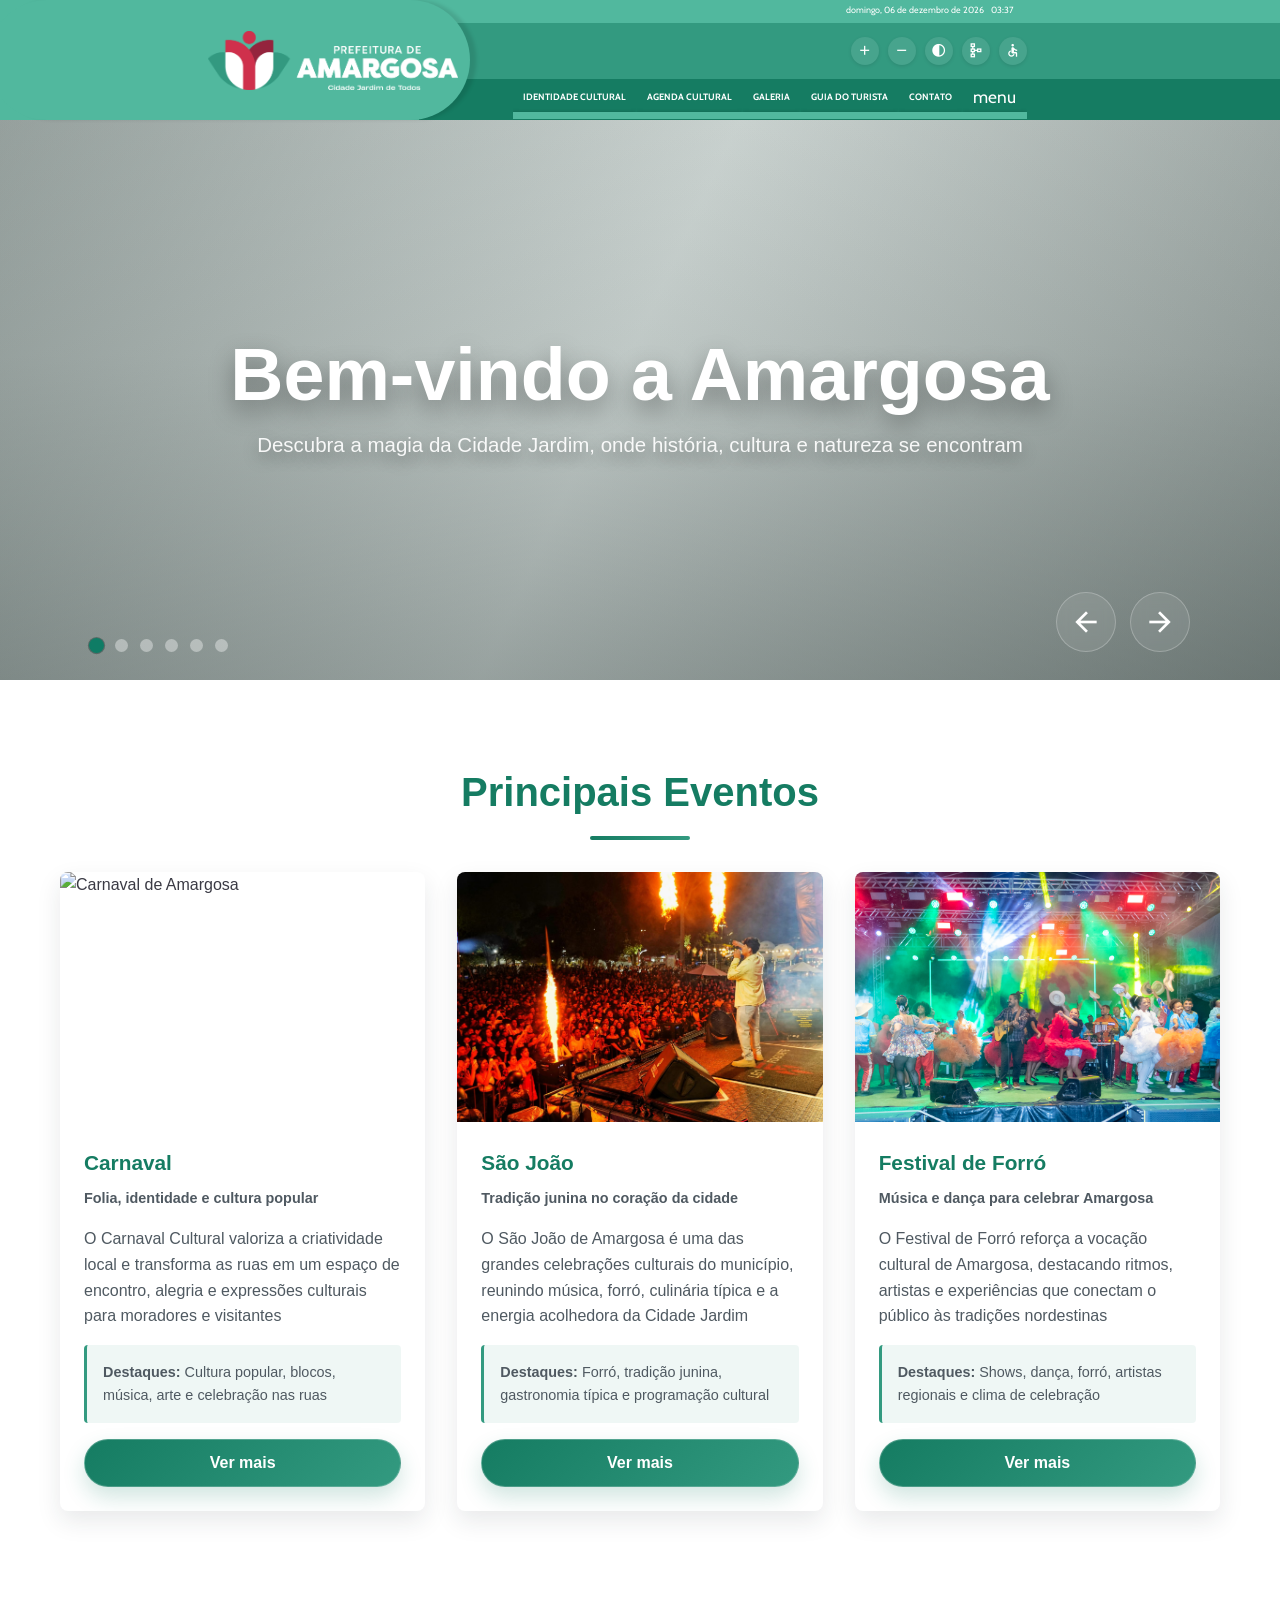
==== index.html @ 5ae457d5 "Sync from Amargosaturismo@b9f7515" ====
﻿<!DOCTYPE html>
<html lang="pt-BR">
<head>
    <meta charset="UTF-8">
    <meta name="viewport" content="width=device-width, initial-scale=1.0">
    <title>Turismo em Amargosa - Portal da Prefeitura</title>
    <link rel="preconnect" href="https://fonts.googleapis.com">
    <link rel="preconnect" href="https://fonts.gstatic.com" crossorigin>
    <link href="https://fonts.googleapis.com/css2?family=Cabin:wght@400;500;600;700&family=Material+Symbols+Outlined:opsz,wght,FILL,GRAD@20..48,100..700,0..1,-50..200" rel="stylesheet">
    <link rel="stylesheet" href="styles.css?v=20260414-1030">
</head>
<body>
    <nav class="cabecalho" aria-label="Cabeçalho principal">
        <div class="cabecalho-logo-box">
            <a href="https://www.amargosa.ba.gov.br/" target="_blank" rel="noreferrer" aria-label="Prefeitura de Amargosa">
                <div class="cabecalho-logo"></div>
            </a>
        </div>

        <div class="cabecalho-dir">
            <div class="topo">
                <div class="topo-txt">
                    <span class="data">--</span>
                    <span class="hora">--:--</span>
                </div>
            </div>

            <div class="acessibilidade">
                <div class="acessibilidade-itens">
                    <button class="acessibilidade-btn accessibilidade_reset" type="button" data-action="reset-font" title="Reiniciar tamanho do texto">
                        <span class="material-symbols-outlined">restart_alt</span>
                    </button>
                    <button class="acessibilidade-btn" type="button" data-action="increase-font" title="Aumentar tamanho do texto">
                        <span class="material-symbols-outlined">add</span>
                    </button>
                    <button class="acessibilidade-btn" type="button" data-action="decrease-font" title="Diminuir tamanho do texto">
                        <span class="material-symbols-outlined">remove</span>
                    </button>
                    <button class="acessibilidade-btn" type="button" data-action="dark-mode" title="Modo escuro">
                        <span class="material-symbols-outlined">contrast</span>
                    </button>
                    <a class="acessibilidade-btn" href="https://www.amargosa.ba.gov.br/mapa" target="_blank" rel="noreferrer" title="Mapa do portal">
                        <span class="material-symbols-outlined">schema</span>
                    </a>
                    <a class="acessibilidade-btn" href="https://www.amargosa.ba.gov.br/acessibilidade" target="_blank" rel="noreferrer" title="Página de acessibilidade">
                        <span class="material-symbols-outlined">accessible</span>
                    </a>

                </div>
            </div>

            <div class="menu">
                <div class="menu-btns-campo">
                    <div class="menu-sub-campo hamburger">
                        <button class="menu-btn" type="button" aria-label="Abrir menu de turismo" aria-expanded="false" aria-controls="submenu-turismo">
                            <span class="menu-btn-nome material-symbols-outlined menu_item_principal">menu</span>
                            <span class="menu-btn-base"></span>
                        </button>

                        <div class="submenu_horizontal submenu_horizontal--simple" id="submenu-turismo">
                            <div class="submenu_horizontal_col_dir">
                                <div class="submenu_horizontal_links_card">
                                    <div class="submenu_horizontal-btn"><a href="./carnaval-cultural/" target="_blank" rel="noopener noreferrer"><span>Carnaval Cultural</span></a></div>
                                    <div class="submenu_horizontal-btn"><a href="https://saojoaoemamargosa.com.br/" target="_blank" rel="noopener noreferrer"><span>S&atilde;o Jo&atilde;o</span></a></div>
                                    <div class="submenu_horizontal-btn"><a href="./festival-de-forro/" target="_blank" rel="noopener noreferrer"><span>Festival de Forr&oacute;</span></a></div>
                                    <div class="submenu_horizontal-btn"><a href="./guia-do-turista.html" data-guide-modal-trigger aria-haspopup="dialog" aria-controls="guia-modal"><span>Guia do Turista</span></a></div>
                                    <div class="submenu_horizontal-btn"><a href="#identidade-cultural-titulo"><span>Identidade Cultural</span></a></div>
                                    <div class="submenu_horizontal-btn"><a href="#agenda-cultural-titulo"><span>Agenda Cultural</span></a></div>
                                    <div class="submenu_horizontal-btn"><a href="#galeria-titulo"><span>Galeria</span></a></div>
                                    <div class="submenu_horizontal-btn"><a href="https://api.whatsapp.com/send/?phone=557535127811&text=Ol%C3%A1%2C+preciso+de+ajuda&type=phone_number&app_absent=0" target="_blank" rel="noopener noreferrer"><span>Contato</span></a></div>
                                </div>
                            </div>
                        </div>
                    </div>

                    <div class="menu-sub-campo menu-sub-campo--link">
                        <button class="menu-btn" type="button" data-target="#identidade-cultural-titulo">
                            <span class="menu-btn-nome">Identidade Cultural</span>
                            <span class="menu-btn-base"></span>
                        </button>
                        <div class="submenu">
                            <div class="submenu-box">
                                <div class="submenu-btn"><a href="https://pncp.gov.br/app/atas?q=986249&status=todos&pagina=1" target="_blank" rel="noreferrer"><span>Atas</span></a></div>
                                <div class="submenu-btn"><a href="https://www.amargosa.ba.gov.br/chamadas-publicas" target="_blank" rel="noreferrer"><span>Chamadas Públicas</span></a></div>
                                <div class="submenu-btn"><a href="https://pncp.gov.br/app/contratos?q=prefeitura%20municipal%20de%20amargosa&pagina=1" target="_blank" rel="noreferrer"><span>Contratos</span></a></div>
                                <div class="submenu-btn"><a href="https://pncp.gov.br/app/editais?q=prefeitura%20municipal%20de%20amargosa&status=todos&pagina=1" target="_blank" rel="noreferrer"><span>Licitações</span></a></div>
                            </div>
                        </div>
                    </div>

                    <div class="menu-sub-campo menu-sub-campo--link">
                        <button class="menu-btn" type="button" data-target="#agenda-cultural-titulo">
                            <span class="menu-btn-nome">Agenda Cultural</span>
                            <span class="menu-btn-base"></span>
                        </button>
                        <div class="submenu">
                            <div class="submenu-box submenu-box--wide">
                                <div class="submenu-btn"><a href="https://amargosa.ba.gov.br/administracao&secretaria=prefeito" target="_blank" rel="noreferrer"><span>01 - Prefeito</span></a></div>
                                <div class="submenu-btn"><a href="https://amargosa.ba.gov.br/administracao&secretaria=gabinete-do-prefeito" target="_blank" rel="noreferrer"><span>02 - Gabinete do Prefeito</span></a></div>
                                <div class="submenu-btn"><a href="https://amargosa.ba.gov.br/administracao&secretaria=vice-prefeito" target="_blank" rel="noreferrer"><span>03 - Vice-Prefeito</span></a></div>
                                <div class="submenu-btn"><a href="https://amargosa.ba.gov.br/administracao&secretaria=viceprefeito" target="_blank" rel="noreferrer"><span>04 - Gabinete Vice-Prefeito</span></a></div>
                                <div class="submenu-btn"><a href="https://amargosa.ba.gov.br/secretarias&secretaria=cgm" target="_blank" rel="noreferrer"><span>05 - Controladoria Geral do Município - CGM</span></a></div>
                                <div class="submenu-btn"><a href="https://amargosa.ba.gov.br/secretarias&secretaria=pjm" target="_blank" rel="noreferrer"><span>06 - Procuradoria Jurídica do Município - PJM</span></a></div>
                                <div class="submenu-btn"><a href="https://amargosa.ba.gov.br/secretarias&secretaria=assessoria-de-comunicacao" target="_blank" rel="noreferrer"><span>07 - Assessoria de Comunicação - ASCOM</span></a></div>
                                <div class="submenu-btn"><a href="https://www.amargosa.ba.gov.br/secretarias&secretaria=casa-civil" target="_blank" rel="noreferrer"><span>08 - Secretaria Municipal da Casa Civil - SECAC</span></a></div>
                                <div class="submenu-btn"><a href="https://www.amargosa.ba.gov.br/secretarias&secretaria=desenvolvimento-institucional" target="_blank" rel="noreferrer"><span>09 - Secretaria Municipal de Administração, Finanças e Desenvolvimento Institucional - SEAFI</span></a></div>
                                <div class="submenu-btn"><a href="https://www.amargosa.ba.gov.br/secretarias&secretaria=obras-planejamento" target="_blank" rel="noreferrer"><span>10 - Secretaria Municipal de Serviços Públicos, Obras e Planejamento da Cidade - SEMOP</span></a></div>
                                <div class="submenu-btn"><a href="https://www.amargosa.ba.gov.br/secretarias&secretaria=secretaria-de-educacao" target="_blank" rel="noreferrer"><span>11 - Secretaria Municipal de Educação - SEMED</span></a></div>
                                <div class="submenu-btn"><a href="https://www.amargosa.ba.gov.br/secretarias&secretaria=secretaria-de-saude" target="_blank" rel="noreferrer"><span>12 - Secretaria Municipal de Saúde - SESAU</span></a></div>
                                <div class="submenu-btn"><a href="https://www.amargosa.ba.gov.br/secretarias&secretaria=agricultura-meioambiente" target="_blank" rel="noreferrer"><span>13 - Secretaria Municipal de Agricultura e Meio Ambiente - SEAMA</span></a></div>
                                <div class="submenu-btn"><a href="https://www.amargosa.ba.gov.br/secretarias&secretaria=secretaria-de-assistencia-social" target="_blank" rel="noreferrer"><span>14 - Secretaria Municipal de Assistência e Desenvolvimento Social - SADS</span></a></div>
                            </div>
                        </div>
                    </div>

                    <div class="menu-sub-campo menu-sub-campo--dropdown">
                        <button class="menu-btn" type="button" data-target="#galeria-titulo">
                            <span class="menu-btn-nome">Galeria</span>
                            <span class="menu-btn-base"></span>
                        </button>
                        <div class="submenu" id="submenu-galeria">
                            <div class="submenu-box">
                                <div class="submenu-btn"><a href="#" data-gallery-key="carnaval-cultural"><span>Carnaval Cultural</span></a></div>
                                <div class="submenu-btn"><a href="#" data-gallery-key="sao-joao"><span>S&atilde;o Jo&atilde;o</span></a></div>
                                <div class="submenu-btn"><a href="#" data-gallery-key="festival-de-forro"><span>Festival de Forró</span></a></div>
                            </div>
                        </div>
                    </div>

                    <div class="menu-sub-campo menu-sub-campo--guide">
                        <button class="menu-btn" type="button" data-url="./guia-do-turista.html" data-guide-modal-trigger aria-haspopup="dialog" aria-controls="guia-modal">
                            <span class="menu-btn-nome">Guia do Turista</span>
                            <span class="menu-btn-base"></span>
                        </button>
                    </div>

                    <div class="menu-sub-campo menu-sub-campo--dropdown">
                        <button class="menu-btn" type="button" aria-haspopup="true">
                            <span class="menu-btn-nome">Contato</span>
                            <span class="menu-btn-base"></span>
                        </button>
                        <div class="submenu" id="submenu-contato">
                            <div class="submenu-box">
                                <div class="submenu-btn"><a href="https://api.whatsapp.com/send/?phone=557535127811&text=Ol%C3%A1%2C+preciso+de+ajuda&type=phone_number&app_absent=0"><span>Amanda</span></a></div>
                                <div class="submenu-btn"><a href="https://gustavodevgti.github.io/Amargosaturismo/formulario/" target="_blank" rel="noopener noreferrer"><span>Cadastre seu estabelecimento</span></a></div>
                            </div>
                        </div>
                    </div>
                </div>
            </div>
        </div>
    </nav>

    <div class="menu-mobile">
        <button class="menu-mobile-hamburger" type="button" aria-expanded="false" aria-controls="menu-mobile-links">
            <span class="menu-mobile-hamburger-01"></span>
            <span class="menu-mobile-hamburger-02"></span>
            <span class="menu-mobile-hamburger-03"></span>
        </button>
        <div class="menu-mobile-esquerda">
            <a href="https://www.amargosa.ba.gov.br/" target="_blank" rel="noreferrer" aria-label="Prefeitura de Amargosa">
                <div class="menu-mobile-logo"></div>
            </a>
        </div>
    </div>

    <div class="menu-mobile-links" id="menu-mobile-links">
        <div class="menu-mobile-links-box">
            <details class="menu-mobile-links-pai">
                <summary>A Nossa Cidade</summary>
                <a href="https://www.amargosa.ba.gov.br/dados-gerais" target="_blank" rel="noreferrer"><div class="menu-mobile-links-btn">Dados Gerais</div></a>
                <a href="https://www.amargosa.ba.gov.br/hino" target="_blank" rel="noreferrer"><div class="menu-mobile-links-btn">Hino</div></a>
                <a href="https://www.amargosa.ba.gov.br/historia" target="_blank" rel="noreferrer"><div class="menu-mobile-links-btn">História</div></a>
                <a href="https://www.amargosa.ba.gov.br/localizacao" target="_blank" rel="noreferrer"><div class="menu-mobile-links-btn">Localização</div></a>
                <a href="https://www.amargosa.ba.gov.br/simbolos" target="_blank" rel="noreferrer"><div class="menu-mobile-links-btn">Símbolos</div></a>
            </details>

            <details class="menu-mobile-links-pai">
                <summary>Diário Oficial</summary>
                <a href="https://pmamargosaba.imprensaoficial.org/ultimas-publicacoes/" target="_blank" rel="noreferrer"><div class="menu-mobile-links-btn">Calendário de publicações</div></a>
                <a href="https://pmamargosaba.imprensaoficial.org/ultimas-publicacoes/" target="_blank" rel="noreferrer"><div class="menu-mobile-links-btn">Últimas matérias publicadas</div></a>
                <a href="https://pmamargosaba.imprensaoficial.org/ultimos-diarios/" target="_blank" rel="noreferrer"><div class="menu-mobile-links-btn">Últimos diários</div></a>
            </details>

            <details class="menu-mobile-links-pai">
                <summary>Editais</summary>
                <a href="https://pncp.gov.br/app/atas?q=986249&status=todos&pagina=1" target="_blank" rel="noreferrer"><div class="menu-mobile-links-btn">Atas</div></a>
                <a href="https://www.amargosa.ba.gov.br/chamadas-publicas" target="_blank" rel="noreferrer"><div class="menu-mobile-links-btn">Chamadas Públicas</div></a>
                <a href="https://pncp.gov.br/app/contratos?q=prefeitura%20municipal%20de%20amargosa&pagina=1" target="_blank" rel="noreferrer"><div class="menu-mobile-links-btn">Contratos</div></a>
                <a href="https://pncp.gov.br/app/editais?q=prefeitura%20municipal%20de%20amargosa&status=todos&pagina=1" target="_blank" rel="noreferrer"><div class="menu-mobile-links-btn">Licitações</div></a>
            </details>

            <details class="menu-mobile-links-pai">
                <summary>Institucional</summary>
                <a href="https://amargosa.ba.gov.br/administracao&secretaria=prefeito" target="_blank" rel="noreferrer"><div class="menu-mobile-links-btn">01 - Prefeito</div></a>
                <a href="https://amargosa.ba.gov.br/administracao&secretaria=gabinete-do-prefeito" target="_blank" rel="noreferrer"><div class="menu-mobile-links-btn">02 - Gabinete do Prefeito</div></a>
                <a href="https://amargosa.ba.gov.br/administracao&secretaria=vice-prefeito" target="_blank" rel="noreferrer"><div class="menu-mobile-links-btn">03 - Vice-Prefeito</div></a>
                <a href="https://amargosa.ba.gov.br/administracao&secretaria=viceprefeito" target="_blank" rel="noreferrer"><div class="menu-mobile-links-btn">04 - Gabinete Vice-Prefeito</div></a>
                <a href="https://amargosa.ba.gov.br/secretarias&secretaria=cgm" target="_blank" rel="noreferrer"><div class="menu-mobile-links-btn">05 - Controladoria Geral do Município - CGM</div></a>
                <a href="https://amargosa.ba.gov.br/secretarias&secretaria=pjm" target="_blank" rel="noreferrer"><div class="menu-mobile-links-btn">06 - Procuradoria Jurídica do Município - PJM</div></a>
                <a href="https://amargosa.ba.gov.br/secretarias&secretaria=assessoria-de-comunicacao" target="_blank" rel="noreferrer"><div class="menu-mobile-links-btn">07 - Assessoria de Comunicação - ASCOM</div></a>
                <a href="https://www.amargosa.ba.gov.br/secretarias&secretaria=casa-civil" target="_blank" rel="noreferrer"><div class="menu-mobile-links-btn">08 - Secretaria Municipal da Casa Civil - SECAC</div></a>
                <a href="https://www.amargosa.ba.gov.br/secretarias&secretaria=desenvolvimento-institucional" target="_blank" rel="noreferrer"><div class="menu-mobile-links-btn">09 - Secretaria Municipal de Administração, Finanças e Desenvolvimento Institucional - SEAFI</div></a>
                <a href="https://www.amargosa.ba.gov.br/secretarias&secretaria=obras-planejamento" target="_blank" rel="noreferrer"><div class="menu-mobile-links-btn">10 - Secretaria Municipal de Serviços Públicos, Obras e Planejamento da Cidade - SEMOP</div></a>
                <a href="https://www.amargosa.ba.gov.br/secretarias&secretaria=secretaria-de-educacao" target="_blank" rel="noreferrer"><div class="menu-mobile-links-btn">11 - Secretaria Municipal de Educação - SEMED</div></a>
                <a href="https://www.amargosa.ba.gov.br/secretarias&secretaria=secretaria-de-saude" target="_blank" rel="noreferrer"><div class="menu-mobile-links-btn">12 - Secretaria Municipal de Saúde - SESAU</div></a>
                <a href="https://www.amargosa.ba.gov.br/secretarias&secretaria=agricultura-meioambiente" target="_blank" rel="noreferrer"><div class="menu-mobile-links-btn">13 - Secretaria Municipal de Agricultura e Meio Ambiente - SEAMA</div></a>
                <a href="https://www.amargosa.ba.gov.br/secretarias&secretaria=secretaria-de-assistencia-social" target="_blank" rel="noreferrer"><div class="menu-mobile-links-btn">14 - Secretaria Municipal de Assistência e Desenvolvimento Social - SADS</div></a>
            </details>

            <details class="menu-mobile-links-pai">
                <summary>Menu</summary>
                <a href="https://gustavodevgti.github.io/Amargosaturismo/formulario/"><div class="menu-mobile-links-btn">Contato</div></a>
                <a href="https://www.amargosa.ba.gov.br/downloads" target="_blank" rel="noreferrer"><div class="menu-mobile-links-btn">Galeria de Arquivos</div></a>
                <a href="https://www.amargosa.ba.gov.br/galerias" target="_blank" rel="noreferrer"><div class="menu-mobile-links-btn">Galeria de Fotos</div></a>
                <a href="https://www.amargosa.ba.gov.br/galeria-de-videos" target="_blank" rel="noreferrer"><div class="menu-mobile-links-btn">Galeria de Vídeos</div></a>
                <a href="https://leismunicipais.com.br/prefeitura/ba/amargosa" target="_blank" rel="noreferrer"><div class="menu-mobile-links-btn">Leis Municipais</div></a>
                <a href="https://www.amargosa.ba.gov.br/links-uteis" target="_blank" rel="noreferrer"><div class="menu-mobile-links-btn">Links úteis</div></a>
                <a href="https://www.amargosa.ba.gov.br/news" target="_blank" rel="noreferrer"><div class="menu-mobile-links-btn">Notícias</div></a>
                <a href="https://www.amargosa.ba.gov.br/telefones-uteis-amargosa" target="_blank" rel="noreferrer"><div class="menu-mobile-links-btn">Telefones Úteis</div></a>
                <a href="https://amargosa.saatri.com.br/Inicio" target="_blank" rel="noreferrer"><div class="menu-mobile-links-btn">Tributos</div></a>
            </details>

            <details class="menu-mobile-links-pai">
                <summary>Transparência</summary>
                <a href="https://www.amargosa.ba.gov.br/metas-e-indicadores" target="_blank" rel="noreferrer"><div class="menu-mobile-links-btn">Metas e Indicadores</div></a>
                <a href="https://www.amargosa.ba.gov.br/ouvidoria" target="_blank" rel="noreferrer"><div class="menu-mobile-links-btn">Ouvidoria</div></a>
                <a href="https://www.amargosa.ba.gov.br/portal-da-transparencia" target="_blank" rel="noreferrer"><div class="menu-mobile-links-btn">Portal da Transparência</div></a>
            </details>
        </div>
    </div>

    <!-- Hero Section -->
    <section class="hero hero-carousel" aria-label="Destaques principais do turismo em Amargosa">
        <div class="hero-slide hero-slide--welcome is-active" data-hero-slide aria-hidden="false">
            <div class="hero-slide__content">
                <span class="hero-slide__eyebrow">Portal de Turismo</span>
                <h1 class="hero-slide__title">Bem-vindo a Amargosa</h1>
                <p class="hero-slide__text">Descubra a magia da Cidade Jardim, onde hist&oacute;ria, cultura e natureza se encontram</p>
                <span class="hero-slide__action">Ver mais</span>
            <p>Descubra a magia da Cidade Jardim, onde história, cultura e natureza se encontram</p>
        </div>
        </div>

            <a class="hero-slide hero-slide--guide" href="./guia-do-turista.html" data-hero-slide data-guide-modal-trigger aria-haspopup="dialog" aria-controls="guia-modal" aria-hidden="true" tabindex="-1">
            <div class="hero-slide__content">
                <span class="hero-slide__eyebrow">Guia da cidade</span>
                <h2 class="hero-slide__title">Guia</h2>
                <p class="hero-slide__text">Abra o guia tur&iacute;stico e encontre roteiros, servi&ccedil;os e pontos de interesse em Amargosa</p>
                <span class="hero-slide__action">Ver mais</span>
            </div>
        </a>

        <a class="hero-slide hero-slide--events" href="#eventos" data-hero-slide aria-hidden="true" tabindex="-1">
            <div class="hero-slide__content">
                <span class="hero-slide__eyebrow">Eventos em destaque</span>
                <h2 class="hero-slide__title">Principais Eventos</h2>
                <p class="hero-slide__text">Conhe&ccedil;a o S&atilde;o Jo&atilde;o, o Carnaval e o Festival de Forr&oacute;, celebra&ccedil;&otilde;es que movimentam Amargosa</p>
                <span class="hero-slide__action">Ver mais</span>
            </div>
        </a>

        <a class="hero-slide hero-slide--calendar" href="#calendario" data-hero-slide aria-hidden="true" tabindex="-1">
            <div class="hero-slide__content">
                <span class="hero-slide__eyebrow">Agenda em destaque</span>
                <h2 class="hero-slide__title">Agenda Cultural</h2>
                <p class="hero-slide__text">Veja a programa&ccedil;&atilde;o cultural e acompanhe o que acontece em Amargosa durante o ano</p>
                <span class="hero-slide__action">Ver mais</span>
            </div>
        </a>

        <a class="hero-slide hero-slide--attractions" href="#pontos" data-hero-slide aria-hidden="true" tabindex="-1">
            <div class="hero-slide__content">
                <span class="hero-slide__eyebrow">Explore a cidade</span>
                <h2 class="hero-slide__title">Identidade Cultural</h2>
                <p class="hero-slide__text">Conhe&ccedil;a a hist&oacute;ria, a identidade cultural e os lugares marcantes da cidade</p>
                <span class="hero-slide__action">Ver mais</span>
            </div>
        </a>

        <a class="hero-slide hero-slide--gallery" href="#galeria" data-hero-slide data-gallery-hub aria-label="Abrir galeria de fotos" aria-hidden="true" tabindex="-1">
            <div class="hero-slide__content">
                <span class="hero-slide__eyebrow">Mem&oacute;rias visuais</span>
                <h2 class="hero-slide__title">Galeria</h2>
                <p class="hero-slide__text">Passe pelas cole&ccedil;&otilde;es de fotos e encontre registros das festas e paisagens de Amargosa</p>
                <span class="hero-slide__action">Ver mais</span>
            </div>
        </a>

        <div class="hero-carousel__pagination" aria-label="Selecionar destaque">
            <button class="hero-carousel__dot is-active" type="button" data-hero-dot="0" aria-label="Mostrar destaque Bem-vindo a Amargosa" aria-pressed="true"></button>
            <button class="hero-carousel__dot" type="button" data-hero-dot="1" aria-label="Mostrar destaque Guia" aria-pressed="false"></button>
            <button class="hero-carousel__dot" type="button" data-hero-dot="2" aria-label="Mostrar destaque Principais Eventos" aria-pressed="false"></button>
            <button class="hero-carousel__dot" type="button" data-hero-dot="3" aria-label="Mostrar destaque Agenda Cultural" aria-pressed="false"></button>
            <button class="hero-carousel__dot" type="button" data-hero-dot="4" aria-label="Mostrar destaque Identidade Cultural" aria-pressed="false"></button>
            <button class="hero-carousel__dot" type="button" data-hero-dot="5" aria-label="Mostrar destaque Galeria" aria-pressed="false"></button>
        </div>

        <div class="hero-carousel__controls" aria-label="Navegação do carrossel principal">
            <button class="hero-carousel__control hero-carousel__control--prev" type="button" data-hero-control="prev" aria-label="Mostrar destaque anterior">
                <span class="material-symbols-outlined" aria-hidden="true">arrow_back</span>
            </button>
            <button class="hero-carousel__control hero-carousel__control--next" type="button" data-hero-control="next" aria-label="Mostrar próximo destaque">
                <span class="material-symbols-outlined" aria-hidden="true">arrow_forward</span>
            </button>
        </div>
    </section>

    <!-- Seção Principais Eventos -->
    <section id="eventos" class="attractions featured-events">
        <div class="container">
            <h2>Principais Eventos</h2>

            <div class="attractions-grid">
                <div class="attraction-card attraction-card--link attraction-card--event-modal attraction-card--carnaval-cultural" data-carnaval-cultural-modal-trigger tabindex="0" role="button" aria-haspopup="dialog" aria-controls="carnaval-cultural-modal" aria-label="Abrir especial do Carnaval Cultural de Amargosa">
                    <img src="public/images/carnaval-cultural-2026-cover.png" alt="Carnaval de Amargosa" loading="lazy" decoding="async">
                    <div class="card-content">
                        <h3>Carnaval</h3>
                        <p class="subtitle-card">Folia, identidade e cultura popular</p>
                        <p>
                            O Carnaval Cultural valoriza a criatividade local e transforma as ruas em um espa&ccedil;o
                            de encontro, alegria e express&otilde;es culturais para moradores e visitantes
                        </p>
                        <p class="highlights">
                            <strong>Destaques:</strong> Cultura popular, blocos, m&uacute;sica, arte e celebra&ccedil;&atilde;o nas ruas
                        </p>
                        <button class="gallery-name-card gallery-name-card--button event-gallery-button" type="button" data-event-modal-open="carnaval-cultural" aria-label="Abrir especial do Carnaval Cultural">
                            <span class="event-gallery-button__text">Ver mais</span>
                        </button>
                    </div>
                </div>

                <div class="attraction-card attraction-card--link attraction-card--event-modal attraction-card--sao-joao" data-sao-joao-modal-trigger tabindex="0" role="button" aria-haspopup="dialog" aria-controls="sao-joao-modal" aria-label="Abrir especial do S&atilde;o Jo&atilde;o de Amargosa">
                    <img src="public/images/sao-joao-principais-eventos-2026.jpeg" alt="Show no S&atilde;o Jo&atilde;o de Amargosa" loading="lazy" decoding="async">
                    <div class="card-content">
                        <h3>S&atilde;o Jo&atilde;o</h3>
                        <p class="subtitle-card">Tradi&ccedil;&atilde;o junina no cora&ccedil;&atilde;o da cidade</p>
                        <p>
                            O S&atilde;o Jo&atilde;o de Amargosa &eacute; uma das grandes celebra&ccedil;&otilde;es culturais do munic&iacute;pio,
                            reunindo m&uacute;sica, forr&oacute;, culin&aacute;ria t&iacute;pica e a energia acolhedora da Cidade Jardim
                        </p>
                        <p class="highlights">
                            <strong>Destaques:</strong> Forr&oacute;, tradi&ccedil;&atilde;o junina, gastronomia t&iacute;pica e programa&ccedil;&atilde;o cultural
                        </p>
                        <button class="gallery-name-card gallery-name-card--button event-gallery-button" type="button" data-event-modal-open="sao-joao" aria-label="Abrir especial do S&atilde;o Jo&atilde;o">
                            <span class="event-gallery-button__text">Ver mais</span>
                        </button>
                    </div>
                </div>

                <div class="attraction-card attraction-card--link attraction-card--event-modal attraction-card--festival-forro" data-festival-forro-modal-trigger tabindex="0" role="button" aria-haspopup="dialog" aria-controls="festival-forro-modal" aria-label="Abrir especial do Festival de Forr&oacute; de Amargosa">
                    <img src="public/images/festival-forro/palco.jpg" alt="Apresenta&ccedil;&atilde;o no Festival de Forr&oacute; de Amargosa" loading="lazy" decoding="async">
                    <div class="card-content">
                        <h3>Festival de Forr&oacute;</h3>
                        <p class="subtitle-card">M&uacute;sica e dan&ccedil;a para celebrar Amargosa</p>
                        <p>
                            O Festival de Forr&oacute; refor&ccedil;a a voca&ccedil;&atilde;o cultural de Amargosa, destacando ritmos,
                            artistas e experi&ecirc;ncias que conectam o p&uacute;blico &agrave;s tradi&ccedil;&otilde;es nordestinas
                        </p>
                        <p class="highlights">
                            <strong>Destaques:</strong> Shows, dan&ccedil;a, forr&oacute;, artistas regionais e clima de celebra&ccedil;&atilde;o
                        </p>
                        <button class="gallery-name-card gallery-name-card--button event-gallery-button" type="button" data-event-modal-open="festival-de-forro" aria-label="Abrir especial do Festival de Forr&oacute;">
                            <span class="event-gallery-button__text">Ver mais</span>
                        </button>
                    </div>
                </div>
            </div>
        </div>
    </section>

    <!-- Seção Informações Práticas -->
    <section class="practical-info" id="planeje-visita">
        <div class="container" id="mapa-experiencias">
            <h2>Informações Práticas</h2>

            <div class="info-grid">
                <div class="attraction-card info-card info-card--practical">
                    <img class="info-card__image" src="public/images/practical-info/como-chegar-ba-026.jpeg" alt="Trecho da BA-026 com acesso rodoviário para Amargosa" loading="lazy" decoding="async">
                    <div class="card-content">
                        <h3>Como Chegar</h3>
                        <p class="subtitle-card">Acesso rodoviário e opções de viagem</p>
                        <p>
                            Partindo de Salvador, Amargosa fica a cerca de 241 km, com viagem média de 3 horas: o caminho mais comum segue pela BR-324,
                            acessa a BR-101 e depois a BA-046 até a cidade. Outra rota é ir pela BR-324 até Feira de Santana, descer pela BR-116 Sul até
                            Milagres e então entrar na BA-046 por cerca de 50 km, totalizando aproximadamente 260 km. Também há opções de ônibus e agências de turismo.
                        </p>
                    <a class="gallery-name-card gallery-name-card--button event-gallery-button info-card__action" href="./guia-do-turista.html?route=amargosa#mapa" data-guide-modal-trigger aria-haspopup="dialog" aria-controls="guia-modal">Ver mais</a>
                    </div>
                </div>

                <div class="attraction-card info-card info-card--practical">
                    <img class="info-card__image" src="public/images/practical-info/hospedagem-area-externa.jpeg" alt="Área externa de hospedagem com jardins e estrutura de descanso" loading="lazy" decoding="async">
                    <div class="card-content">
                        <h3>Hospedagem</h3>
                        <p class="subtitle-card">Conforto, clima agradável e acolhimento</p>
                        <p>
                            Amargosa oferece boas opções de hospedagem, entre hotéis, pousadas e espaços com clima tranquilo para descanso. O tempo agradável da cidade
                            e o jeito acolhedor e caloroso do povo amargosense tornam a estadia ainda mais especial, principalmente em períodos de maior movimento como o São João.
                        </p>
                    <a class="gallery-name-card gallery-name-card--button event-gallery-button info-card__action" href="./guia-do-turista.html?filter=hotel#pontos" data-guide-modal-trigger aria-haspopup="dialog" aria-controls="guia-modal">Ver mais</a>
                    </div>
                </div>

                <div class="attraction-card info-card info-card--practical">
                    <img class="info-card__image" src="public/images/practical-info/gastronomia-prato.jpeg" alt="Prato típico da culinária local em Amargosa" loading="lazy" decoding="async">
                    <div class="card-content">
                        <h3>Gastronomia</h3>
                        <p class="subtitle-card">Licores locais e sabores da nossa terra</p>
                        <p>
                            A gastronomia local reúne os sabores da nossa terra: licores artesanais, pratos com banana, derivados de cachaça, laticínios e a tradicional carne de sol,
                            com receitas que valorizam a identidade de Amargosa e a cultura regional.
                        </p>
                    <a class="gallery-name-card gallery-name-card--button event-gallery-button info-card__action" href="./guia-do-turista.html?filter=gastronomia#pontos" data-guide-modal-trigger aria-haspopup="dialog" aria-controls="guia-modal">Ver mais</a>
                    </div>
                </div>
            </div>
        </div>
    </section>

    <!-- Seção Identidade Cultural -->
        <section id="pontos" class="about tourism-points">
        <div class="container">
            <h2 id="identidade-cultural-titulo">Identidade Cultural</h2>

            <div class="about-content about-content--cultural">
                <div class="about-text">
                    <p>
                        Localizada a aproximadamente 242 km de Salvador, no cora&ccedil;&atilde;o do Vale do Jiquiri&ccedil;&aacute;,
                        Amargosa &eacute; um destino que encanta pela riqueza de seus atrativos tur&iacute;sticos e culturais,
                        profundamente ligados &agrave; sua hist&oacute;ria, tradi&ccedil;&atilde;o e manifesta&ccedil;&otilde;es populares.
                        Conhecida carinhosamente como &quot;Cidade Jardim&quot;, pela beleza de suas pra&ccedil;as e jardins bem
                        cuidados, a cidade combina o charme hist&oacute;rico com a vibra&ccedil;&atilde;o de uma comunidade viva,
                        acolhedora e marcada por forte identidade cultural.
                    </p>
                    <h3>Feira Livre</h3>
                    <p>
                        Um dos maiores destaques &eacute; a Feira Livre de Amargosa, considerada o cora&ccedil;&atilde;o da cidade.
                        Nela, moradores e visitantes encontram alimentos frescos, artesanato local e o cotidiano
                        acolhedor do povo amargosense. Nesse ambiente, a tradicional carne do sol, preparada de forma
                        artesanal, &eacute; um dos sabores mais apreciados da regi&atilde;o.
                    </p>
                    <h3>Festivais Culturais</h3>
                    <p>
                        No calend&aacute;rio festivo, o S&atilde;o Jo&atilde;o de Amargosa &eacute; um dos mais importantes do estado, com
                        decora&ccedil;&atilde;o tem&aacute;tica, shows e quadrilhas juninas que celebram a cultura nordestina.
                        O Carnaval de Amargosa tamb&eacute;m movimenta a cidade com m&uacute;sica, alegria e forte participa&ccedil;&atilde;o popular.
                    </p>
                    <p>
                        As manifesta&ccedil;&otilde;es culturais tradicionais s&atilde;o patrim&ocirc;nio de Amargosa: o samba de roda
                        mant&eacute;m viva a ancestralidade, a capoeira representa resist&ecirc;ncia e identidade, e os mestres
                        dos saberes preservam rezas, benzimentos e pr&aacute;ticas espirituais. Ternos de reis e cavalgadas
                        tradicionais tamb&eacute;m fortalecem esse mosaico cultural, revelando a identidade de um povo que
                        valoriza suas ra&iacute;zes e mant&eacute;m vivas suas tradi&ccedil;&otilde;es.
                    </p>
                    <h3>Manifesta&ccedil;&otilde;es Religiosas</h3>
                    <p>
                        A religiosidade ocupa papel central na vida cultural local e se expressa de forma diversa e
                        inclusiva. Destaca-se a Festa de Nossa Senhora do Bom Conselho, padroeira do munic&iacute;pio, al&eacute;m
                        da atua&ccedil;&atilde;o da Diocese de Amargosa, que re&uacute;ne 27 munic&iacute;pios baianos e refor&ccedil;a o papel
                        regional da cidade.
                    </p>
                    <p>
                        Tamb&eacute;m ganham for&ccedil;a as express&otilde;es de f&eacute; de matriz africana, como o Xir&ecirc; de Rua de
                        Amargosa, realizado em novembro, com cantos, dan&ccedil;as e rituais que valorizam a cultura
                        afro-brasileira. A diversidade religiosa se amplia com a Festa dos Evang&eacute;licos, no segundo
                        s&aacute;bado de setembro, reunindo igrejas e fi&eacute;is em louvor, m&uacute;sica gospel e mensagens de f&eacute;.
                    </p>
                </div>

                <div class="tourism-points__photo-stack tourism-points__photo-stack--merged" aria-label="Registros culturais de Amargosa">
                    <div class="tourism-points__photo-frame">
                        <img class="tourism-points__photo--placa" src="public/images/eu-amo-amargosa.jpg" alt="Placa Eu Amo Amargosa" loading="lazy" decoding="async">
                    </div>
                    <div class="tourism-points__photo-frame">
                        <img src="public/images/feira-livre.png" alt="Feira livre de Amargosa" loading="lazy" decoding="async">
                    </div>
                    <div class="tourism-points__photo-frame">
                        <img src="public/images/identidade-cultural-sao-joao-2018.jpg" alt="São João em Amargosa" loading="lazy" decoding="async">
                    </div>
                    <div class="tourism-points__photo-row tourism-points__photo-row--split" aria-label="Artesanato e quadrilha junina em Amargosa">
                        <div class="tourism-points__photo-frame">
                            <img src="public/images/identidade-artesanato-novo.jpg" alt="Artesanato em Amargosa" loading="lazy" decoding="async">
                        </div>
                        <div class="tourism-points__photo-frame">
                            <img src="public/images/identidade-quadrilha-junina.jpg" alt="Quadrilha junina em Amargosa" loading="lazy" decoding="async">
                        </div>
                    </div>
                </div>
            </div>

            <div class="about-subtopic about-subtopic--attractions">
                <h3 class="about-subtopic__title">Pontos tur&iacute;sticos</h3>

                <div class="attractions-grid tourism-points__grid">
                <div class="attraction-card attraction-card--link" id="praca-lourival-monte" data-url="./guia-do-turista.html" tabindex="0" role="link" aria-label="Abrir guia tur&iacute;stico de Amargosa">
                        <img src="public/images/hero-amargosa.jpeg" alt="Pra&ccedil;a Lourival Monte" loading="lazy" decoding="async">
                        <div class="card-content">
                            <h3>Pra&ccedil;a Lourival Monte</h3>
                            <p class="subtitle-card">O Cart&atilde;o-Postal de Amargosa</p>
                            <p data-summary-text="S&iacute;mbolo de Amargosa, a Pra&ccedil;a Lourival Monte re&uacute;ne paisagismo marcante, vida urbana e a Catedral do Bom Conselho em um dos cen&aacute;rios mais tradicionais da cidade">
                                A Pra&ccedil;a Lourival Monte, conhecida como &quot;Jardim&quot;, &eacute; um dos espa&ccedil;os
                                mais simb&oacute;licos de Amargosa, reunindo paisagismo marcante, vida urbana
                                e a presen&ccedil;a da Catedral de Nossa Senhora do Bom Conselho
                            </p>
                            <p class="highlights">
                                <strong>Destaques:</strong> Catedral com arquitetura barroca, esculturas de anjos,
                                jardins floridos, palmeiras imperiais
                            </p>
                        </div>
                    </div>

                <div class="attraction-card attraction-card--link" id="catedral-bom-conselho" data-url="./guia-do-turista.html" tabindex="0" role="link" aria-label="Abrir guia tur&iacute;stico de Amargosa">
                        <img src="public/images/catedral-de-amargosa.webp" alt="Catedral de Amargosa" loading="lazy" decoding="async">
                        <div class="card-content">
                            <h3>Catedral de Nossa Senhora do Bom Conselho</h3>
                            <p class="subtitle-card">Patrim&ocirc;nio Hist&oacute;rico e Arquitet&ocirc;nico</p>
                            <p data-summary-text="Patrim&ocirc;nio hist&oacute;rico de Amargosa, a Catedral do Bom Conselho preserva arquitetura barroca e mem&oacute;rias religiosas, art&iacute;sticas e culturais da cidade">
                                Localizada na Pra&ccedil;a Lourival Monte, a Catedral &eacute; um importante
                                patrim&ocirc;nio hist&oacute;rico de Amargosa, sua arquitetura barroca preserva
                                mem&oacute;rias religiosas, art&iacute;sticas e culturais da cidade
                            </p>
                            <p class="highlights">
                                <strong>Destaques:</strong> Arquitetura barroca, esculturas de anjos, altar ornamentado,
                                patrim&ocirc;nio hist&oacute;rico e cultural
                            </p>
                        </div>
                    </div>

                <div class="attraction-card attraction-card--link" id="praca-do-bosque" data-url="./guia-do-turista.html" tabindex="0" role="link" aria-label="Abrir guia tur&iacute;stico de Amargosa">
                        <img src="public/images/praca-do-bosque-antiga-estacao.jpg" alt="Pra&ccedil;a do Bosque" loading="lazy" decoding="async">
                        <div class="card-content">
                            <h3>Pra&ccedil;a do Bosque</h3>
                            <p class="subtitle-card">Espa&ccedil;o de conviv&ecirc;ncia e eventos</p>
                            <p data-summary-text="A Pra&ccedil;a do Bosque &eacute; um espa&ccedil;o amplo e acolhedor para encontros, passeios em fam&iacute;lia e atividades culturais, com ambiente agrad&aacute;vel para lazer e conviv&ecirc;ncia">
                                A Pra&ccedil;a do Bosque &eacute; um espa&ccedil;o amplo e acolhedor para encontros,
                                passeios em fam&iacute;lia e atividades culturais, sua estrutura recebe eventos e
                                oferece uma &aacute;rea agrad&aacute;vel para lazer e conviv&ecirc;ncia
                            </p>
                            <p class="highlights">
                                <strong>Destaques:</strong> Infraestrutura para eventos, &aacute;reas de conviv&ecirc;ncia,
                                lazer ao ar livre e passeio em fam&iacute;lia
                            </p>
                        </div>
                    </div>
                </div>

                <div class="attractions-cta">
                    <a class="btn attractions-cta__button" href="./guia-do-turista.html" data-guide-modal-trigger aria-haspopup="dialog" aria-controls="guia-modal">Ver mais</a>
                </div>
            </div>
        </div>
    </section>

    <!-- Secao Agenda Cultural -->
    <section id="calendario" class="calendar">
        <div class="container container--calendar-embed">
            <h2 id="agenda-cultural-titulo">Agenda Cultural</h2>

            <div class="calendar-embed-shell">
                <div class="calendar-embed-frame">
                    <iframe
                        class="calendar-embed-iframe"
                        data-src="./Amargosacalendario/?embed=1"
                        title="Agenda Cultural de Amargosa"
                        loading="lazy"
                        referrerpolicy="strict-origin-when-cross-origin"
                        allowfullscreen
                    ></iframe>
                </div>
                <a class="calendar-embed-arrow" href="./Amargosacalendario/" aria-label="Abrir calendário completo">
                    <span class="material-symbols-outlined" aria-hidden="true">arrow_forward</span>
                </a>
            </div>
        </div>
    </section>

    <!-- Seção Galeria -->
    <section id="galeria" class="gallery">
        <div class="container">
            <h2 id="galeria-titulo">Galeria de Fotos</h2>
            <div class="gallery-names" aria-label="Temas da galeria">
                <button class="gallery-name-card gallery-name-card--button" type="button" data-gallery-key="carnaval-cultural"><span class="gallery-name-card__title">Carnaval Cultural</span><span class="gallery-name-card__meta">Escolha o ano do Carnaval no modal</span></button>
                <button class="gallery-name-card gallery-name-card--button" type="button" data-gallery-key="sao-joao"><span class="gallery-name-card__title">S&atilde;o Jo&atilde;o</span><span class="gallery-name-card__meta">Escolha o ano do S&atilde;o Jo&atilde;o no modal</span></button>
                <button class="gallery-name-card gallery-name-card--button" type="button" data-gallery-key="festival-de-forro"><span class="gallery-name-card__title">Festival de Forr&oacute;</span><span class="gallery-name-card__meta">Escolha o ano do Festival no modal</span></button>
            </div>
            <p class="section-intro">Conheça a beleza de Amargosa através de nossas imagens</p>

            <p class="gallery-status-note">Ao abrir Carnaval Cultural, S&atilde;o Jo&atilde;o ou Festival de Forr&oacute;, o visitante escolhe primeiro o ano e depois navega pelas fotos daquele per&iacute;odo.</p>

            <div class="gallery-grid">
                <div class="gallery-item">
                    <img src="public/images/witgRPawk5Js.jpg" alt="Amargosa - Vista geral" loading="lazy" decoding="async">
                    <div class="gallery-overlay">
                        <p>Amargosa - A Cidade Jardim</p>
                    </div>
                </div>
                <div class="gallery-item">
                    <img src="public/images/vWIDhexeF1V9.jpg" alt="Praça Lourival Monte" loading="lazy" decoding="async">
                    <div class="gallery-overlay">
                        <p>Praça Lourival Monte</p>
                    </div>
                </div>
                <div class="gallery-item">
                    <img src="public/images/W8TfnWoEZhhV.jpg" alt="Praça do Bosque" loading="lazy" decoding="async">
                    <div class="gallery-overlay">
                        <p>Praça do Bosque</p>
                    </div>
                </div>
                <div class="gallery-item">
                    <img src="public/images/1wQIC7JVJHAg.jpg" alt="Catedral - Detalhe" loading="lazy" decoding="async">
                    <div class="gallery-overlay">
                        <p>Catedral de Nossa Senhora</p>
                    </div>
                </div>
                <div class="gallery-item">
                    <img src="public/images/ll2B4KApJOE9.jpg" alt="São João de Amargosa" loading="lazy" decoding="async">
                    <div class="gallery-overlay">
                        <p>São João - Festa Junina</p>
                    </div>
                </div>
                <div class="gallery-item">
                    <img src="public/images/mhIlnVvDGrCD.jpg" alt="Celebração Cultural" loading="lazy" decoding="async">
                    <div class="gallery-overlay">
                        <p>Celebração Cultural</p>
                    </div>
                </div>
                <div class="gallery-item">
                    <img src="public/images/6Q957UN92EK0.jpg" alt="Pontos Turísticos" loading="lazy" decoding="async">
                    <div class="gallery-overlay">
                        <p>Pontos Turísticos</p>
                    </div>
                </div>
                <div class="gallery-item">
                    <img src="public/images/tVaNKlldFSCB.jpg" alt="Jardins de Amargosa" loading="lazy" decoding="async">
                    <div class="gallery-overlay">
                        <p>Jardins Floridos</p>
                    </div>
                </div>
            </div>
        </div>
    </section>

    <div class="gallery-modal" id="gallery-modal" hidden>
        <div class="gallery-modal__backdrop" data-gallery-close></div>
        <div class="gallery-modal__dialog" role="dialog" aria-modal="true" aria-labelledby="gallery-modal-title">
            <button class="gallery-modal__close" type="button" data-gallery-close aria-label="Fechar galeria">
                <span class="material-symbols-outlined">close</span>
            </button>

            <div class="gallery-modal__header">
                <div class="gallery-modal__header-copy">
                    <h3 id="gallery-modal-title">Carnaval Cultural</h3>
                    <p class="gallery-modal__subtitle" id="gallery-modal-subtitle">Escolha o ano do Carnaval Cultural para abrir o &aacute;lbum correspondente.</p>
                </div>
                <div class="gallery-modal__meta" id="gallery-modal-meta"></div>
            </div>

            <div class="gallery-modal__status" id="gallery-modal-status" role="status" aria-live="polite"></div>
            <div class="gallery-modal__toolbar" id="gallery-modal-toolbar" hidden>
                <button class="gallery-modal__back" type="button" id="gallery-modal-back" hidden>Escolher outro ano</button>
                <div class="gallery-modal__pagination gallery-modal__pagination--mobile" id="gallery-modal-mobile-pagination" hidden>
                    <button class="gallery-modal__pagination-btn" type="button" id="gallery-modal-mobile-page-prev" aria-label="Voltar para a página anterior">
                        <span class="material-symbols-outlined">chevron_left</span>
                    </button>
                    <span class="gallery-modal__pagination-label" id="gallery-modal-mobile-page-label">P&aacute;gina 1 de 1</span>
                    <button class="gallery-modal__pagination-btn" type="button" id="gallery-modal-mobile-page-next" aria-label="Ir para a próxima página">
                        <span class="material-symbols-outlined">chevron_right</span>
                    </button>
                </div>
            </div>
            <div class="gallery-modal__collections" id="gallery-modal-collections" aria-live="polite"></div>

            <div class="gallery-modal__preview" id="gallery-modal-preview" hidden>
                <div class="gallery-modal__preview-frame">
                    <img id="gallery-modal-preview-image" src="" alt="">
                </div>

                <div class="gallery-modal__preview-footer">
                    <a class="gallery-modal__preview-download" id="gallery-modal-preview-download" href="#" download hidden>Download</a>
                    <p class="gallery-modal__preview-caption" id="gallery-modal-preview-caption"></p>
                    <button class="gallery-modal__preview-close" type="button" id="gallery-modal-preview-close">Fechar foto</button>
                </div>
            </div>

            <div class="gallery-modal__grid" id="gallery-modal-grid" aria-live="polite"></div>

            <div class="gallery-modal__pagination gallery-modal__pagination--desktop" id="gallery-modal-pagination" hidden>
                <button class="gallery-modal__pagination-btn" type="button" id="gallery-modal-page-prev" aria-label="Voltar para a página anterior">
                    <span class="material-symbols-outlined">chevron_left</span>
                </button>
                <span class="gallery-modal__pagination-label" id="gallery-modal-page-label">P&aacute;gina 1 de 1</span>
                <button class="gallery-modal__pagination-btn" type="button" id="gallery-modal-page-next" aria-label="Ir para a próxima página">
                    <span class="material-symbols-outlined">chevron_right</span>
                </button>
            </div>
        </div>
    </div>

    <div class="event-modal event-modal--carnaval-cultural" id="carnaval-cultural-modal" hidden>
        <div class="event-modal__backdrop" data-carnaval-cultural-modal-close></div>
        <div class="event-modal__dialog" role="dialog" aria-modal="true" aria-labelledby="carnaval-cultural-modal-title">
            <button class="event-modal__close" type="button" data-carnaval-cultural-modal-close aria-label="Fechar especial do Carnaval Cultural">
                <span class="material-symbols-outlined">close</span>
            </button>

            <div class="event-modal__content">
                <div class="event-modal__intro">
                    <h3 id="carnaval-cultural-modal-title">Carnaval Cultural</h3>
                    <p class="event-modal__lead">Folia popular, blocos tradicionais e fantasia tomam conta das ruas em uma festa aberta para todas as idades.</p>
                    <p class="event-modal__copy">Aqui, o visitante confere um resumo da festa e acessa a galeria tem&aacute;tica do portal principal.</p>

                    <div class="event-modal__actions">
                        <a class="event-modal__action" href="./carnaval-cultural/" target="_blank" rel="noopener noreferrer">Abrir p&aacute;gina completa</a>
                        <a class="event-modal__action event-modal__action--secondary" href="./?gallery=carnaval-cultural">Ir para a galeria</a>
                    </div>

                    <div class="event-modal__notice" role="note" aria-label="Aviso sobre festas da cidade">
                        <p class="event-modal__notice-title"><strong>Aviso</strong></p>
                        <p>Aviso sobre Programa&ccedil;&atilde;o das Festas</p>
                        <p>As festas de Amargosa est&atilde;o sujeitas a altera&ccedil;&otilde;es de programa&ccedil;&atilde;o, hor&aacute;rios, atra&ccedil;&otilde;es, locais e regras de acesso por decis&atilde;o dos organizadores e dos &oacute;rg&atilde;os p&uacute;blicos.</p>
                        <p>O Amargosa Turismo atua apenas na divulga&ccedil;&atilde;o informativa e n&atilde;o se responsabiliza por cancelamentos, mudan&ccedil;as, lota&ccedil;&atilde;o, comercializa&ccedil;&atilde;o de ingressos ou servi&ccedil;os de terceiros durante os eventos.</p>
                        <p>Antes de participar, confirme as informa&ccedil;&otilde;es nos canais oficiais de cada festa.</p>
                    </div>
                </div>

                <div class="event-modal__frame-shell">
                    <iframe class="event-modal__frame" data-src="./carnaval-cultural/" title="Subsite do Carnaval Cultural de Amargosa" loading="lazy"></iframe>
                </div>
            </div>
        </div>
    </div>

    <div class="event-modal event-modal--sao-joao" id="sao-joao-modal" hidden>
        <div class="event-modal__backdrop" data-sao-joao-modal-close></div>
        <div class="event-modal__dialog" role="dialog" aria-modal="true" aria-labelledby="sao-joao-modal-title">
            <button class="event-modal__close" type="button" data-sao-joao-modal-close aria-label="Fechar especial do S&atilde;o Jo&atilde;o">
                <span class="material-symbols-outlined">close</span>
            </button>

            <div class="event-modal__content">
                <div class="event-modal__intro">
                    <h3 id="sao-joao-modal-title">S&atilde;o Jo&atilde;o de Amargosa</h3>
                    <p class="event-modal__lead">Um preview do novo subsite com clima junino, imagens da festa e conte&uacute;dos inspirados no portal oficial do S&atilde;o Jo&atilde;o.</p>
                    <p class="event-modal__copy">Neste espa&ccedil;o, o visitante encontra uma apresenta&ccedil;&atilde;o r&aacute;pida da festa, da Vila Junina, das tradi&ccedil;&otilde;es culturais e um atalho direto para a galeria tem&aacute;tica do portal principal.</p>

                    <div class="event-modal__actions">
                        <a class="event-modal__action" href="https://saojoaoemamargosa.com.br/" target="_blank" rel="noopener noreferrer">Abrir p&aacute;gina completa</a>
                        <a class="event-modal__action event-modal__action--secondary" href="./?gallery=sao-joao">Ir para a galeria</a>
                    </div>

                    <div class="event-modal__notice" role="note" aria-label="Aviso sobre festas da cidade">
                        <p class="event-modal__notice-title"><strong>Aviso</strong></p>
                        <p>Aviso sobre Programa&ccedil;&atilde;o das Festas</p>
                        <p>As festas de Amargosa est&atilde;o sujeitas a altera&ccedil;&otilde;es de programa&ccedil;&atilde;o, hor&aacute;rios, atra&ccedil;&otilde;es, locais e regras de acesso por decis&atilde;o dos organizadores e dos &oacute;rg&atilde;os p&uacute;blicos.</p>
                        <p>O Amargosa Turismo atua apenas na divulga&ccedil;&atilde;o informativa e n&atilde;o se responsabiliza por cancelamentos, mudan&ccedil;as, lota&ccedil;&atilde;o, comercializa&ccedil;&atilde;o de ingressos ou servi&ccedil;os de terceiros durante os eventos.</p>
                        <p>Antes de participar, confirme as informa&ccedil;&otilde;es nos canais oficiais de cada festa.</p>
                    </div>
                </div>

                <div class="event-modal__frame-shell">
                    <iframe class="event-modal__frame" data-src="./sãojoão/" title="Subsite do S&atilde;o Jo&atilde;o de Amargosa" loading="lazy"></iframe>
                </div>
            </div>
        </div>
    </div>

    <div class="event-modal event-modal--festival-forro" id="festival-forro-modal" hidden>
        <div class="event-modal__backdrop" data-festival-forro-modal-close></div>
        <div class="event-modal__dialog" role="dialog" aria-modal="true" aria-labelledby="festival-forro-modal-title">
            <button class="event-modal__close" type="button" data-festival-forro-modal-close aria-label="Fechar especial do Festival de Forr&oacute;">
                <span class="material-symbols-outlined">close</span>
            </button>

            <div class="event-modal__content">
                <div class="event-modal__intro">
                    <h3 id="festival-forro-modal-title">Festival de Forr&oacute;</h3>
                    <p class="event-modal__lead">O Festival de Forr&oacute; re&uacute;ne artistas, dan&ccedil;a e tradi&ccedil;&atilde;o nordestina em uma programa&ccedil;&atilde;o que valoriza o forr&oacute; raiz.</p>
                    <p class="event-modal__copy">Neste espa&ccedil;o, o visitante encontra uma apresenta&ccedil;&atilde;o r&aacute;pida da festa e um atalho direto para a galeria tem&aacute;tica do portal principal.</p>

                    <div class="event-modal__actions">
                        <a class="event-modal__action" href="./festival-de-forro/" target="_blank" rel="noopener noreferrer">Abrir p&aacute;gina completa</a>
                        <a class="event-modal__action event-modal__action--secondary" href="./?gallery=festival-de-forro">Ir para a galeria</a>
                    </div>

                    <div class="event-modal__notice" role="note" aria-label="Aviso sobre festas da cidade">
                        <p class="event-modal__notice-title"><strong>Aviso</strong></p>
                        <p>Aviso sobre Programa&ccedil;&atilde;o das Festas</p>
                        <p>As festas de Amargosa est&atilde;o sujeitas a altera&ccedil;&otilde;es de programa&ccedil;&atilde;o, hor&aacute;rios, atra&ccedil;&otilde;es, locais e regras de acesso por decis&atilde;o dos organizadores e dos &oacute;rg&atilde;os p&uacute;blicos.</p>
                        <p>O Amargosa Turismo atua apenas na divulga&ccedil;&atilde;o informativa e n&atilde;o se responsabiliza por cancelamentos, mudan&ccedil;as, lota&ccedil;&atilde;o, comercializa&ccedil;&atilde;o de ingressos ou servi&ccedil;os de terceiros durante os eventos.</p>
                        <p>Antes de participar, confirme as informa&ccedil;&otilde;es nos canais oficiais de cada festa.</p>
                    </div>
                </div>

                <div class="event-modal__frame-shell">
                    <iframe class="event-modal__frame" data-src="./festival-de-forro/" title="Subsite do Festival de Forr&oacute; de Amargosa" loading="lazy"></iframe>
                </div>
            </div>
        </div>
    </div>

    <div class="event-modal event-modal--guia" id="guia-modal" hidden>
        <div class="event-modal__backdrop" data-guia-modal-close></div>
        <div class="event-modal__dialog" role="dialog" aria-modal="true" aria-labelledby="guia-modal-title">
            <button class="event-modal__close" type="button" data-guia-modal-close aria-label="Fechar guia do turista">
                <span class="material-symbols-outlined">close</span>
            </button>

            <div class="event-modal__content">
                <div class="event-modal__intro">
                    <h3 id="guia-modal-title">Guia do Turista de Amargosa</h3>
                    <p class="event-modal__lead">Encontre pontos tur&iacute;sticos, rede wi-fi p&uacute;blica, gastronomia e hospedagem em um guia completo da cidade.</p>
                    <p class="event-modal__copy">No mapa interativo, voc&ecirc; pode explorar os locais por categoria e ir direto para cada ponto de interesse.</p>

                    <div class="event-modal__actions">
                        <a class="event-modal__action" href="./guia-do-turista.html" data-guia-open-link>Abrir p&aacute;gina completa</a>
                        <a class="event-modal__action event-modal__action--secondary" href="./guia-do-turista.html#mapa" data-guia-map-link target="guia-modal-frame">Ver mapa</a>
                    </div>

                    <div class="event-modal__notice" role="note" aria-label="Aviso de responsabilidade">
                        <p class="event-modal__notice-title"><strong>Aviso</strong></p>
                        <p>Aviso de Responsabilidade</p>
                        <p>O site Amargosa Turismo atua apenas como meio informativo e de divulga&ccedil;&atilde;o de estabelecimentos e servi&ccedil;os locais. N&atilde;o nos responsabilizamos por qualquer rela&ccedil;&atilde;o, negocia&ccedil;&atilde;o, contrata&ccedil;&atilde;o ou experi&ecirc;ncia entre turistas e os estabelecimentos divulgados.</p>
                        <p>As informa&ccedil;&otilde;es apresentadas podem sofrer altera&ccedil;&otilde;es, sendo de responsabilidade do usu&aacute;rio confirm&aacute;-las diretamente com o estabelecimento.</p>
                        <p>Ao utilizar este site, voc&ecirc; concorda com estes termos.</p>
                    </div>
                </div>

                <div class="event-modal__frame-shell">
                    <iframe class="event-modal__frame" name="guia-modal-frame" data-guia-frame data-src="./guia-do-turista.html" title="Guia do Turista de Amargosa" loading="lazy"></iframe>
                </div>
            </div>
        </div>
    </div>

    <div class="event-modal event-modal--contact" id="contact-modal" hidden>
        <div class="event-modal__backdrop" data-contact-modal-close></div>
        <div class="event-modal__dialog" role="dialog" aria-modal="true" aria-labelledby="contact-modal-title">
            <button class="event-modal__close" type="button" data-contact-modal-close aria-label="Fechar opcoes de contato">
                <span class="material-symbols-outlined">close</span>
            </button>

            <div class="event-modal__content">
                <div class="event-modal__intro">
                    <span class="event-modal__eyebrow">Contato</span>
                    <h3 id="contact-modal-title">Escolha como falar com a equipe</h3>
                    <p class="event-modal__lead">No mobile, o contato agora segue a mesma estrutura do desktop.</p>
                    <p class="event-modal__copy">Selecione uma das opções abaixo para conversar com Amanda ou cadastrar seu estabelecimento no portal.</p>

                    <div class="event-modal__actions" id="contact-modal-actions"></div>
                </div>
            </div>
        </div>
    </div>

    <!-- Footer -->
    <footer class="footer">
        <div class="container footer__container">
            <img class="footer-brand-mark" src="public/images/footer/logo-gustavo-borges.png" alt="Logo Gustavo Borges" loading="lazy" decoding="async">
            <div class="footer__center">
                <img class="footer-prefeitura-logo" src="public/images/footer/logo-prefeitura-amargosa.png" alt="Logo da Prefeitura de Amargosa" loading="lazy" decoding="async" style="max-width: 140px;">
                <p>&copy; 2026 Prefeitura de Amargosa - BA. Todos os direitos reservados.</p>
            </div>
            <img class="footer-brand-mark footer-brand-mark--right" src="public/images/footer/logo-immanuel-vicente.png" alt="Logo Immanuel Vicente" loading="lazy" decoding="async">
        </div>
    </footer>

    <script src="script.js?v=20260414-1045"></script>
</body>
</html>
---- styles.css ----
/* ========================================
   ESTILOS GLOBAIS
   ======================================== */

* {
    margin: 0;
    padding: 0;
    box-sizing: border-box;
}

:root {
    --primary-color: #157c62;
    --secondary-color: #339a80;
    --accent-color: #fcc22f;
    --accent-hover: #e2ad1d;
    --text-color: #3a3a44;
    --light-bg: #e4e7ec;
    --white: #ffffff;
    --surface-soft: #f5f5ff;
    --muted-text: #64646e;
    --body-muted: #4f5961;
    --warning-bg: rgba(252, 194, 47, 0.18);
    --warning-border: #fcc22f;
    --overlay-color: rgba(21, 124, 98, 0.82);
    --input-border: rgba(21, 124, 98, 0.18);
    --focus-ring: rgba(51, 154, 128, 0.14);
    --danger-color: #ea4c3a;
    --danger-ring: rgba(234, 76, 58, 0.18);
    --shadow: 0 10px 24px rgba(26, 37, 46, 0.1);
    --transition: all 0.3s ease;
    --padrao01: rgb(51, 154, 128);
    --padrao02: rgb(81, 184, 158);
    --padrao04: rgb(21, 124, 98);
    --padrao05: rgb(21, 124, 98);
    --padrao07: rgba(51, 154, 128, 0.72);
    --preto-lente02: rgba(0, 0, 0, 0.2);
    --branco-lente01: rgba(255, 255, 255, 0.1);
    --branco-lente03: rgba(255, 255, 255, 0.3);
    --cinza245: rgb(245, 245, 255);
    --header-shadow: 0 0.3vw 0.3vw rgba(0, 0, 0, 0.2);
}

html {
    scroll-behavior: smooth;
    -webkit-text-size-adjust: 100%;
    text-size-adjust: 100%;
}

body {
    font-family: 'Segoe UI', Tahoma, Geneva, Verdana, sans-serif;
    line-height: 1.6;
    color: var(--text-color);
    background: linear-gradient(180deg, #f7fbf9 0%, var(--light-bg) 55%, #edf2f0 100%);
}

body.menu-mobile-open,
body.gallery-modal-open,
body.carnaval-cultural-modal-open,
body.sao-joao-modal-open,
body.festival-forro-modal-open,
body.guia-modal-open {
    overflow: hidden;
    overscroll-behavior: contain;
}

a,
button,
[role="button"],
input,
select,
textarea {
    touch-action: manipulation;
}

.container {
    max-width: 1200px;
    margin: 0 auto;
    padding: 0 20px;
}

/* ========================================
   CABEÇALHO OFICIAL
   ======================================== */

.cabecalho,
.menu-mobile,
.menu-mobile-links {
    font-family: 'Cabin', sans-serif;
}

.cabecalho {
    width: 100%;
    height: 7.8vw;
    min-height: 120px;
    background-color: var(--padrao02);
    position: relative;
    z-index: 9999;
}

.cabecalho-logo-box {
    width: 37.7vw;
    min-width: 420px;
    height: 100%;
    background-color: var(--padrao02);
    margin-left: -1vw;
    box-shadow: 0.5vw 0 0.3vw rgba(0, 0, 0, 0.1);
    overflow: hidden;
    transition: all 0.2s ease-in-out;
    border-radius: 16vw;
    position: absolute;
}

.cabecalho-logo-box:hover {
    width: 38.5vw;
}

.cabecalho-logo-box a {
    display: block;
    width: 100%;
    height: 100%;
}

.cabecalho-logo {
    width: 16vw;
    min-width: 250px;
    height: 100%;
    float: right;
    background-image: url('logo_oficial_amargosa.png');
    background-repeat: no-repeat;
    background-position: left center;
    background-size: contain;
    margin-right: 0.9vw;
}

.cabecalho-dir {
    width: 67.3vw;
    height: 100%;
    float: right;
}

.topo {
    width: 100%;
    height: 1.5vw;
    min-height: 23px;
    background-color: var(--padrao02);
    float: left;
}

.topo-txt {
    float: right;
    font-size: 0.7vw;
    line-height: 1.5vw;
    color: var(--white);
    padding: 0 1vw;
    transition: all 0.2s ease-in-out;
    margin-right: 19.8vw;
}

.topo-txt:hover {
    background-color: var(--branco-lente03);
}

.topo-txt .hora {
    margin-left: 0.35vw;
}

.acessibilidade {
    width: 100%;
    height: 3.7vw;
    min-height: 56px;
    background-color: var(--padrao01);
    float: left;
}

.acessibilidade-itens {
    height: 100%;
    float: right;
    margin-right: 19.8vw;
    display: flex;
    align-items: center;
    gap: 0.7vw;
}

.acessibilidade-search {
    display: flex;
    align-items: center;
}

.acessibilidade-input {
    width: 12.6vw;
    min-width: 180px;
    height: 2vw;
    min-height: 32px;
    background-color: var(--branco-lente01);
    border: 0;
    color: var(--white);
    border-radius: 0.3vw 0 0 0.3vw;
    padding: 0 1vw;
}

.acessibilidade-input::placeholder {
    color: var(--white);
}

.acessibilidade-button {
    width: 3vw;
    min-width: 40px;
    height: 2vw;
    min-height: 32px;
    border: 0;
    border-radius: 0 0.3vw 0.3vw 0;
    background-color: var(--branco-lente01);
    color: var(--white);
    display: inline-flex;
    align-items: center;
    justify-content: center;
    cursor: pointer;
}

.acessibilidade-btn {
    width: 1.7vw;
    min-width: 28px;
    height: 1.7vw;
    min-height: 28px;
    border-radius: 999px;
    border: 0;
    background-color: var(--branco-lente01);
    color: var(--white);
    display: inline-flex;
    align-items: center;
    justify-content: center;
    box-shadow: 0 0.1vw 0.3vw rgba(0, 0, 0, 0.1);
    transition: all 0.2s ease-in-out;
    cursor: pointer;
    text-decoration: none;
}

.acessibilidade-btn:hover,
.acessibilidade-button:hover {
    background-color: var(--branco-lente03);
}

.acessibilidade-btn .material-symbols-outlined,
.acessibilidade-button .material-symbols-outlined {
    font-size: 1.2vw;
}

.accessibilidade_reset {
    display: none;
}

.accessibilidade_reset.on {
    display: inline-flex;
}

.material-symbols-outlined {
    font-variation-settings: 'FILL' 0, 'wght' 400, 'GRAD' 0, 'opsz' 24;
}

.menu {
    width: 100%;
    height: 2.6vw;
    min-height: 41px;
    background-color: var(--padrao01);
    float: left;
}

.menu-btns-campo {
    width: 100%;
    height: 100%;
    background-color: var(--padrao05);
    float: right;
    padding-right: 19.8vw;
    display: flex;
    justify-content: flex-end;
}

.menu-sub-campo {
    position: relative;
    display: flex;
}

.menu-sub-campo.hamburger {
    order: 99;
}

.menu-sub-campo--link .submenu {
    display: none !important;
}

.menu-btn {
    height: 2.9vw;
    min-height: 44px;
    background-color: transparent;
    border: 0;
    font-size: 0.72vw;
    font-family: 'Cabin', sans-serif;
    font-weight: 700;
    color: var(--white);
    text-transform: uppercase;
    cursor: pointer;
    position: relative;
    overflow: hidden;
    margin-top: -0.3vw;
    display: inline-flex;
    align-items: center;
    justify-content: center;
    padding: 0;
}

.menu-btn-nome {
    position: relative;
    z-index: 1;
    display: block;
    padding: 0 0.82vw;
    line-height: 3.2vw;
    white-space: nowrap;
    font-family: 'Cabin', sans-serif;
    font-weight: 700;
}

.menu-btn .material-symbols-outlined {
    font-size: 1.35vw;
    font-weight: 700;
    color: var(--white);
    line-height: 3.2vw;
}

.menu-btn-base {
    width: 100%;
    height: 5vw;
    background-color: var(--padrao02);
    position: absolute;
    top: 2.9vw;
    left: 0;
    box-shadow: -0.1vw 0 0.3vw rgba(0, 0, 0, 0.2);
    transition: all 0.2s ease-in-out;
}

.menu-sub-campo:hover .menu-btn-base,
.menu-sub-campo:focus-within .menu-btn-base {
    top: 0;
}

.submenu {
    position: absolute;
    display: none;
    top: 100%;
    left: 0;
    z-index: 40;
}

.submenu-box {
    margin-top: 0.1vw;
    border-radius: 0.3vw;
    overflow: hidden;
    padding: 0.3vw;
    background-color: var(--padrao07);
    box-shadow: var(--header-shadow);
    backdrop-filter: blur(17px);
    -webkit-backdrop-filter: blur(17px);
    min-width: 15vw;
}

#submenu-contato .submenu-box {
    background-color: var(--padrao07);
}

.submenu-box--wide {
    min-width: 23vw;
}

.submenu-btn {
    font-size: 0.8vw;
    line-height: 1.7vw;
    font-family: 'Cabin', sans-serif;
    font-weight: 700;
    color: var(--white);
    padding: 0 1vw;
    transition: all 0.2s ease-in-out;
}

.submenu-btn a {
    display: block;
    padding: 0.45vw 0;
    font-family: inherit;
    font-weight: inherit;
    color: inherit;
    text-decoration: none;
}

.submenu-btn a[aria-disabled='true'],
.menu-mobile-links-btn[aria-disabled='true'] {
    cursor: default;
}

.menu-mobile-links-btn {
    font-family: 'Cabin', sans-serif;
    font-weight: 700;
}

.submenu-btn a:hover,
.submenu-btn a:focus-visible {
    text-decoration: underline;
}

.submenu_horizontal {
    width: min(61vw, 920px);
    background: linear-gradient(135deg, rgba(15, 111, 90, 0.96), rgba(22, 138, 114, 0.96));
    position: absolute;
    display: none;
    left: 50%;
    top: calc(100% + 0.1vw);
    overflow: hidden;
    box-shadow: var(--header-shadow);
    backdrop-filter: blur(17px);
    -webkit-backdrop-filter: blur(17px);
    transform: translateX(-50%);
    border: 1px solid rgba(255, 255, 255, 0.18);
    border-bottom-left-radius: 18px;
    border-bottom-right-radius: 18px;
    padding: clamp(14px, 1.2vw, 20px);
    z-index: 50;
    align-items: stretch;
    gap: clamp(12px, 1vw, 18px);
}

.menu-sub-campo.hamburger .submenu_horizontal {
    left: auto;
    right: 0;
    transform: none;
}

.menu-sub-campo.hamburger .submenu_horizontal--simple {
    width: min(360px, calc(100vw - 48px));
    max-width: calc(100vw - 48px);
    padding: 8px 10px;
    border-radius: 8px;
    border-bottom-left-radius: 8px;
    border-bottom-right-radius: 8px;
    background: var(--padrao07);
    border: 1px solid rgba(255, 255, 255, 0.16);
    gap: 0;
}

.menu-sub-campo.hamburger.is-open .submenu_horizontal {
    display: flex;
}

.menu-sub-campo.hamburger.is-open .menu-btn-base {
    top: 0;
}

.submenu_horizontal_col_esq {
    flex: 0 0 18vw;
    min-width: 250px;
    display: flex;
}

.submenu_horizontal_col_dir {
    flex: 1;
    display: flex;
}

.submenu_horizontal--simple .submenu_horizontal_col_dir {
    width: 100%;
}

.menu-sub-campo.hamburger .submenu_horizontal--simple .submenu_horizontal_col_dir {
    display: block;
}

.submenu_horizontal_h1 {
    width: 100%;
    min-height: 170px;
    background-color: var(--padrao02);
    border-radius: 1vw;
    overflow: hidden;
    display: flex;
    align-items: center;
    padding: 1.1vw 1.2vw;
    border: 1px solid var(--branco-lente03);
}

.submenu_horizontal_h1-icone {
    width: 4.3vw;
    min-width: 58px;
    height: 4.3vw;
    min-height: 58px;
    font-size: 2vw;
    color: var(--white);
    text-align: center;
    display: inline-flex;
    align-items: center;
    justify-content: center;
    border-radius: 999px;
    background: rgba(255, 255, 255, 0.18);
}

.submenu_horizontal_h1-copy {
    display: grid;
    gap: 0.35vw;
    padding-left: 1vw;
}

.submenu_horizontal_h1-titulo {
    font-weight: 600;
    font-size: 1vw;
    color: var(--white);
    text-transform: uppercase;
}

.submenu_horizontal_h1-subtitulo {
    color: rgba(255, 255, 255, 0.86);
    font-size: 0.82vw;
    line-height: 1.45;
}

.submenu_horizontal_col_esq-btn:hover,
.submenu_horizontal-btn:hover {
    text-decoration: underline;
}

.submenu_horizontal_links_card {
    width: 100%;
    min-height: 170px;
    display: grid;
    grid-template-columns: repeat(2, minmax(0, 1fr));
    gap: clamp(12px, 1vw, 16px);
}

.menu-sub-campo.hamburger .submenu_horizontal--simple .submenu_horizontal_links_card {
    min-height: auto;
    grid-template-columns: 1fr;
    gap: 0;
}

.submenu_horizontal-btn {
    font-size: clamp(0.9rem, 0.84vw, 1rem);
    font-family: 'Cabin', sans-serif;
    font-weight: 700;
    color: var(--padrao04);
    min-height: clamp(70px, 4.8vw, 82px);
    border-radius: 14px;
    background: linear-gradient(135deg, rgba(245, 251, 248, 0.94), rgba(214, 236, 229, 0.96));
    border: 1px solid rgba(255, 255, 255, 0.34);
    transition: all 0.2s ease-in-out;
    box-shadow: 0 10px 22px rgba(4, 52, 42, 0.16);
}

.menu-sub-campo.hamburger .submenu_horizontal--simple .submenu_horizontal-btn {
    min-height: auto;
    border: 0;
    border-radius: 0;
    background: transparent;
    box-shadow: none;
    color: var(--white);
    font-size: clamp(1rem, 0.98vw, 1.08rem);
}

.submenu_horizontal-btn a {
    width: 100%;
    height: 100%;
    display: flex;
    align-items: center;
    font-family: inherit;
    font-weight: inherit;
    color: inherit;
    text-decoration: none;
    padding: clamp(14px, 1vw, 18px) clamp(18px, 1.4vw, 24px);
}

.menu-sub-campo.hamburger .submenu_horizontal--simple .submenu_horizontal-btn a {
    display: block;
    height: auto;
    padding: 12px 8px;
    color: inherit;
}

.submenu_horizontal-btn:hover,
.submenu_horizontal-btn:focus-within {
    background: linear-gradient(135deg, #ffffff, #eef8f5);
    border-color: rgba(255, 255, 255, 0.72);
    text-decoration: none;
    transform: translateY(-1px);
}

.menu-sub-campo.hamburger .submenu_horizontal--simple .submenu_horizontal-btn:hover,
.menu-sub-campo.hamburger .submenu_horizontal--simple .submenu_horizontal-btn:focus-within {
    background: transparent;
    border-color: transparent;
    transform: none;
}

.menu-sub-campo.hamburger .submenu_horizontal--simple .submenu_horizontal-btn a:hover,
.menu-sub-campo.hamburger .submenu_horizontal--simple .submenu_horizontal-btn a:focus-visible {
    text-decoration: underline;
}

.menu-sub-campo:hover .submenu,
.menu-sub-campo:focus-within .submenu,
.menu-sub-campo.hamburger:hover .submenu_horizontal,
.menu-sub-campo.hamburger:focus-within .submenu_horizontal {
    display: flex;
}

.menu-mobile,
.menu-mobile-links {
    display: none;
}

/* ========================================
   HERO SECTION
   ======================================== */

.hero {
    position: relative;
    min-height: 560px;
    color: var(--white);
    overflow: hidden;
    isolation: isolate;
}

.hero-carousel {
    padding: 0;
    touch-action: pan-y;
}

.hero-slide {
    --hero-image: url('public/images/hero-amargosa.jpeg');
    --hero-overlay: linear-gradient(115deg, rgba(7, 34, 28, 0.78) 0%, rgba(9, 46, 38, 0.48) 52%, rgba(8, 35, 29, 0.72) 100%);
    --hero-position: center 58%;
    position: absolute;
    inset: 0;
    display: flex;
    align-items: flex-end;
    color: inherit;
    text-decoration: none;
    opacity: 0;
    visibility: hidden;
    pointer-events: none;
    transform: scale(1.02);
    transition: opacity 0.55s ease, transform 0.7s ease, visibility 0s linear 0.55s;
}

.hero-slide::before {
    content: '';
    position: absolute;
    inset: 0;
    background-image: var(--hero-overlay), var(--hero-image);
    background-size: cover;
    background-position: var(--hero-position);
    background-repeat: no-repeat;
}

.hero-slide::after {
    content: '';
    position: absolute;
    inset: 0;
    background: linear-gradient(180deg, rgba(8, 30, 25, 0.12) 0%, rgba(8, 30, 25, 0.3) 42%, rgba(5, 17, 14, 0.72) 100%);
}

.hero-slide.is-active {
    opacity: 1;
    visibility: visible;
    pointer-events: auto;
    transform: scale(1);
    transition-delay: 0s;
}

.hero-slide__content {
    position: relative;
    z-index: 1;
    width: min(700px, calc(100% - 180px));
    margin: 0 0 72px clamp(28px, 7vw, 92px);
    padding: 0;
}

.hero-slide__content > p:not(.hero-slide__text) {
    display: none;
}

.hero-slide__eyebrow {
    display: inline-flex;
    align-items: center;
    gap: 10px;
    margin-bottom: 16px;
    font-size: 0.85rem;
    font-weight: 700;
    letter-spacing: 0.18em;
    text-transform: uppercase;
    color: rgba(255, 255, 255, 0.82);
    text-shadow: 0 6px 16px rgba(0, 0, 0, 0.38);
}

.hero-slide__title {
    margin: 0 0 18px;
    font-size: clamp(2.9rem, 6vw, 4.8rem);
    line-height: 0.98;
    text-shadow: 0 10px 25px rgba(0, 0, 0, 0.35);
}

.hero-slide__text {
    max-width: 38ch;
    margin: 0 0 28px;
    font-size: clamp(1.05rem, 2vw, 1.24rem);
    line-height: 1.55;
    color: rgba(255, 255, 255, 0.92);
    text-shadow: 0 6px 16px rgba(0, 0, 0, 0.4);
}

.hero-slide__action {
    display: inline-flex;
    align-items: center;
    gap: 10px;
    padding: 14px 22px;
    border-radius: 999px;
    background: rgba(255, 255, 255, 0.16);
    border: 1px solid rgba(255, 255, 255, 0.2);
    font-weight: 700;
    letter-spacing: 0.02em;
    transition: background 0.25s ease, transform 0.25s ease, border-color 0.25s ease;
}

.hero-slide:hover .hero-slide__action,
.hero-slide:focus-visible .hero-slide__action {
    background: rgba(255, 255, 255, 0.24);
    border-color: rgba(255, 255, 255, 0.34);
    transform: translateY(-2px);
}

.hero-slide:focus-visible {
    outline: none;
}

.hero-slide:focus-visible .hero-slide__content {
    outline: 3px solid rgba(255, 255, 255, 0.28);
    outline-offset: 10px;
}

.hero-slide--welcome {
    --hero-overlay: linear-gradient(115deg, rgba(7, 29, 24, 0.32) 0%, rgba(8, 58, 48, 0.08) 48%, rgba(8, 27, 22, 0.36) 100%);
    --hero-position: center 58%;
    align-items: center;
    justify-content: center;
}

.hero-slide--welcome::after {
    background: linear-gradient(180deg, rgba(5, 20, 17, 0.12) 0%, rgba(5, 20, 17, 0.16) 42%, rgba(5, 20, 17, 0.34) 100%);
}

.hero-slide--welcome .hero-slide__content {
    width: min(1180px, calc(100% - 80px));
    margin: 0 auto;
    text-align: center;
}

.hero-slide--welcome .hero-slide__eyebrow,
.hero-slide--welcome .hero-slide__action {
    display: none;
}

.hero-slide--welcome .hero-slide__title {
    margin-bottom: 18px;
    font-size: clamp(3.2rem, 6.2vw, 4.6rem);
}

.hero-slide--welcome .hero-slide__text {
    max-width: min(960px, 100%);
    margin: 0 auto;
    font-size: clamp(1.05rem, 1.9vw, 1.28rem);
}

.hero-slide--calendar {
    --hero-image: url('public/images/agenda-cultural-carousel.png');
    --hero-overlay: linear-gradient(115deg, rgba(5, 45, 34, 0.62) 0%, rgba(25, 124, 91, 0.18) 52%, rgba(5, 36, 27, 0.66) 100%);
    --hero-position: center;
}

.hero-slide--calendar::after {
    background: linear-gradient(180deg, rgba(4, 32, 23, 0.04) 0%, rgba(4, 32, 23, 0.18) 44%, rgba(4, 32, 23, 0.46) 100%);
}

.hero-slide--events .hero-slide__content,
.hero-slide--calendar .hero-slide__content,
.hero-slide--attractions .hero-slide__content,
.hero-slide--guide .hero-slide__content,
.hero-slide--gallery .hero-slide__content {
    margin-bottom: 160px;
}

.hero-slide--events .hero-slide__title,
.hero-slide--calendar .hero-slide__title,
.hero-slide--attractions .hero-slide__title,
.hero-slide--guide .hero-slide__title,
.hero-slide--gallery .hero-slide__title {
    color: var(--white);
    margin-left: 0;
    padding-bottom: 1.15rem;
    text-align: left;
}

.hero-slide--events .hero-slide__title::after,
.hero-slide--calendar .hero-slide__title::after,
.hero-slide--attractions .hero-slide__title::after,
.hero-slide--guide .hero-slide__title::after,
.hero-slide--gallery .hero-slide__title::after {
    left: 0;
    transform: none;
}

.hero-slide--events {
    --hero-image: url('public/images/sao-joao/hero.jpg');
    --hero-overlay: linear-gradient(115deg, rgba(6, 34, 28, 0.72) 0%, rgba(15, 86, 70, 0.22) 54%, rgba(6, 28, 24, 0.72) 100%);
    --hero-position: center 58%;
}

.hero-slide--attractions {
    --hero-image: url('public/images/sao-joao-amargosa-destaque.jpg');
    --hero-overlay: linear-gradient(115deg, rgba(50, 32, 10, 0.82) 0%, rgba(179, 122, 35, 0.22) 54%, rgba(46, 28, 8, 0.76) 100%);
    --hero-position: center 56%;
}

.hero-slide--guide {
    --hero-image: url('public/images/amargosa-google-sem-poi-recorte.png');
    --hero-overlay: linear-gradient(115deg, rgba(5, 54, 43, 0.78) 0%, rgba(18, 126, 97, 0.24) 54%, rgba(6, 43, 34, 0.72) 100%);
    --hero-position: center;
}

.hero-slide--gallery {
    --hero-image: url('public/images/carnaval-cultural/festa.jpg');
    --hero-overlay: linear-gradient(115deg, rgba(39, 17, 21, 0.82) 0%, rgba(145, 74, 81, 0.24) 54%, rgba(38, 16, 22, 0.76) 100%);
    --hero-position: center 52%;
}

.hero-carousel__pagination,
.hero-carousel__controls {
    position: absolute;
    z-index: 2;
    display: flex;
    align-items: center;
}

.hero-carousel__pagination {
    left: clamp(28px, 7vw, 92px);
    bottom: 28px;
    gap: 12px;
}

.hero-carousel__dot {
    width: 13px;
    height: 13px;
    border: 0;
    border-radius: 50%;
    background: rgba(255, 255, 255, 0.38);
    cursor: pointer;
    transition: transform 0.25s ease, background 0.25s ease;
}

.hero-carousel__dot:hover,
.hero-carousel__dot:focus-visible {
    background: rgba(255, 255, 255, 0.72);
    transform: scale(1.08);
}

.hero-carousel__dot.is-active {
    background: #0f7c65;
    box-shadow: 0 0 0 1px rgba(8, 37, 31, 0.36);
    transform: scale(1.15);
}

.hero-carousel__controls {
    right: clamp(28px, 7vw, 92px);
    bottom: 28px;
    gap: 14px;
}

.hero-carousel__control {
    width: 60px;
    height: 60px;
    border: 1px solid rgba(255, 255, 255, 0.24);
    border-radius: 50%;
    display: inline-flex;
    align-items: center;
    justify-content: center;
    background: rgba(255, 255, 255, 0.08);
    color: var(--white);
    cursor: pointer;
    backdrop-filter: blur(8px);
    transition: transform 0.25s ease, background 0.25s ease, border-color 0.25s ease;
}

.hero-carousel__control:hover,
.hero-carousel__control:focus-visible {
    background: rgba(255, 255, 255, 0.18);
    border-color: rgba(255, 255, 255, 0.36);
    transform: translateY(-2px);
}

.hero-carousel__control .material-symbols-outlined {
    font-size: 2rem;
}

/* ========================================
   BOTÕES
   ======================================== */

.btn {
    display: inline-block;
    padding: 12px 30px;
    border: none;
    border-radius: 50px;
    font-size: 1rem;
    font-weight: 600;
    cursor: pointer;
    text-decoration: none;
    transition: var(--transition);
    text-align: center;
}

.btn-primary {
    background-color: var(--accent-color);
    color: var(--text-color);
}

.btn-primary:hover {
    background-color: var(--accent-hover);
    transform: translateY(-3px);
    box-shadow: 0 8px 18px rgba(252, 194, 47, 0.35);
}

/* ========================================
   SEÇÕES GERAIS
   ======================================== */

.gallery {
    display: none;
}

section {
    padding: 80px 20px;
}

section[id] {
    scroll-margin-top: 124px;
}

.featured-events,
.practical-info,
.about,
.calendar,
.gallery,
.contact,
footer {
    content-visibility: auto;
    contain-intrinsic-size: 760px;
}

section h2 {
    font-size: 2.5rem;
    margin-bottom: 1rem;
    text-align: center;
    color: var(--primary-color);
    position: relative;
    padding-bottom: 1rem;
}

section h2::after {
    content: '';
    position: absolute;
    bottom: 0;
    left: 50%;
    transform: translateX(-50%);
    width: 100px;
    height: 4px;
    background: linear-gradient(90deg, var(--primary-color), var(--secondary-color));
    border-radius: 2px;
}

.section-intro {
    text-align: center;
    font-size: 1.1rem;
    color: var(--muted-text);
    margin-bottom: 3rem;
    max-width: 600px;
    margin-left: auto;
    margin-right: auto;
}

/* ========================================
   SEÇÃO PONTOS TURÍSTICOS
   ======================================== */

.about {
    background: linear-gradient(135deg, var(--light-bg) 0%, var(--surface-soft) 100%);
}

.about-content {
    display: grid;
    grid-template-columns: 1fr 1fr;
    gap: 3rem;
    align-items: start;
    margin-top: 2rem;
}

.tourism-points__photo-stack {
    align-self: start;
    display: grid;
    grid-template-rows: 1fr 1fr;
    gap: 1rem;
    padding: 1rem;
    background: var(--white);
    border-radius: 8px;
    box-shadow: var(--shadow);
    transition: var(--transition);
}

.tourism-points__photo-stack:hover {
    transform: translateY(-5px);
    box-shadow: 0 12px 20px rgba(0, 0, 0, 0.15);
}

.tourism-points__photo-frame {
    overflow: hidden;
    border-radius: 8px;
}

.tourism-points__photo-stack img {
    width: 100%;
    height: 100%;
    min-height: 220px;
    object-fit: cover;
    display: block;
    transition: var(--transition);
}

.tourism-points__photo-stack:hover img,
.tourism-points__photo-frame:hover img {
    transform: scale(1.05);
}

.tourism-points__grid {
    margin-top: 2.5rem;
}

.about-subtopic {
    margin-top: 2.75rem;
}

.about-subtopic__title {
    color: var(--primary-color);
    font-family: 'Segoe UI', Tahoma, Geneva, Verdana, sans-serif;
    font-size: clamp(1.85rem, 3.2vw, 2.2rem);
    font-weight: 700;
    text-align: center;
    letter-spacing: normal;
    margin: 0 0 1.5rem;
}

.about-subtopic__title::after {
    content: none;
}

.about-content--cultural {
    margin-top: 0;
}

.about-content--cultural .about-text {
    display: block;
}

.tourism-points__photo-stack--merged {
    grid-template-columns: 1fr;
    grid-template-rows: none;
    gap: 0.45rem;
    padding: 0.45rem;
}

.tourism-points__photo-stack--merged .tourism-points__photo-frame {
    height: 17rem;
    border-radius: 6px;
}

.tourism-points__photo-row--split {
    display: grid;
    grid-template-columns: repeat(2, minmax(0, 1fr));
    gap: 0.45rem;
    height: 17rem;
}

.tourism-points__photo-row--split .tourism-points__photo-frame {
    height: 100%;
}

.tourism-points__photo-stack--merged img {
    min-height: 0;
    height: 100%;
}

.tourism-points__photo--placa {
    object-position: 28% 88%;
}

@media (max-width: 1024px) {
    .tourism-points__photo-stack--merged .tourism-points__photo-frame {
        height: 14rem;
    }

    .tourism-points__photo-row--split {
        height: 14rem;
    }
}

@media (max-width: 640px) {
    .tourism-points__photo-stack--merged .tourism-points__photo-frame {
        height: 11.5rem;
    }

    .tourism-points__photo-row--split {
        height: 11.5rem;
    }
}

.about-subtopic--attractions .tourism-points__grid {
    margin-top: 1.2rem;
}

.about-subtopic--attractions .attractions-cta {
    margin-top: 2rem;
}

.about-text h3 {
    color: var(--secondary-color);
    font-size: 1.5rem;
    margin-top: 1.5rem;
    margin-bottom: 1rem;
}

.about-text h3:first-child {
    margin-top: 0;
}

.about-text p {
    margin-bottom: 1rem;
    line-height: 1.8;
    text-align: justify;
}

.about-stats {
    display: grid;
    grid-template-columns: 1fr;
    gap: 1.5rem;
}

.stat-card {
    background: var(--white);
    padding: 1.5rem;
    border-radius: 8px;
    box-shadow: var(--shadow);
    border-left: 4px solid var(--primary-color);
    transition: var(--transition);
}

.stat-card:hover {
    transform: translateY(-5px);
    box-shadow: 0 8px 12px rgba(0, 0, 0, 0.15);
}

.stat-card h4 {
    color: var(--primary-color);
    font-size: 1.1rem;
    margin-bottom: 0.5rem;
}

.stat-card p {
    color: var(--muted-text);
    font-size: 0.95rem;
}

/* ========================================
   SEÇÃO ATRAÇÕES
   ======================================== */

.attractions {
    background-color: var(--white);
}

.attractions-grid {
    display: grid;
    grid-template-columns: repeat(auto-fit, minmax(280px, 1fr));
    gap: 2rem;
    margin-top: 2rem;
}

.attractions-cta {
    display: flex;
    justify-content: center;
    margin-top: 2.5rem;
}

.attractions-cta .btn,
.practical-info-cta .btn {
    min-width: min(100%, 320px);
}

.attractions-cta__button {
    background-color: var(--primary-color);
    color: var(--white);
    box-shadow: 0 8px 18px rgba(21, 124, 98, 0.24);
}

.attractions-cta__button:hover,
.attractions-cta__button:focus-visible {
    background-color: var(--secondary-color);
    color: var(--white);
}

.attraction-card {
    background: var(--white);
    border-radius: 8px;
    overflow: hidden;
    box-shadow: var(--shadow);
    transition: var(--transition);
}

.attraction-card:hover {
    transform: translateY(-10px);
    box-shadow: 0 12px 20px rgba(0, 0, 0, 0.15);
}

.attraction-card img {
    width: 100%;
    height: 250px;
    object-fit: cover;
    transition: var(--transition);
}

.attraction-card:hover > img {
    transform: scale(1.05);
}

.featured-events .attraction-card:hover > img {
    transform: none;
}

.card-content {
    padding: 1.5rem;
}

.card-content h3 {
    color: var(--primary-color);
    font-size: 1.3rem;
    margin-bottom: 0.5rem;
}

.subtitle-card {
    color: var(--secondary-color);
    font-size: 0.9rem;
    margin-bottom: 1rem;
    font-weight: 600;
}

.card-content p {
    color: var(--body-muted);
    line-height: 1.6;
    margin-bottom: 1rem;
}

.highlights {
    background-color: rgba(51, 154, 128, 0.08);
    border-left: 3px solid var(--secondary-color);
    padding: 1rem;
    border-radius: 4px;
    font-size: 0.9rem;
    color: var(--body-muted);
}

#pontos .highlights {
    display: none;
}

#pontos .attraction-card {
    display: flex;
    flex-direction: column;
}

#pontos .card-content {
    display: flex;
    flex: 1;
    flex-direction: column;
}

#pontos .attraction-card--link {
    cursor: pointer;
}

#pontos .attraction-card--link:focus-visible {
    outline: 3px solid rgba(21, 124, 98, 0.26);
    outline-offset: 4px;
}

#pontos .card-content > p:not(.subtitle-card):not(.highlights) {
    display: -webkit-box;
    -webkit-box-orient: vertical;
    -webkit-line-clamp: 4;
    overflow: hidden;
    min-height: calc(1.6em * 4);
}

.featured-events .attraction-card {
    display: flex;
    flex-direction: column;
}

.featured-events .card-content {
    display: flex;
    flex: 1;
    flex-direction: column;
}

.featured-events .attraction-card--event-modal {
    cursor: pointer;
}

.featured-events .attraction-card--event-modal:focus-visible {
    outline: 3px solid rgba(217, 103, 39, 0.26);
    outline-offset: 4px;
}

.featured-events .attraction-card--carnaval-cultural {
    background: var(--white);
    border: none;
}

.featured-events .attraction-card--carnaval-cultural:hover {
    box-shadow: 0 18px 34px rgba(21, 124, 98, 0.15);
}

.featured-events .attraction-card--carnaval-cultural:focus-visible {
    outline-color: rgba(21, 124, 98, 0.28);
}

.featured-events .attraction-card--sao-joao {
    background: var(--white);
    border: none;
}

.featured-events .attraction-card--sao-joao:hover {
    box-shadow: 0 18px 34px rgba(21, 124, 98, 0.15);
}

.featured-events .attraction-card--festival-forro {
    background: var(--white);
    border: none;
}

.featured-events .attraction-card--festival-forro:hover {
    box-shadow: 0 18px 34px rgba(21, 124, 98, 0.15);
}

.featured-events .attraction-card--festival-forro:focus-visible {
    outline-color: rgba(21, 124, 98, 0.28);
}

.event-gallery-button {
    position: relative;
    min-height: 48px;
    margin-top: auto;
    padding: 0.8rem 1.15rem;
    border: 1px solid rgba(255, 255, 255, 0.22);
    border-radius: 999px;
    justify-content: center;
    background: var(--primary-color);
    color: var(--white);
    box-shadow: 0 10px 22px rgba(21, 124, 98, 0.18);
    font-weight: 800;
}

.event-gallery-button:hover,
.event-gallery-button:focus-visible {
    transform: translateY(-2px);
    box-shadow: 0 14px 28px rgba(26, 37, 46, 0.18);
}

.event-gallery-button__text {
    display: inline-flex;
    align-items: center;
    justify-content: center;
}

.featured-events .attraction-card--carnaval-cultural .event-gallery-button {
    background: linear-gradient(135deg, var(--primary-color), var(--secondary-color));
    box-shadow: 0 10px 22px rgba(21, 124, 98, 0.2);
}

.featured-events .attraction-card--sao-joao .event-gallery-button {
    background: linear-gradient(135deg, var(--primary-color), var(--secondary-color));
    box-shadow: 0 10px 22px rgba(21, 124, 98, 0.2);
}

.featured-events .attraction-card--festival-forro .event-gallery-button {
    background: linear-gradient(135deg, var(--primary-color), var(--secondary-color));
    box-shadow: 0 10px 22px rgba(21, 124, 98, 0.2);
}

/* ========================================
   SEÇÃO CALENDÁRIO
   ======================================== */

.calendar {
    background: linear-gradient(135deg, var(--light-bg) 0%, var(--surface-soft) 100%);
}

.container--calendar-embed {
    max-width: 1200px;
    padding-left: 20px;
    padding-right: 20px;
}

.calendar .section-intro {
    max-width: 760px;
}

.calendar-grid {
    display: grid;
    grid-template-columns: repeat(auto-fit, minmax(300px, 1fr));
    gap: 2rem;
    margin-bottom: 3rem;
}

.calendar-event {
    display: flex;
    gap: 1.5rem;
    background: var(--white);
    padding: 1.5rem;
    border-radius: 8px;
    box-shadow: var(--shadow);
    transition: var(--transition);
}

.calendar-event:hover {
    box-shadow: 0 8px 15px rgba(0, 0, 0, 0.15);
    transform: translateY(-5px);
}

.event-date {
    display: flex;
    flex-direction: column;
    align-items: center;
    justify-content: center;
    background: linear-gradient(135deg, var(--primary-color), var(--secondary-color));
    color: var(--white);
    padding: 1.5rem;
    border-radius: 8px;
    min-width: 100px;
    font-weight: bold;
}

.event-date .month {
    font-size: 0.9rem;
    opacity: 0.9;
}

.event-date .days {
    font-size: 1.5rem;
    margin-top: 0.5rem;
}

.event-content h3 {
    color: var(--primary-color);
    font-size: 1.3rem;
    margin-bottom: 0.5rem;
}

.event-content p {
    color: var(--body-muted);
    line-height: 1.6;
    margin-bottom: 0.8rem;
}

.event-highlight {
    background-color: rgba(51, 154, 128, 0.08);
    border-left: 3px solid var(--secondary-color);
    padding: 0.8rem;
    border-radius: 4px;
    font-size: 0.9rem;
}

.event-attractions {
    background-color: var(--warning-bg);
    padding: 0.8rem;
    border-radius: 4px;
    font-size: 0.9rem;
    border-left: 3px solid var(--warning-border);
}

.calendar-info {
    background: var(--white);
    padding: 2rem;
    border-radius: 8px;
    box-shadow: var(--shadow);
}

.calendar-info h3 {
    color: var(--primary-color);
    margin-bottom: 1rem;
}

.calendar-info ul {
    list-style: none;
    display: grid;
    grid-template-columns: repeat(auto-fit, minmax(250px, 1fr));
    gap: 1rem;
}

.calendar-info li {
    padding-left: 1.5rem;
    position: relative;
    color: var(--body-muted);
}

.calendar-info li::before {
    content: '✓';
    position: absolute;
    left: 0;
    color: var(--primary-color);
    font-weight: bold;
    font-size: 1.2rem;
}

/* ========================================
   SEÇÃO GALERIA
   ======================================== */

.calendar-embed-shell {
    margin-top: 1.75rem;
    border-radius: 8px;
    overflow: visible;
    position: relative;
    background: linear-gradient(180deg, rgba(255, 255, 255, 0.82) 0%, rgba(255, 255, 255, 0.94) 100%);
    border: 1px solid rgba(21, 124, 98, 0.12);
    box-shadow: 0 28px 48px rgba(26, 37, 46, 0.14);
}

.calendar-embed-arrow {
    display: inline-flex;
    align-items: center;
    justify-content: center;
    width: 38px;
    height: 34px;
    padding: 0;
    border-radius: 999px;
    border: 0;
    background: rgba(255, 255, 255, 0.8);
    color: #0f6f5a;
    box-shadow: 0 10px 18px rgba(21, 124, 98, 0.08);
    text-decoration: none;
    position: absolute;
    top: 24px;
    right: -46px;
    z-index: 3;
    transition: transform 0.2s ease, filter 0.2s ease;
}

.calendar-embed-arrow:hover,
.calendar-embed-arrow:focus-visible {
    transform: translateY(-2px);
    filter: brightness(1.04);
}

.calendar-embed-arrow .material-symbols-outlined {
    font-size: 1.05rem;
    line-height: 1;
}

.calendar-embed-frame {
    padding: 0;
    background: linear-gradient(180deg, rgba(255, 255, 255, 0.7), rgba(228, 231, 236, 0.9));
    border-radius: 8px;
    overflow: hidden;
}

.calendar-embed-iframe,
.calendar-embed-frame iframe {
    display: block;
    width: 100%;
    min-height: 1240px;
    border: 0;
    border-radius: 8px;
    background-color: var(--white);
}

.gallery {
    background-color: var(--light-bg);
}

.gallery .section-intro,
.gallery-grid {
    display: none;
}

.gallery-names {
    display: grid;
    grid-template-columns: repeat(auto-fit, minmax(220px, 1fr));
    gap: 1.5rem;
    margin-top: 2rem;
}

.gallery-name-card {
    min-height: 120px;
    display: flex;
    align-items: center;
    justify-content: center;
    padding: 1.5rem;
    text-align: center;
    font-size: 1.15rem;
    font-weight: 700;
    color: var(--primary-color);
    background: linear-gradient(135deg, rgba(21, 124, 98, 0.12), rgba(255, 255, 255, 0.96));
    border: 1px solid rgba(21, 124, 98, 0.16);
    border-radius: 18px;
    box-shadow: var(--shadow);
}

.gallery-grid {
    display: none;
}

.gallery-item {
    position: relative;
    overflow: hidden;
    border-radius: 8px;
    box-shadow: var(--shadow);
    aspect-ratio: 1;
    cursor: pointer;
}

.gallery-item img {
    width: 100%;
    height: 100%;
    object-fit: cover;
    transition: var(--transition);
}

.gallery-overlay {
    position: absolute;
    top: 0;
    left: 0;
    right: 0;
    bottom: 0;
    background: var(--overlay-color);
    display: flex;
    align-items: center;
    justify-content: center;
    opacity: 0;
    transition: var(--transition);
}

.gallery-overlay p {
    color: var(--white);
    font-size: 1.1rem;
    font-weight: 600;
    text-align: center;
    padding: 1rem;
}

.gallery-item:hover img {
    transform: scale(1.1);
}

.gallery-item:hover .gallery-overlay {
    opacity: 1;
}

.gallery .section-intro {
    display: block;
    max-width: 720px;
    margin-top: 1rem;
    color: var(--body-muted);
}

.gallery-name-card {
    flex-direction: column;
    gap: 0.45rem;
}

.gallery-name-card.event-gallery-button {
    min-height: 48px;
    flex-direction: row;
    gap: 0;
    padding: 0.8rem 1.15rem;
    border: 1px solid rgba(255, 255, 255, 0.22);
    border-radius: 999px;
    color: var(--white);
    font-size: 1rem;
    box-shadow: 0 10px 22px rgba(21, 124, 98, 0.18);
}

.gallery-name-card--button {
    width: 100%;
    border: 0;
    cursor: pointer;
    transition: transform 0.24s ease, box-shadow 0.24s ease, border-color 0.24s ease;
}

.gallery-name-card--button:hover,
.gallery-name-card--button:focus-visible {
    transform: translateY(-4px);
    box-shadow: 0 16px 30px rgba(21, 124, 98, 0.18);
    border-color: rgba(21, 124, 98, 0.24);
}

.gallery-name-card--button:focus-visible {
    outline: 3px solid var(--focus-ring);
    outline-offset: 4px;
}

.gallery-name-card--button.event-gallery-button:hover,
.gallery-name-card--button.event-gallery-button:focus-visible {
    transform: translateY(-2px);
}

.gallery-name-card:not(.gallery-name-card--button) {
    color: var(--muted-text);
    background: linear-gradient(135deg, rgba(100, 100, 110, 0.1), rgba(255, 255, 255, 0.7));
    border-color: rgba(100, 100, 110, 0.16);
    box-shadow: 0 10px 20px rgba(26, 37, 46, 0.08);
}

.gallery-name-card__title,
.gallery-name-card__meta {
    display: block;
}

.gallery-name-card__meta {
    font-size: 0.92rem;
    font-weight: 600;
    color: var(--muted-text);
}

.gallery-status-note {
    margin-top: 1.25rem;
    color: var(--muted-text);
    font-size: 0.96rem;
}

.gallery-modal[hidden] {
    display: none !important;
}

.gallery-modal {
    --gallery-theme-color: var(--primary-color);
    --gallery-theme-color-rgb: 21, 124, 98;
    --gallery-theme-dark: #0f6f5a;
    --gallery-theme-soft: rgba(21, 124, 98, 0.1);
    --gallery-theme-surface: rgba(240, 249, 246, 0.98);
    position: fixed;
    inset: 0;
    z-index: 12000;
    display: flex;
    align-items: center;
    justify-content: center;
    padding: 24px;
}

.gallery-modal__backdrop {
    position: absolute;
    inset: 0;
    background: rgba(var(--gallery-theme-color-rgb), 0.66);
    backdrop-filter: blur(8px);
}

.gallery-modal__dialog {
    position: relative;
    width: min(1080px, 100%);
    max-height: min(90vh, 920px);
    overflow-y: auto;
    overscroll-behavior: contain;
    padding: 2rem;
    border-radius: 28px;
    background: linear-gradient(180deg, rgba(255, 255, 255, 0.98), rgba(245, 248, 247, 0.98));
    box-shadow: 0 24px 64px rgba(8, 20, 16, 0.28);
    border: 1px solid rgba(var(--gallery-theme-color-rgb), 0.18);
    z-index: 1;
}

.gallery-modal[data-gallery-theme="carnaval-cultural"] {
    --gallery-theme-color: #7a3ca3;
    --gallery-theme-color-rgb: 122, 60, 163;
    --gallery-theme-dark: #5d2b82;
    --gallery-theme-soft: rgba(122, 60, 163, 0.13);
    --gallery-theme-surface: rgba(251, 246, 255, 0.98);
}

.gallery-modal[data-gallery-theme="sao-joao"] {
    --gallery-theme-color: #d96727;
    --gallery-theme-color-rgb: 217, 103, 39;
    --gallery-theme-dark: #9d3f19;
    --gallery-theme-soft: rgba(217, 103, 39, 0.13);
    --gallery-theme-surface: rgba(255, 249, 241, 0.98);
}

.gallery-modal[data-gallery-theme="festival-de-forro"] {
    --gallery-theme-color: #126f9f;
    --gallery-theme-color-rgb: 18, 111, 159;
    --gallery-theme-dark: #0d5b84;
    --gallery-theme-soft: rgba(18, 111, 159, 0.13);
    --gallery-theme-surface: rgba(246, 253, 255, 0.98);
}

.gallery-modal[data-gallery-theme] .gallery-modal__dialog {
    background:
        linear-gradient(135deg, var(--gallery-theme-soft), rgba(255, 255, 255, 0.94) 44%),
        var(--gallery-theme-surface);
    box-shadow: 0 24px 64px rgba(var(--gallery-theme-color-rgb), 0.24);
}

.gallery-modal__close {
    position: absolute;
    top: 0.9rem;
    right: 0.9rem;
    width: 46px;
    height: 46px;
    display: inline-flex;
    align-items: center;
    justify-content: center;
    border: 0;
    border-radius: 999px;
    background: var(--gallery-theme-soft);
    color: var(--gallery-theme-color);
    cursor: pointer;
    z-index: 2;
}

.gallery-modal__header {
    position: relative;
    margin-top: -1rem;
    padding-right: 17rem;
}

.gallery-modal__header-copy {
    max-width: 680px;
}

.gallery-modal__eyebrow {
    margin-bottom: 0.45rem;
    font-size: 0.85rem;
    font-weight: 700;
    letter-spacing: 0.08em;
    text-transform: uppercase;
    color: var(--secondary-color);
}

.gallery-modal__header h3 {
    margin: 0;
    font-size: clamp(1.8rem, 2.4vw, 2.5rem);
    color: var(--gallery-theme-color);
}

.gallery-modal__subtitle {
    margin-top: 0.65rem;
    color: var(--body-muted);
}

.gallery-modal__meta {
    position: absolute;
    top: 3.65rem;
    right: 0;
    display: flex;
    flex-wrap: wrap;
    gap: 0.75rem;
    justify-content: flex-end;
    max-width: 15rem;
}

.gallery-modal__meta-item {
    padding: 0.65rem 0.9rem;
    border-radius: 999px;
    background: var(--gallery-theme-soft);
    color: var(--gallery-theme-color);
    font-size: 0.92rem;
    font-weight: 700;
}

.gallery-modal__status {
    margin-top: 1.35rem;
    padding: 0.95rem 1rem;
    border-radius: 16px;
    background: var(--gallery-theme-soft);
    color: var(--gallery-theme-color);
}

.gallery-modal__status[hidden] {
    display: none;
}

.gallery-modal__status.is-error {
    background: rgba(234, 76, 58, 0.12);
    color: var(--danger-color);
}

.event-modal[hidden] {
    display: none !important;
}

.event-modal {
    position: fixed;
    inset: 0;
    z-index: 12500;
    display: flex;
    align-items: center;
    justify-content: center;
    padding: 24px;
}

.event-modal__backdrop {
    position: absolute;
    inset: 0;
    background: rgba(25, 10, 6, 0.66);
    backdrop-filter: blur(10px);
}

.event-modal__dialog {
    position: relative;
    width: min(1180px, 100%);
    max-height: min(960px, calc(100vh - 48px));
    max-height: min(960px, calc(100dvh - 48px));
    overflow: hidden;
    overscroll-behavior: contain;
    border-radius: 32px;
    border: 1px solid rgba(217, 103, 39, 0.18);
    background: linear-gradient(180deg, rgba(255, 248, 239, 0.98), rgba(255, 242, 227, 0.98));
    box-shadow: 0 32px 72px rgba(34, 13, 9, 0.28);
    z-index: 1;
}

.event-modal__close {
    position: absolute;
    top: 1rem;
    right: 2.4rem;
    width: 48px;
    height: 48px;
    display: inline-flex;
    align-items: center;
    justify-content: center;
    border: 1px solid rgba(255, 255, 255, 0.28);
    border-radius: 999px;
    background: rgba(255, 248, 239, 0.74);
    color: #8e2f1b;
    cursor: pointer;
    z-index: 2;
    box-shadow: 0 10px 22px rgba(34, 13, 9, 0.16);
    transition: background-color 0.22s ease, color 0.22s ease, transform 0.22s ease;
}

.event-modal__close:hover,
.event-modal__close:focus-visible {
    background: rgba(255, 248, 239, 0.86);
    color: #6f2416;
    transform: translateY(-1px);
}

.event-modal__content {
    display: grid;
    grid-template-columns: minmax(280px, 360px) minmax(0, 1fr);
    min-height: min(84vh, 780px);
    overflow: hidden;
    border-radius: inherit;
}

.event-modal__intro {
    display: flex;
    flex-direction: column;
    gap: 1rem;
    padding: 2.2rem;
    background:
        linear-gradient(180deg, rgba(142, 47, 27, 0.94), rgba(217, 103, 39, 0.9)),
        url('public/images/sao-joao/bandeirolas.png') center top / 520px repeat-x;
    color: #fff9f3;
}

.event-modal__eyebrow {
    display: inline-flex;
    align-self: flex-start;
    padding: 0.45rem 0.85rem;
    border-radius: 999px;
    background: rgba(255, 213, 106, 0.2);
    color: #ffe6aa;
    font-size: 0.82rem;
    font-weight: 800;
    letter-spacing: 0.08em;
    text-transform: uppercase;
}

.event-modal__intro h3 {
    margin: 0;
    font-size: clamp(2rem, 2.6vw, 3rem);
    line-height: 1.02;
}

.event-modal__lead,
.event-modal__copy {
    margin: 0;
    line-height: 1.75;
    color: rgba(255, 249, 243, 0.92);
}

.event-modal__actions {
    display: flex;
    flex-wrap: wrap;
    gap: 0.8rem;
    margin-top: auto;
}

.event-modal__action {
    display: inline-flex;
    align-items: center;
    justify-content: center;
    min-height: 48px;
    padding: 0.8rem 1.15rem;
    border-radius: 999px;
    text-decoration: none;
    font-weight: 800;
    transition: transform 0.24s ease, box-shadow 0.24s ease, background-color 0.24s ease;
}

.event-modal__action:hover,
.event-modal__action:focus-visible {
    transform: translateY(-2px);
    box-shadow: 0 14px 28px rgba(41, 14, 9, 0.22);
}

.event-modal__action:first-child {
    background: #fff5ea;
    color: #8e2f1b;
}

.event-modal__action--secondary {
    background: rgba(255, 255, 255, 0.14);
    color: #fff9f3;
    border: 1px solid rgba(255, 255, 255, 0.22);
}

.event-modal__frame-shell {
    padding: 1rem;
    overflow: hidden;
    background: linear-gradient(180deg, rgba(255, 249, 242, 0.98), rgba(255, 241, 224, 0.98));
    overscroll-behavior: contain;
}

.event-modal__frame {
    width: 100%;
    height: 100%;
    min-height: min(78vh, 720px);
    border: 0;
    border-radius: 24px;
    background: #fff6ec;
    box-shadow: inset 0 0 0 1px rgba(217, 103, 39, 0.08);
}

.event-modal--carnaval-cultural .event-modal__backdrop {
    background: rgba(38, 16, 52, 0.68);
}

.event-modal--carnaval-cultural .event-modal__dialog {
    border-color: rgba(181, 107, 214, 0.2);
    background: linear-gradient(180deg, rgba(253, 249, 255, 0.98), rgba(244, 232, 255, 0.98));
    box-shadow: 0 32px 72px rgba(38, 16, 52, 0.3);
}

.event-modal--carnaval-cultural .event-modal__close {
    border-color: rgba(255, 255, 255, 0.3);
    background: rgba(253, 249, 255, 0.74);
    color: #6d2f91;
    box-shadow: 0 10px 22px rgba(38, 16, 52, 0.18);
}

.event-modal--carnaval-cultural .event-modal__close:hover,
.event-modal--carnaval-cultural .event-modal__close:focus-visible {
    background: rgba(253, 249, 255, 0.88);
    color: #53226f;
}

.event-modal--carnaval-cultural .event-modal__content {
    grid-template-columns: minmax(280px, 360px) minmax(0, 1fr);
}

.event-modal--carnaval-cultural .event-modal__intro {
    background:
        radial-gradient(circle at 18% 10%, rgba(245, 200, 75, 0.32), transparent 28%),
        linear-gradient(180deg, rgba(109, 47, 145, 0.96), rgba(181, 107, 214, 0.9));
    color: #fffaff;
}

.event-modal--carnaval-cultural .event-modal__intro h3 {
    font-size: clamp(2.1rem, 2.35vw, 3rem);
}

.event-modal--carnaval-cultural .event-modal__eyebrow {
    background: rgba(255, 255, 255, 0.18);
    color: #fff1bd;
}

.event-modal--carnaval-cultural .event-modal__lead,
.event-modal--carnaval-cultural .event-modal__copy {
    color: rgba(255, 250, 255, 0.93);
}

.event-modal--carnaval-cultural .event-modal__action:first-child {
    background: #fffaff;
    color: #6d2f91;
}

.event-modal--carnaval-cultural .event-modal__action--secondary {
    color: #fffaff;
}

.event-modal--carnaval-cultural .event-modal__frame-shell {
    background: linear-gradient(180deg, rgba(253, 249, 255, 0.98), rgba(244, 232, 255, 0.98));
}

.event-modal--carnaval-cultural .event-modal__frame {
    background: #fbf5ff;
    box-shadow: inset 0 0 0 1px rgba(109, 47, 145, 0.08);
}

.event-modal--festival-forro .event-modal__backdrop {
    background: rgba(8, 32, 48, 0.68);
}

.event-modal--festival-forro .event-modal__dialog {
    border-color: rgba(84, 198, 223, 0.2);
    background: linear-gradient(180deg, rgba(246, 253, 255, 0.98), rgba(226, 245, 255, 0.98));
    box-shadow: 0 32px 72px rgba(8, 32, 48, 0.3);
}

.event-modal--festival-forro .event-modal__close {
    border-color: rgba(255, 255, 255, 0.3);
    background: rgba(247, 253, 255, 0.74);
    color: #126f9f;
    box-shadow: 0 10px 22px rgba(8, 32, 48, 0.18);
}

.event-modal--festival-forro .event-modal__close:hover,
.event-modal--festival-forro .event-modal__close:focus-visible {
    background: rgba(247, 253, 255, 0.86);
    color: #0d5b84;
}

.event-modal--festival-forro .event-modal__content {
    grid-template-columns: minmax(280px, 360px) minmax(0, 1fr);
}

.event-modal--festival-forro .event-modal__intro {
    background:
        radial-gradient(circle at 15% 10%, rgba(248, 211, 74, 0.34), transparent 28%),
        linear-gradient(180deg, rgba(18, 111, 159, 0.96), rgba(84, 198, 223, 0.9));
    color: #f7fdff;
}

.event-modal--festival-forro .event-modal__intro h3 {
    font-size: clamp(2.2rem, 2.35vw, 3rem);
}

.event-modal--festival-forro .event-modal__eyebrow {
    background: rgba(255, 255, 255, 0.18);
    color: #f8f2b8;
}

.event-modal--festival-forro .event-modal__lead,
.event-modal--festival-forro .event-modal__copy {
    color: rgba(247, 253, 255, 0.93);
}

.event-modal--festival-forro .event-modal__action:first-child {
    background: #f7fdff;
    color: #126f9f;
}

.event-modal--festival-forro .event-modal__action--secondary {
    color: #f7fdff;
}

.event-modal--festival-forro .event-modal__frame-shell {
    background: linear-gradient(180deg, rgba(246, 253, 255, 0.98), rgba(226, 245, 255, 0.98));
}

.event-modal--festival-forro .event-modal__frame {
    background: #eefaff;
    box-shadow: inset 0 0 0 1px rgba(18, 111, 159, 0.08);
}

.event-modal--contact .event-modal__dialog {
    width: min(560px, 100%);
    border-color: rgba(22, 138, 114, 0.18);
    background: linear-gradient(180deg, rgba(248, 255, 252, 0.98), rgba(234, 249, 244, 0.98));
    box-shadow: 0 32px 72px rgba(12, 77, 64, 0.22);
}

.event-modal--contact .event-modal__content {
    grid-template-columns: 1fr;
    min-height: auto;
}

.event-modal--contact .event-modal__intro {
    background:
        radial-gradient(circle at 16% 10%, rgba(110, 219, 190, 0.22), transparent 28%),
        linear-gradient(180deg, rgba(15, 111, 90, 0.98), rgba(22, 138, 114, 0.94));
}

.event-modal--contact .event-modal__eyebrow {
    background: rgba(255, 255, 255, 0.16);
    color: #ecfff8;
}

.event-modal--contact .event-modal__lead,
.event-modal--contact .event-modal__copy {
    color: rgba(244, 255, 251, 0.94);
}

.event-modal--contact .event-modal__actions {
    margin-top: 0.35rem;
}

.event-modal--contact .event-modal__action:first-child {
    background: #f6fffb;
    color: #0c6553;
}

.event-modal--contact .event-modal__action--secondary {
    color: #f7fffc;
}

.event-modal--carnaval-cultural .event-modal__notice,
.event-modal--sao-joao .event-modal__notice,
.event-modal--festival-forro .event-modal__notice {
    margin-top: 0.85rem;
    padding: 0.78rem 0.85rem;
    border-radius: 12px;
    border: 1px solid rgba(255, 255, 255, 0.22);
    background: rgba(22, 18, 44, 0.2);
    color: rgba(255, 250, 255, 0.9);
    font-size: 0.78rem;
    line-height: 1.45;
}

.event-modal--sao-joao .event-modal__notice {
    background: rgba(70, 30, 14, 0.24);
    color: rgba(255, 249, 243, 0.92);
}

.event-modal--festival-forro .event-modal__notice {
    background: rgba(8, 50, 72, 0.24);
    color: rgba(247, 253, 255, 0.92);
}

.event-modal--carnaval-cultural .event-modal__notice p,
.event-modal--sao-joao .event-modal__notice p,
.event-modal--festival-forro .event-modal__notice p {
    margin: 0;
}

.event-modal--carnaval-cultural .event-modal__notice p + p,
.event-modal--sao-joao .event-modal__notice p + p,
.event-modal--festival-forro .event-modal__notice p + p {
    margin-top: 0.42rem;
}

.event-modal--carnaval-cultural .event-modal__notice-title,
.event-modal--sao-joao .event-modal__notice-title,
.event-modal--festival-forro .event-modal__notice-title {
    color: #fff9f3;
    letter-spacing: 0.01em;
}

.event-modal--carnaval-cultural .event-modal__intro,
.event-modal--sao-joao .event-modal__intro,
.event-modal--festival-forro .event-modal__intro {
    min-height: 0;
    overflow-y: auto;
    overscroll-behavior: contain;
}

.event-modal--guia .event-modal__backdrop {
    background: rgba(8, 43, 36, 0.68);
}

.event-modal--guia .event-modal__dialog {
    border-color: rgba(81, 184, 158, 0.2);
    background: linear-gradient(180deg, rgba(246, 255, 252, 0.98), rgba(230, 248, 243, 0.98));
    box-shadow: 0 32px 72px rgba(8, 43, 36, 0.28);
}

.event-modal--guia .event-modal__close {
    border-color: rgba(255, 255, 255, 0.3);
    background: rgba(247, 255, 252, 0.74);
    color: #0f6f5a;
    box-shadow: 0 10px 22px rgba(8, 43, 36, 0.18);
}

.event-modal--guia .event-modal__close:hover,
.event-modal--guia .event-modal__close:focus-visible {
    background: rgba(247, 255, 252, 0.88);
    color: #0c5f4e;
}

.event-modal--guia .event-modal__content {
    grid-template-columns: minmax(280px, 360px) minmax(0, 1fr);
}

.event-modal--guia .event-modal__intro {
    background:
        radial-gradient(circle at 16% 10%, rgba(247, 231, 141, 0.3), transparent 28%),
        linear-gradient(180deg, rgba(15, 111, 90, 0.96), rgba(81, 184, 158, 0.9));
    color: #f3fffb;
}

.event-modal--guia .event-modal__intro h3 {
    font-size: clamp(2rem, 2.3vw, 2.9rem);
}

.event-modal--guia .event-modal__eyebrow {
    background: rgba(255, 255, 255, 0.18);
    color: #f8f2b8;
}

.event-modal--guia .event-modal__lead,
.event-modal--guia .event-modal__copy {
    color: rgba(243, 255, 251, 0.93);
}

.event-modal--guia .event-modal__action:first-child {
    background: #f3fffb;
    color: #0f6f5a;
}

.event-modal--guia .event-modal__action--secondary {
    color: #f3fffb;
}

.event-modal--guia .event-modal__notice {
    margin-top: 0.85rem;
    padding: 0.78rem 0.85rem;
    border-radius: 12px;
    border: 1px solid rgba(243, 255, 251, 0.2);
    background: rgba(7, 60, 48, 0.22);
    color: rgba(243, 255, 251, 0.88);
    font-size: 0.78rem;
    line-height: 1.45;
}

.event-modal--guia .event-modal__notice p {
    margin: 0;
}

.event-modal--guia .event-modal__notice p + p {
    margin-top: 0.42rem;
}

.event-modal--guia .event-modal__notice-title {
    color: #f3fffb;
    letter-spacing: 0.01em;
}

.event-modal--guia .event-modal__frame-shell {
    background: linear-gradient(180deg, rgba(246, 255, 252, 0.98), rgba(230, 248, 243, 0.98));
}

.event-modal--guia .event-modal__frame {
    background: #f0fcf8;
    box-shadow: inset 0 0 0 1px rgba(15, 111, 90, 0.08);
}

.gallery-modal__back {
    min-height: 44px;
    padding: 0.75rem 1rem;
    border: 0;
    border-radius: 999px;
    background: var(--gallery-theme-soft);
    color: var(--gallery-theme-color);
    font-weight: 700;
    cursor: pointer;
}

.gallery-modal__back[hidden] {
    display: none;
}

.gallery-modal__toolbar {
    margin-top: 1.1rem;
}

.gallery-modal__toolbar[hidden] {
    display: none;
}

.gallery-modal__collections {
    margin-top: 1.5rem;
    display: grid;
    grid-template-columns: repeat(auto-fit, minmax(220px, 1fr));
    gap: 1rem;
}

.gallery-modal[data-gallery-theme="festival-de-forro"] .gallery-modal__collections {
    grid-template-columns: repeat(auto-fill, minmax(220px, 220px));
    justify-content: start;
}

.gallery-modal__collections[hidden] {
    display: none;
}

.gallery-modal__theme {
    display: flex;
    flex-direction: column;
    align-items: flex-start;
    gap: 0.9rem;
    min-height: 260px;
    padding: 1.2rem;
    border: 1px solid rgba(var(--gallery-theme-color-rgb), 0.14);
    border-radius: 24px;
    background: linear-gradient(145deg, var(--gallery-theme-soft), rgba(255, 255, 255, 0.96));
    color: var(--text-color);
    text-align: left;
    cursor: pointer;
    box-shadow: var(--shadow);
    transition: transform 0.24s ease, box-shadow 0.24s ease, border-color 0.24s ease;
}

.gallery-modal__theme[data-gallery-theme-key="carnaval-cultural"] {
    --gallery-theme-color: #7a3ca3;
    --gallery-theme-color-rgb: 122, 60, 163;
    --gallery-theme-soft: rgba(122, 60, 163, 0.13);
}

.gallery-modal__theme[data-gallery-theme-key="sao-joao"] {
    --gallery-theme-color: #d96727;
    --gallery-theme-color-rgb: 217, 103, 39;
    --gallery-theme-soft: rgba(217, 103, 39, 0.13);
}

.gallery-modal__theme[data-gallery-theme-key="festival-de-forro"] {
    --gallery-theme-color: #126f9f;
    --gallery-theme-color-rgb: 18, 111, 159;
    --gallery-theme-soft: rgba(18, 111, 159, 0.13);
}

.gallery-modal__theme:hover,
.gallery-modal__theme:focus-visible {
    transform: translateY(-3px);
    box-shadow: 0 16px 28px rgba(var(--gallery-theme-color-rgb), 0.16);
    border-color: rgba(var(--gallery-theme-color-rgb), 0.28);
}

.gallery-modal__theme:focus-visible {
    outline: 3px solid var(--focus-ring);
    outline-offset: 4px;
}

.gallery-modal__theme-title {
    font-size: 1.2rem;
    font-weight: 800;
    color: var(--gallery-theme-color);
}

.gallery-modal__theme-subtitle {
    color: var(--body-muted);
    font-size: 0.95rem;
}

.gallery-modal__theme-cover {
    width: 100%;
    margin-top: auto;
    overflow: hidden;
    border-radius: 22px;
    aspect-ratio: 16 / 7;
    background: rgba(18, 42, 35, 0.08);
}

.gallery-modal__theme-cover img {
    width: 100%;
    height: 100%;
    display: block;
    object-fit: cover;
    transition: transform 0.3s ease;
}

.gallery-modal__theme:hover .gallery-modal__theme-cover img,
.gallery-modal__theme:focus-visible .gallery-modal__theme-cover img {
    transform: scale(1.05);
}

.gallery-modal__collection {
    display: flex;
    flex-direction: column;
    align-items: flex-start;
    gap: 0.55rem;
    min-height: 180px;
    padding: 1.2rem;
    border: 1px solid rgba(var(--gallery-theme-color-rgb), 0.14);
    border-radius: 22px;
    background: linear-gradient(145deg, var(--gallery-theme-soft), rgba(255, 255, 255, 0.96));
    color: var(--text-color);
    text-align: left;
    cursor: pointer;
    box-shadow: var(--shadow);
    transition: transform 0.24s ease, box-shadow 0.24s ease, border-color 0.24s ease;
}

.gallery-modal__collection:hover,
.gallery-modal__collection:focus-visible {
    transform: translateY(-3px);
    box-shadow: 0 16px 28px rgba(var(--gallery-theme-color-rgb), 0.16);
    border-color: rgba(var(--gallery-theme-color-rgb), 0.28);
}

.gallery-modal__collection:focus-visible {
    outline: 3px solid var(--focus-ring);
    outline-offset: 4px;
}

.gallery-modal__collection-top {
    display: flex;
    align-items: center;
    gap: 0.7rem;
    flex-wrap: wrap;
    position: relative;
    z-index: 1;
}

.gallery-modal__collection-cover {
    width: 100%;
    flex: 1;
    min-height: 128px;
    margin-top: auto;
    overflow: hidden;
    border-radius: 18px;
    background: transparent;
}

.gallery-modal__collection-cover.has-image {
    background: rgba(18, 42, 35, 0.08);
    box-shadow: inset 0 0 0 1px rgba(var(--gallery-theme-color-rgb), 0.08);
}

.gallery-modal__collection-cover img {
    width: 100%;
    height: 100%;
    display: block;
    object-fit: cover;
}

.gallery-modal__collection--with-cover {
    position: relative;
    min-height: 220px;
    padding: 1rem;
    justify-content: flex-start;
    overflow: hidden;
    background: rgba(18, 42, 35, 0.08);
}

.gallery-modal__collection--with-cover::after {
    content: '';
    position: absolute;
    inset: 0;
    background: linear-gradient(180deg, rgba(12, 21, 18, 0.08) 0%, rgba(12, 21, 18, 0.03) 28%, rgba(12, 21, 18, 0.18) 100%);
    pointer-events: none;
    z-index: 2;
}

.gallery-modal__collection--with-cover .gallery-modal__collection-top {
    display: flex;
    align-items: center;
    justify-content: space-between;
    gap: 0.42rem;
    flex-wrap: nowrap;
    position: absolute;
    top: 0.62rem;
    left: 0.62rem;
    right: 0.62rem;
    width: auto;
    max-width: none;
    z-index: 3;
}

.gallery-modal__collection--with-cover .gallery-modal__collection-cover {
    position: absolute;
    inset: 0;
    width: 100%;
    height: 100%;
    min-height: 0;
    margin-top: 0;
    border-radius: 0;
    z-index: 1;
}

.gallery-modal__collection--with-cover .gallery-modal__collection-cover.has-image {
    background: transparent;
    box-shadow: none;
}

.gallery-modal__collection--with-cover .gallery-modal__collection-year,
.gallery-modal__collection--with-cover .gallery-modal__collection-meta {
    position: relative;
    z-index: 3;
    display: inline-flex;
    align-items: center;
    justify-content: center;
    min-height: 27px;
    padding: 0.18rem 0.64rem;
    border-radius: 10px;
    border: 1px solid rgba(var(--gallery-theme-color-rgb), 0.18);
    background: rgba(255, 255, 255, 0.88);
    color: var(--gallery-theme-color);
    backdrop-filter: blur(10px);
    box-shadow: 0 4px 10px rgba(12, 21, 18, 0.07);
    white-space: nowrap;
    letter-spacing: 0;
    text-transform: none;
    font-size: 0.77rem;
    font-weight: 700;
}

.gallery-modal__collection--with-cover .gallery-modal__collection-year {
    min-width: 58px;
}

.gallery-modal__collection--with-cover .gallery-modal__collection-meta {
    min-width: 82px;
}

.gallery-modal__collection-year {
    display: inline-flex;
    align-items: center;
    justify-content: center;
    min-width: 66px;
    min-height: 36px;
    padding: 0.4rem 0.85rem;
    border-radius: 999px;
    background: var(--gallery-theme-soft);
    color: var(--gallery-theme-color);
    font-size: 0.88rem;
    font-weight: 800;
    letter-spacing: 0.05em;
    text-transform: uppercase;
}

.gallery-modal__collection-title {
    font-size: 1.15rem;
    font-weight: 800;
    color: var(--gallery-theme-color);
}

.gallery-modal__collection-subtitle {
    color: var(--body-muted);
    font-size: 0.95rem;
}

.gallery-modal__collection-meta {
    color: var(--muted-text);
    font-size: 0.92rem;
    font-weight: 700;
}

.gallery-modal__preview {
    margin-top: 1.5rem;
    padding: 1rem;
    border-radius: 24px;
    background: linear-gradient(180deg, rgba(18, 42, 35, 0.05), rgba(18, 42, 35, 0.08));
    border: 1px solid rgba(21, 124, 98, 0.12);
}

.gallery-modal__preview-frame {
    overflow: hidden;
    border-radius: 20px;
    background: rgba(18, 42, 35, 0.08);
}

.gallery-modal__preview-frame img {
    display: block;
    width: 100%;
    max-height: 62vh;
    object-fit: contain;
    background: rgba(255, 255, 255, 0.8);
}

.gallery-modal__preview-footer {
    margin-top: 1rem;
    display: grid;
    grid-template-columns: auto 1fr auto;
    gap: 1rem;
    align-items: center;
}

.gallery-modal__preview-caption {
    color: var(--body-muted);
    font-weight: 600;
    justify-self: center;
    text-align: center;
}

.gallery-modal__preview-download,
.gallery-modal__preview-close {
    display: inline-flex;
    align-items: center;
    justify-content: center;
    min-height: 46px;
    padding: 0.8rem 1.15rem;
    border: 0;
    border-radius: 999px;
    background: var(--gallery-theme-color);
    color: var(--white);
    font-weight: 700;
    text-decoration: none;
    cursor: pointer;
    transition: transform 0.24s ease, box-shadow 0.24s ease, background-color 0.24s ease;
}

.gallery-modal__preview-download:hover,
.gallery-modal__preview-download:focus-visible,
.gallery-modal__preview-close:hover,
.gallery-modal__preview-close:focus-visible,
.gallery-modal__pagination-btn:hover,
.gallery-modal__pagination-btn:focus-visible {
    transform: translateY(-1px);
    box-shadow: 0 10px 22px rgba(var(--gallery-theme-color-rgb), 0.22);
    background: var(--gallery-theme-dark);
}

.gallery-modal__grid {
    margin-top: 1.5rem;
    display: grid;
    grid-template-columns: repeat(6, minmax(0, 1fr));
    gap: 1rem;
}

.gallery-modal__thumb {
    border: 0;
    padding: 0;
    border-radius: 18px;
    overflow: hidden;
    aspect-ratio: 1;
    cursor: pointer;
    background: rgba(18, 42, 35, 0.08);
    box-shadow: var(--shadow);
    transition: transform 0.24s ease, box-shadow 0.24s ease;
}

.gallery-modal__thumb:hover,
.gallery-modal__thumb:focus-visible {
    transform: translateY(-3px);
    box-shadow: 0 14px 24px rgba(26, 37, 46, 0.16);
}

.gallery-modal__thumb:focus-visible {
    outline: 3px solid var(--focus-ring);
    outline-offset: 4px;
}

.gallery-modal__thumb.is-selected {
    box-shadow: 0 0 0 3px rgba(var(--gallery-theme-color-rgb), 0.24), 0 18px 28px rgba(26, 37, 46, 0.18);
}

.gallery-modal__thumb img {
    width: 100%;
    height: 100%;
    display: block;
    object-fit: cover;
}

.gallery-modal__pagination {
    display: flex;
    align-items: center;
    justify-content: center;
    gap: 1rem;
    margin: 1.5rem auto 0;
}

.gallery-modal__pagination[hidden] {
    display: none;
}

.gallery-modal__pagination-btn {
    min-width: 46px;
    min-height: 46px;
    padding: 0;
    display: inline-flex;
    align-items: center;
    justify-content: center;
    border: 0;
    border-radius: 999px;
    background: var(--gallery-theme-color);
    color: var(--white);
    cursor: pointer;
    transition: transform 0.24s ease, box-shadow 0.24s ease, background-color 0.24s ease, opacity 0.24s ease;
}

.gallery-modal__pagination-btn:disabled {
    opacity: 0.42;
    cursor: not-allowed;
    transform: none;
    box-shadow: none;
    background: rgba(var(--gallery-theme-color-rgb), 0.18);
    color: var(--gallery-theme-color);
}

.gallery-modal__pagination-btn:disabled:hover,
.gallery-modal__pagination-btn:disabled:focus-visible {
    transform: none;
    box-shadow: none;
    background: rgba(var(--gallery-theme-color-rgb), 0.18);
}

.gallery-modal__pagination-label {
    min-width: 132px;
    text-align: center;
    color: var(--gallery-theme-color);
    font-size: 0.95rem;
    font-weight: 700;
}

.gallery-modal__pagination--mobile {
    display: none;
}

.submenu-btn a[aria-disabled="true"] {
    opacity: 0.58;
    cursor: not-allowed;
}

/* ========================================
   SEÇÃO INFORMAÇÕES PRÁTICAS
   ======================================== */

.practical-info {
    background-color: var(--white);
}

.info-grid {
    display: grid;
    grid-template-columns: repeat(auto-fit, minmax(250px, 1fr));
    gap: 2rem;
    margin-top: 2rem;
}

.practical-info-cta {
    display: flex;
    justify-content: center;
    margin-top: 2.5rem;
}

.info-card {
    background: linear-gradient(135deg, #f7fbf9, var(--surface-soft));
    padding: 2rem;
    border-radius: 8px;
    box-shadow: var(--shadow);
    border-top: 4px solid var(--primary-color);
    transition: var(--transition);
    display: flex;
    flex-direction: column;
    align-items: flex-start;
    gap: 1rem;
}

.info-card:hover {
    transform: translateY(-5px);
    box-shadow: 0 8px 15px rgba(0, 0, 0, 0.15);
}

.info-card h3 {
    color: var(--primary-color);
    font-size: 1.2rem;
    margin-bottom: 1rem;
}

.info-card__image {
    width: 100%;
    aspect-ratio: 16 / 10;
    object-fit: cover;
    border-radius: 0;
    box-shadow: none;
}

.info-card p {
    color: var(--body-muted);
    line-height: 1.6;
    margin: 0;
}

.info-card__action {
    margin-top: auto;
    width: 100%;
    min-height: 48px;
    padding: 0.8rem 1.15rem;
    text-decoration: none;
    border-radius: 999px;
}

.practical-info .info-grid .info-card .info-card__action {
    background: linear-gradient(135deg, #157c62, #1c8c70);
    box-shadow: 0 10px 22px rgba(21, 124, 98, 0.22);
}

.practical-info .info-grid .info-card .info-card__action:hover,
.practical-info .info-grid .info-card .info-card__action:focus-visible {
    background: linear-gradient(135deg, #136f58, #1a8068);
    transform: translateY(-2px);
}

.practical-info .info-card {
    padding: 0;
    gap: 0;
    align-items: stretch;
    border-top: 0;
    overflow: hidden;
}

.practical-info .info-card:hover {
    transform: translateY(-10px);
    box-shadow: 0 12px 20px rgba(0, 0, 0, 0.15);
}

.practical-info .info-card .card-content {
    display: flex;
    flex: 1;
    flex-direction: column;
    padding: 1.5rem;
}

.practical-info .info-card .card-content p {
    margin-bottom: 1rem;
}

/* ========================================
   SEÇÃO CONTATO
   ======================================== */

.contact {
    background: linear-gradient(135deg, var(--light-bg), var(--surface-soft));
}

.contact-content {
    display: grid;
    grid-template-columns: 1fr 1fr;
    gap: 3rem;
    margin-top: 2rem;
}

.contact-info {
    background: var(--white);
    padding: 2rem;
    border-radius: 8px;
    box-shadow: var(--shadow);
}

.contact-info h3 {
    color: var(--primary-color);
    font-size: 1.3rem;
    margin-bottom: 1.5rem;
}

.contact-info p {
    margin-bottom: 1rem;
    line-height: 1.8;
}

.contact-info a {
    color: var(--primary-color);
    text-decoration: none;
    font-weight: 600;
    transition: var(--transition);
}

.contact-info a:hover {
    color: var(--secondary-color);
}

.contact-form {
    background: var(--white);
    padding: 2rem;
    border-radius: 8px;
    box-shadow: var(--shadow);
}

.contact-form h3 {
    color: var(--primary-color);
    font-size: 1.3rem;
    margin-bottom: 1.5rem;
}

.form-group {
    margin-bottom: 1.5rem;
}

.form-group input,
.form-group textarea {
    width: 100%;
    padding: 12px;
    border: 1px solid var(--input-border);
    border-radius: 4px;
    font-family: inherit;
    font-size: 1rem;
    transition: var(--transition);
    background-color: rgba(255, 255, 255, 0.92);
}

.form-group input:focus,
.form-group textarea:focus {
    outline: none;
    border-color: var(--secondary-color);
    box-shadow: 0 0 0 3px var(--focus-ring);
}

/* ========================================
   FOOTER
   ======================================== */

.footer {
    background-color: var(--padrao02);
    color: var(--white);
    padding: 1.5rem 2rem;
    text-align: center;
    box-shadow: 0 -4px 12px rgba(0, 0, 0, 0.1);
}

.footer__container {
    position: relative;
    min-height: auto;
    display: flex;
    align-items: center;
    justify-content: space-between;
    gap: 2rem;
}

.footer-brand-mark {
    position: relative;
    left: 0;
    bottom: 0;
    width: clamp(88px, 9vw, 122px);
    height: auto;
    opacity: 1;
    filter: none;
    pointer-events: none;
    user-select: none;
    z-index: 10;
    flex-shrink: 0;
}

.footer-brand-mark--right {
    left: 0;
    right: 0;
    order: 3;
}

.footer__center {
    display: flex;
    flex-direction: column;
    align-items: center;
    gap: 0.45rem;
    flex: 1;
    order: 2;
}

.footer-prefeitura-logo {
    width: clamp(70px, 7vw, 96px);
    height: auto;
    object-fit: contain;
}

.footer__center p {
    margin: 0;
}

.footer-brand-mark:first-child {
    order: 1;
}

/* ========================================
   RESPONSIVIDADE
   ======================================== */

@media (max-width: 1120px) {
    .container--calendar-embed {
        max-width: 1200px;
        padding-left: 20px;
        padding-right: 20px;
    }

    .calendar-embed-shell {
        border-radius: 8px;
    }

    .calendar-embed-frame {
        padding: 0;
    }

    .calendar-embed-iframe,
    .calendar-embed-frame iframe {
        min-height: 1160px;
        border-radius: 8px;
    }
}

@media (max-width: 768px) {
    .container--calendar-embed {
        max-width: 1200px;
        padding-left: 0;
        padding-right: 0;
    }

    .calendar-embed-shell {
        border: 0;
        border-radius: 0;
        box-shadow: none;
    }

    .calendar-embed-arrow {
        top: -36px;
        right: 16px;
    }

    .calendar-embed-frame {
        background: transparent;
    }

    .hero {
        min-height: 500px;
    }

    .hero-slide__content {
        width: calc(100% - 40px);
        margin: 0 20px 104px;
        padding: 0;
    }

    .hero-slide--welcome .hero-slide__content {
        width: calc(100% - 48px);
        margin: 0 auto;
    }

    .hero-slide--events .hero-slide__content,
    .hero-slide--calendar .hero-slide__content,
    .hero-slide--attractions .hero-slide__content,
    .hero-slide--guide .hero-slide__content,
    .hero-slide--gallery .hero-slide__content {
        margin: 0 20px 146px;
    }

    .hero-slide__title {
        font-size: clamp(2.3rem, 7vw, 3.4rem);
    }

    .hero-slide--welcome .hero-slide__title {
        font-size: clamp(2.5rem, 7.2vw, 3.7rem);
    }

    .hero-slide__text {
        font-size: 1rem;
        max-width: 32ch;
    }

    .hero-carousel__pagination {
        left: 20px;
        bottom: 80px;
    }

    .hero-carousel__controls {
        right: 20px;
        bottom: 20px;
    }

    .about-content {
        grid-template-columns: 1fr;
    }

    .contact-content {
        grid-template-columns: 1fr;
    }

    section h2 {
        font-size: 2rem;
    }

    .about-subtopic__title {
        font-size: clamp(1.5rem, 6vw, 1.85rem);
        margin-bottom: 1.1rem;
    }

    .attractions-grid {
        grid-template-columns: 1fr;
    }

    .calendar-grid {
        grid-template-columns: 1fr;
    }

    .calendar-event {
        flex-direction: column;
    }

    .calendar-embed-iframe,
    .calendar-embed-frame iframe {
        min-height: 760px;
        border-radius: 0;
    }

    .gallery-grid {
        grid-template-columns: repeat(2, 1fr);
    }

    .practical-info .info-card .card-content {
        padding: 1.25rem;
    }

    .gallery-name-card--button,
    .event-modal__action,
    .info-card__action {
        min-height: 50px;
    }
}

@media (max-width: 480px) {
    .hero {
        min-height: 430px;
    }

    .hero-slide__content {
        width: calc(100% - 32px);
        margin: 0 16px 96px;
        padding: 0;
    }

    .hero-slide--welcome .hero-slide__content {
        width: calc(100% - 32px);
        margin: 0 auto;
    }

    .hero-slide--events .hero-slide__content,
    .hero-slide--calendar .hero-slide__content,
    .hero-slide--attractions .hero-slide__content,
    .hero-slide--guide .hero-slide__content,
    .hero-slide--gallery .hero-slide__content {
        margin: 0 16px 124px;
    }

    .hero-slide__eyebrow {
        margin-bottom: 12px;
        font-size: 0.74rem;
        letter-spacing: 0.14em;
    }

    .hero-slide__title {
        font-size: clamp(1.95rem, 9vw, 2.6rem);
        margin-bottom: 14px;
    }

    .hero-slide--welcome .hero-slide__title {
        font-size: clamp(2.1rem, 10vw, 2.95rem);
        margin-bottom: 12px;
    }

    .hero-slide__text {
        margin-bottom: 22px;
        font-size: 0.95rem;
    }

    .hero-slide--welcome .hero-slide__text {
        font-size: 0.98rem;
    }

    .hero-slide__action {
        padding: 12px 18px;
        font-size: 0.88rem;
    }

    .hero-carousel__pagination {
        left: 16px;
        bottom: 74px;
        gap: 10px;
    }

    .hero-carousel__dot {
        width: 11px;
        height: 11px;
    }

    .hero-carousel__controls {
        right: 16px;
        bottom: 16px;
        gap: 10px;
    }

    .hero-carousel__control {
        width: 48px;
        height: 48px;
    }

    .hero-carousel__control .material-symbols-outlined {
        font-size: 1.7rem;
    }

    section {
        padding: 40px 20px;
    }

    section h2 {
        font-size: 1.5rem;
    }

    .about-subtopic__title {
        font-size: 1.3rem;
        margin-bottom: 1rem;
    }

    .calendar-embed-shell {
        border-radius: 0;
    }

    .calendar-embed-arrow {
        width: 36px;
        height: 32px;
        top: -34px;
        right: 16px;
    }

    .calendar-embed-frame {
        padding: 0;
    }

    .calendar-embed-iframe,
    .calendar-embed-frame iframe {
        min-height: 680px;
        border-radius: 0;
    }

    .gallery-grid {
        grid-template-columns: 1fr;
    }

    .info-grid {
        grid-template-columns: 1fr;
    }

    .practical-info .info-card:hover,
    .gallery-name-card--button:hover,
    .event-gallery-button:hover,
    .info-card__action:hover {
        transform: none;
    }
}

@media only screen and (max-width: 1279px) {
    .cabecalho {
        display: none;
    }

    .menu-mobile {
        width: 100%;
        height: 86px;
        background-color: #51B89E;
        position: fixed;
        top: 0;
        left: 0;
        z-index: 999;
        box-shadow: 0 8px 24px rgba(0, 0, 0, 0.2);
        display: flex;
    }

    .menu-mobile-hamburger {
        width: 84px;
        height: 86px;
        border: 0;
        background: transparent;
        display: inline-flex;
        flex-direction: column;
        justify-content: center;
        align-items: center;
        gap: 8px;
        cursor: pointer;
    }

    .menu-mobile-hamburger-01,
    .menu-mobile-hamburger-02,
    .menu-mobile-hamburger-03 {
        width: 38px;
        height: 4px;
        border-radius: 999px;
        background-color: var(--white);
        transition: all 0.3s ease-in-out;
    }

    .menu-mobile-hamburger-01-on {
        transform: translateY(12px) rotate(45deg);
    }

    .menu-mobile-hamburger-02-on {
        opacity: 0;
    }

    .menu-mobile-hamburger-03-on {
        transform: translateY(-12px) rotate(-45deg);
    }

    .menu-mobile-esquerda {
        width: calc(100% - 84px);
        height: 86px;
    }

    .menu-mobile-esquerda a {
        display: block;
        width: 100%;
        height: 100%;
    }

    .menu-mobile-logo {
        width: 100%;
        height: 100%;
        background-image: url('logo_oficial_amargosa.png');
        background-repeat: no-repeat;
        background-position: center center;
        background-size: auto 62px;
    }

    .menu-mobile-links {
        display: block;
        width: 100%;
        height: 100vh;
        background: linear-gradient(180deg, rgba(247, 251, 249, 0.98) 0%, rgba(232, 243, 239, 0.98) 100%);
        position: fixed;
        top: -140vh;
        left: 0;
        z-index: 998;
        padding: 108px 0 24px;
        box-shadow: 0 10px 30px rgba(0, 0, 0, 0.18);
        transition: all 0.25s ease-in-out;
        overflow: hidden;
    }

    .menu-mobile-links-on {
        top: 0;
    }

    .menu-mobile-links-box {
        width: min(92vw, 720px);
        max-height: calc(100vh - 136px);
        margin: 0 auto;
        overflow: auto;
        display: flex;
        flex-direction: column;
        gap: 14px;
    }

    .menu-mobile-links-pai {
        border-radius: 26px;
        overflow: hidden;
        background: linear-gradient(180deg, rgba(255, 255, 255, 0.98) 0%, rgba(241, 249, 246, 0.98) 100%);
        border: 1px solid rgba(51, 154, 128, 0.18);
        box-shadow: 0 14px 28px rgba(21, 124, 98, 0.1);
    }

    .menu-mobile-links-pai summary {
        width: 100%;
        background: linear-gradient(135deg, var(--padrao04), var(--padrao02));
        border: 0;
        font-weight: 700;
        font-size: 1rem;
        line-height: 1.5rem;
        color: var(--white);
        text-align: left;
        padding: 18px 20px;
        cursor: pointer;
        list-style: none;
        display: flex;
        align-items: center;
        justify-content: space-between;
        gap: 12px;
    }

    .menu-mobile-links-pai summary::-webkit-details-marker {
        display: none;
    }

    .menu-mobile-links-pai summary::after {
        content: 'expand_more';
        font-family: 'Material Symbols Outlined';
        font-size: 1.8rem;
        line-height: 1;
        transition: transform 0.2s ease;
    }

    .menu-mobile-links-pai[open] summary::after {
        transform: rotate(180deg);
    }

    .menu-mobile-links-summary-content {
        display: inline-flex;
        align-items: center;
        gap: 12px;
    }

    .menu-mobile-links-summary-icon {
        font-size: 1.5rem;
    }

    .menu-mobile-links-summary-title {
        text-transform: uppercase;
        letter-spacing: 0.04em;
    }

    .menu-mobile-links-panel {
        padding: 14px;
        background: rgba(245, 251, 248, 0.82);
    }

    .menu-mobile-links-panel--simple {
        display: grid;
        gap: 10px;
    }

    .menu-mobile-links-panel--simple .menu-mobile-links-btn {
        background: linear-gradient(135deg, #0f6f5a, #168a72);
        border-color: rgba(255, 255, 255, 0.22);
        color: var(--white);
    }

    .menu-mobile-links-panel--simple .menu-mobile-links-btn:hover,
    .menu-mobile-links-panel--simple .menu-mobile-links-btn:focus-visible {
        background: linear-gradient(135deg, #0c5f4e, #157c67);
        color: var(--white);
    }

    .menu-mobile-links-featured,
    .menu-mobile-links-grid,
    .menu-mobile-links-atalhos,
    .menu-mobile-links-acoes {
        display: grid;
        gap: 10px;
    }

    .menu-mobile-links-grid {
        grid-template-columns: repeat(auto-fit, minmax(220px, 1fr));
        margin-top: 12px;
    }

    .menu-mobile-links-atalhos {
        grid-template-columns: repeat(auto-fit, minmax(160px, 1fr));
    }

    .menu-mobile-links-acoes {
        grid-template-columns: 1fr;
    }

    .menu-mobile-links-btn {
        width: 100%;
        min-height: 56px;
        background: linear-gradient(135deg, #0f6f5a, #168a72);
        border: 1px solid rgba(255, 255, 255, 0.22);
        font-weight: 600;
        font-size: 1rem;
        line-height: 1.5rem;
        color: var(--white);
        text-align: left;
        padding: 16px 18px;
        border-radius: 20px;
        text-decoration: none;
        display: flex;
        align-items: center;
        transition: transform 0.2s ease, box-shadow 0.2s ease, background-color 0.2s ease, border-color 0.2s ease;
    }

    .menu-mobile-links-btn:hover,
    .menu-mobile-links-btn:focus-visible,
    .menu-mobile-links-pai summary:focus-visible {
        outline: none;
        transform: translateY(-1px);
        box-shadow: 0 10px 22px rgba(21, 124, 98, 0.12);
    }

    .menu-mobile-links-btn:hover,
    .menu-mobile-links-btn:focus-visible {
        background: linear-gradient(135deg, #0c5f4e, #157c67);
        border-color: rgba(255, 255, 255, 0.34);
        color: var(--white);
    }

    .menu-mobile-links-btn--featured {
        background: linear-gradient(135deg, #0f6f5a, #168a72);
    }

    .menu-mobile-links-btn--featured-highlight,
    .menu-mobile-links-btn--atalho {
        background: linear-gradient(135deg, #0f6f5a, #168a72);
        border-color: rgba(255, 255, 255, 0.22);
        color: var(--white);
    }

    .menu-mobile-links-btn--atalho {
        font-weight: 700;
        text-transform: uppercase;
        letter-spacing: 0.04em;
    }

    .menu-mobile-links-btn--theme-toggle {
        justify-content: space-between;
        background: linear-gradient(135deg, #0f6f5a, #168a72);
        border-color: rgba(255, 255, 255, 0.22);
        font-weight: 700;
        color: var(--white);
        box-shadow: 0 14px 24px rgba(21, 124, 98, 0.12);
    }

    .menu-mobile-links-theme-label {
        text-transform: uppercase;
        letter-spacing: 0.04em;
    }

    .menu-mobile-links-theme-icon {
        font-size: 1.5rem;
        line-height: 1;
    }

    .hero {
        margin-top: 86px;
    }

    .footer-brand-mark {
        width: 74px;
        left: 0;
        bottom: 12px;
        opacity: 0.48;
    }

    .footer-brand-mark--right {
        left: auto;
        right: 0;
    }

    .footer-prefeitura-logo {
        width: 62px;
    }
}

body.modo_escuro {
    --primary-color: #74d9bc;
    --secondary-color: #95e6d0;
    --muted-text: #b2c3be;
    --body-muted: #d5e1dd;
    --light-bg: #101816;
    --surface-soft: #17211e;
    --warning-bg: rgba(252, 194, 47, 0.14);
    --warning-border: #f3cb59;
    --overlay-color: rgba(5, 21, 17, 0.74);
    --input-border: rgba(116, 217, 188, 0.24);
    --focus-ring: rgba(116, 217, 188, 0.18);
    --shadow: 0 18px 34px rgba(0, 0, 0, 0.28);
    background: linear-gradient(180deg, #08110f 0%, #0d1715 55%, #13201c 100%);
    color: #edf5f2;
}

body.modo_escuro .hero-slide__content {
    background: none;
}

body.modo_escuro .hero-carousel__control {
    background: rgba(12, 30, 25, 0.58);
    border-color: rgba(255, 255, 255, 0.18);
}

body.modo_escuro .hero-carousel__dot {
    background: rgba(255, 255, 255, 0.28);
}

body.modo_escuro .hero-carousel__dot.is-active {
    background: #0f7c65;
}

body.modo_escuro .attractions,
body.modo_escuro .practical-info {
    background-color: #0d1412;
}

body.modo_escuro .stat-card,
body.modo_escuro .attraction-card,
body.modo_escuro .calendar-event,
body.modo_escuro .calendar-info,
body.modo_escuro .contact-info,
body.modo_escuro .contact-form {
    background: linear-gradient(180deg, #17211e 0%, #121a18 100%);
    box-shadow: var(--shadow);
}

body.modo_escuro .info-card {
    background: linear-gradient(135deg, #182320 0%, #111916 100%);
    box-shadow: var(--shadow);
}

body.modo_escuro .about-text p,
body.modo_escuro .section-intro,
body.modo_escuro .stat-card p,
body.modo_escuro .card-content p,
body.modo_escuro .event-content p,
body.modo_escuro .calendar-info li,
body.modo_escuro .info-card p,
body.modo_escuro .contact-info p {
    color: var(--body-muted);
}

body.modo_escuro .highlights,
body.modo_escuro .event-highlight {
    background-color: rgba(116, 217, 188, 0.1);
    color: var(--body-muted);
}

body.modo_escuro .event-attractions {
    background-color: rgba(252, 194, 47, 0.12);
    color: var(--body-muted);
}

body.modo_escuro .calendar-embed-shell {
    background: linear-gradient(180deg, rgba(23, 33, 30, 0.94) 0%, rgba(18, 26, 24, 0.98) 100%);
    border-color: rgba(116, 217, 188, 0.14);
    box-shadow: var(--shadow);
}

body.modo_escuro .calendar-embed-arrow {
    background: rgba(17, 25, 22, 0.92);
    color: #edf5f2;
    box-shadow: 0 16px 28px rgba(0, 0, 0, 0.18);
}

body.modo_escuro .calendar-embed-arrow:hover,
body.modo_escuro .calendar-embed-arrow:focus-visible {
    filter: brightness(1.08);
}

body.modo_escuro .calendar-embed-frame {
    background: linear-gradient(180deg, rgba(13, 20, 18, 0.86), rgba(16, 24, 22, 0.96));
}

body.modo_escuro .calendar-embed-frame iframe {
    background-color: #0f1715;
}

body.modo_escuro .form-group input,
body.modo_escuro .form-group textarea {
    background-color: rgba(12, 18, 16, 0.92);
    color: #edf5f2;
}

body.modo_escuro .form-group input::placeholder,
body.modo_escuro .form-group textarea::placeholder {
    color: #8fa6a0;
}

body.modo_escuro .contact-info a {
    color: var(--secondary-color);
}

body.modo_escuro .contact-info a:hover {
    color: #b9f2e2;
}

body.modo_escuro .footer {
    background: var(--padrao02);
    border-top: 1px solid rgba(116, 217, 188, 0.12);
}

body.modo_escuro .cabecalho,
body.modo_escuro .cabecalho-logo-box {
    background-color: #64646e;
}

body.modo_escuro .topo {
    background-color: #64646e;
}

body.modo_escuro .acessibilidade {
    background-color: #787882;
}

body.modo_escuro .menu,
body.modo_escuro .menu-btns-campo {
    background-color: #212529;
}

body.modo_escuro .menu-btn-base,
body.modo_escuro .submenu_horizontal_h1 {
    background-color: #64646e;
}

body.modo_escuro .submenu-box,
body.modo_escuro .submenu_horizontal {
    background-color: rgba(0, 0, 0, 0.55);
}

body.modo_escuro .menu-sub-campo.hamburger .submenu_horizontal--simple {
    background: rgba(0, 0, 0, 0.55);
    border-color: rgba(255, 255, 255, 0.16);
}

body.modo_escuro #submenu-contato .submenu-box {
    background-color: rgba(0, 0, 0, 0.55);
}

body.modo_escuro .menu-sub-campo.hamburger .submenu_horizontal--simple .submenu_horizontal-btn {
    color: #ffffff;
}

body.modo_escuro .menu-mobile {
    background-color: #212529;
    color: #ffffff;
}

body.modo_escuro .menu-mobile-links {
    background: linear-gradient(180deg, rgba(7, 13, 12, 0.96) 0%, rgba(10, 18, 16, 0.98) 100%);
}

body.modo_escuro .menu-mobile-links-pai {
    background: linear-gradient(180deg, rgba(16, 24, 22, 0.94) 0%, rgba(10, 16, 14, 0.98) 100%);
    border-color: rgba(116, 217, 188, 0.16);
    box-shadow: 0 16px 28px rgba(0, 0, 0, 0.24);
}

body.modo_escuro .menu-mobile-links-pai summary {
    background: linear-gradient(135deg, #1b5d4d, #287966);
    color: #ffffff;
}

body.modo_escuro .menu-mobile-links-panel {
    background: rgba(10, 16, 14, 0.78);
}

body.modo_escuro .menu-mobile-links-btn {
    background: linear-gradient(135deg, #0f6f5a, #168a72);
    border-color: rgba(116, 217, 188, 0.16);
    color: #ffffff;
}

body.modo_escuro .menu-mobile-links-btn:hover,
body.modo_escuro .menu-mobile-links-btn:focus-visible {
    background: linear-gradient(135deg, #0c5f4e, #157c67);
    border-color: rgba(116, 217, 188, 0.3);
    box-shadow: 0 12px 24px rgba(0, 0, 0, 0.22);
}

body.modo_escuro .menu-mobile-links-btn--featured {
    background: linear-gradient(135deg, #0f6f5a, #168a72);
}

body.modo_escuro .menu-mobile-links-btn--featured-highlight,
body.modo_escuro .menu-mobile-links-btn--atalho {
    background: linear-gradient(135deg, #0f6f5a, #168a72);
}

body.modo_escuro .menu-mobile-links-btn--theme-toggle {
    background: linear-gradient(135deg, #0f6f5a, #168a72);
    border-color: rgba(116, 217, 188, 0.24);
    color: #ffffff;
}

body.modo_escuro .menu-mobile-links-panel--simple .menu-mobile-links-btn {
    background: linear-gradient(135deg, #0f6f5a, #168a72);
    border-color: rgba(116, 217, 188, 0.24);
    color: #ffffff;
}

body.modo_escuro .gallery-modal[data-gallery-theme] .gallery-modal__dialog {
    background:
        linear-gradient(135deg, rgba(var(--gallery-theme-color-rgb), 0.22), rgba(18, 29, 26, 0.96) 46%),
        rgba(10, 18, 16, 0.98);
    border-color: rgba(var(--gallery-theme-color-rgb), 0.22);
}

body.modo_escuro .gallery-modal[data-gallery-theme] .gallery-modal__header h3,
body.modo_escuro .gallery-modal[data-gallery-theme] .gallery-modal__collection-year,
body.modo_escuro .gallery-modal[data-gallery-theme] .gallery-modal__collection-title,
body.modo_escuro .gallery-modal[data-gallery-theme] .gallery-modal__pagination-label,
body.modo_escuro .gallery-modal[data-gallery-theme] .gallery-modal__meta-item,
body.modo_escuro .gallery-modal[data-gallery-theme] .gallery-modal__back {
    color: var(--gallery-theme-color);
}

body.modo_escuro .gallery-modal[data-gallery-theme] .gallery-modal__collection,
body.modo_escuro .gallery-modal[data-gallery-theme] .gallery-modal__theme {
    background: linear-gradient(145deg, rgba(var(--gallery-theme-color-rgb), 0.14), rgba(18, 29, 26, 0.98));
    border-color: rgba(var(--gallery-theme-color-rgb), 0.18);
}

@media (max-width: 768px) {
    .gallery-modal {
        padding: 14px;
    }

    .gallery-modal__dialog {
        max-height: 92vh;
        padding: 3.25rem 1.15rem 1.15rem;
        border-radius: 22px;
    }

    .gallery-modal__close {
        top: 0.75rem;
        right: 0.75rem;
    }

    .gallery-modal__header {
        flex-direction: column;
        align-items: stretch;
    }

    .gallery-modal__header {
        margin-top: -0.25rem;
        padding-right: 0;
    }

    .gallery-modal__meta {
        position: static;
        top: auto;
        right: auto;
        max-width: none;
        justify-content: flex-start;
        margin-top: 0.85rem;
    }

    .gallery-modal__toolbar {
        display: grid;
        grid-template-columns: minmax(112px, 1fr) auto;
        gap: 0.75rem;
        align-items: center;
    }

    .gallery-modal__back {
        min-height: 42px;
        padding: 0.65rem 0.85rem;
        font-size: 0.82rem;
        line-height: 1.15;
        white-space: normal;
    }

    .gallery-modal__pagination--mobile {
        display: flex;
        margin: 0;
        gap: 0.75rem;
    }

    .gallery-modal__pagination--mobile .gallery-modal__pagination-btn {
        min-width: 42px;
        min-height: 42px;
    }

    .gallery-modal__pagination--mobile .gallery-modal__pagination-label {
        min-width: 96px;
        font-size: 0.9rem;
    }

    .gallery-modal__collections {
        grid-template-columns: 1fr;
    }

    .gallery-modal__grid {
        grid-template-columns: repeat(2, minmax(0, 1fr));
    }

    .gallery-modal__preview-frame img {
        max-height: 46vh;
    }
}

body.modo_escuro .gallery-name-card {
    background: linear-gradient(135deg, rgba(116, 217, 188, 0.14), rgba(18, 29, 26, 0.98));
    border-color: rgba(116, 217, 188, 0.18);
    color: var(--primary-color);
}

body.modo_escuro .gallery-name-card.event-gallery-button {
    color: var(--white);
}

body.modo_escuro .gallery-name-card:not(.gallery-name-card--button) {
    background: linear-gradient(135deg, rgba(26, 40, 36, 0.94), rgba(18, 29, 26, 0.98));
    border-color: rgba(116, 217, 188, 0.08);
    color: #cadad5;
}

body.modo_escuro .gallery-name-card__meta,
body.modo_escuro .gallery-status-note,
body.modo_escuro .gallery .section-intro {
    color: var(--body-muted);
}

body.modo_escuro .gallery-modal__dialog {
    background: linear-gradient(180deg, rgba(15, 24, 22, 0.98), rgba(10, 18, 16, 0.98));
    box-shadow: 0 24px 64px rgba(0, 0, 0, 0.42);
}

body.modo_escuro .gallery-modal__close {
    background: rgba(116, 217, 188, 0.12);
    color: var(--primary-color);
}

body.modo_escuro .gallery-modal__subtitle,
body.modo_escuro .gallery-modal__preview-caption {
    color: var(--body-muted);
}

body.modo_escuro .gallery-modal__meta-item,
body.modo_escuro .gallery-modal__status {
    background: rgba(116, 217, 188, 0.12);
    color: var(--primary-color);
}

body.modo_escuro .gallery-modal__back {
    background: rgba(116, 217, 188, 0.12);
    color: var(--primary-color);
}

body.modo_escuro .gallery-modal__status.is-error {
    background: rgba(234, 76, 58, 0.14);
    color: #ff9f90;
}

body.modo_escuro .gallery-modal__collection {
    background: linear-gradient(145deg, rgba(116, 217, 188, 0.1), rgba(18, 29, 26, 0.98));
    border-color: rgba(116, 217, 188, 0.16);
    color: #edf5f2;
}

body.modo_escuro .gallery-modal__theme {
    background: linear-gradient(145deg, rgba(116, 217, 188, 0.1), rgba(18, 29, 26, 0.98));
    border-color: rgba(116, 217, 188, 0.16);
    color: #edf5f2;
}

body.modo_escuro .gallery-modal__theme-title {
    color: var(--primary-color);
}

body.modo_escuro .gallery-modal__theme-subtitle {
    color: var(--body-muted);
}

body.modo_escuro .gallery-modal__collection-year {
    background: rgba(116, 217, 188, 0.16);
    color: var(--primary-color);
}

body.modo_escuro .gallery-modal__collection-title {
    color: var(--primary-color);
}

body.modo_escuro .gallery-modal__collection-subtitle,
body.modo_escuro .gallery-modal__collection-meta {
    color: var(--body-muted);
}

body.modo_escuro .gallery-modal__preview {
    background: linear-gradient(180deg, rgba(15, 24, 22, 0.92), rgba(10, 18, 16, 0.98));
    border-color: rgba(116, 217, 188, 0.12);
}

body.modo_escuro .gallery-modal__preview-frame {
    background: rgba(116, 217, 188, 0.06);
}

body.modo_escuro .gallery-modal__preview-frame img {
    background: rgba(7, 13, 12, 0.92);
}

body.modo_escuro .gallery-modal__thumb {
    background: rgba(116, 217, 188, 0.06);
}

body.modo_escuro .gallery-modal[data-gallery-theme] .gallery-modal__dialog {
    background:
        linear-gradient(135deg, rgba(var(--gallery-theme-color-rgb), 0.22), rgba(18, 29, 26, 0.96) 46%),
        rgba(10, 18, 16, 0.98);
    border-color: rgba(var(--gallery-theme-color-rgb), 0.22);
}

body.modo_escuro .gallery-modal[data-gallery-theme] .gallery-modal__close,
body.modo_escuro .gallery-modal[data-gallery-theme] .gallery-modal__meta-item,
body.modo_escuro .gallery-modal[data-gallery-theme] .gallery-modal__status,
body.modo_escuro .gallery-modal[data-gallery-theme] .gallery-modal__back,
body.modo_escuro .gallery-modal[data-gallery-theme] .gallery-modal__collection-year {
    background: rgba(var(--gallery-theme-color-rgb), 0.18);
    color: var(--gallery-theme-color);
}

body.modo_escuro .gallery-modal[data-gallery-theme] .gallery-modal__header h3,
body.modo_escuro .gallery-modal[data-gallery-theme] .gallery-modal__collection-title,
body.modo_escuro .gallery-modal[data-gallery-theme] .gallery-modal__pagination-label {
    color: var(--gallery-theme-color);
}

body.modo_escuro .gallery-modal[data-gallery-theme] .gallery-modal__collection,
body.modo_escuro .gallery-modal[data-gallery-theme] .gallery-modal__theme {
    background: linear-gradient(145deg, rgba(var(--gallery-theme-color-rgb), 0.14), rgba(18, 29, 26, 0.98));
    border-color: rgba(var(--gallery-theme-color-rgb), 0.18);
}

body.modo_escuro .event-modal__dialog {
    background: linear-gradient(180deg, rgba(33, 16, 12, 0.98), rgba(24, 11, 9, 0.98));
    border-color: rgba(255, 180, 116, 0.12);
}

body.modo_escuro .event-modal__frame-shell {
    background: linear-gradient(180deg, rgba(27, 12, 9, 0.98), rgba(20, 9, 8, 0.98));
}

body.modo_escuro .event-modal--carnaval-cultural .event-modal__dialog {
    background: linear-gradient(180deg, rgba(35, 18, 48, 0.98), rgba(24, 12, 34, 0.98));
    border-color: rgba(181, 107, 214, 0.18);
}

body.modo_escuro .event-modal--carnaval-cultural .event-modal__frame-shell {
    background: linear-gradient(180deg, rgba(30, 16, 42, 0.98), rgba(22, 11, 31, 0.98));
}

body.modo_escuro .event-modal--guia .event-modal__dialog {
    background: linear-gradient(180deg, rgba(13, 33, 28, 0.98), rgba(10, 25, 21, 0.98));
    border-color: rgba(81, 184, 158, 0.2);
}

body.modo_escuro .event-modal--guia .event-modal__frame-shell {
    background: linear-gradient(180deg, rgba(11, 28, 24, 0.98), rgba(8, 22, 18, 0.98));
}

body.modo_escuro .event-modal--contact .event-modal__dialog {
    background: linear-gradient(180deg, rgba(10, 32, 27, 0.98), rgba(8, 24, 21, 0.98));
    border-color: rgba(81, 184, 158, 0.18);
}

@media (max-width: 960px) {
    .event-modal {
        align-items: flex-start;
        overflow-x: hidden;
        overflow-y: auto;
        padding: 16px;
        overscroll-behavior: contain;
        -webkit-overflow-scrolling: touch;
        touch-action: pan-y;
    }

    .event-modal__dialog {
        max-height: calc(100dvh - 32px);
        overflow-x: hidden;
        overflow-y: auto;
        isolation: isolate;
        overscroll-behavior: contain;
        -webkit-overflow-scrolling: touch;
        touch-action: pan-y;
    }

    .event-modal__content {
        grid-template-columns: 1fr;
        min-height: auto;
    }

    .event-modal--carnaval-cultural .event-modal__content,
    .event-modal--festival-forro .event-modal__content,
    .event-modal--guia .event-modal__content {
        grid-template-columns: 1fr;
    }

    .event-modal__intro {
        padding: 1.5rem;
    }

    .event-modal__frame {
        display: block;
        width: 100%;
        max-width: 100%;
        min-height: 0;
        pointer-events: auto;
        touch-action: pan-y;
    }

    .event-modal__intro,
    .event-modal__frame-shell {
        touch-action: pan-y;
    }

    .event-modal--guia .event-modal__intro {
        gap: 0.75rem;
        padding: 1.45rem;
    }

    .event-modal--guia .event-modal__intro h3 {
        max-width: calc(100% - 48px);
        font-size: clamp(1.7rem, 6vw, 2.25rem);
    }

    .event-modal--guia .event-modal__lead,
    .event-modal--guia .event-modal__copy {
        line-height: 1.55;
    }

    .event-modal--guia .event-modal__actions {
        margin-top: 0.2rem;
    }

    .event-modal--guia .event-modal__frame {
        min-height: 0;
        border-radius: 20px;
    }
}

@media (max-width: 640px) {
    .event-modal {
        padding: 12px;
    }

    .event-modal__dialog {
        border-radius: 24px;
    }

    .event-modal__content {
        border-radius: 24px;
    }

    .event-modal__close {
        top: 0.75rem;
        right: 1.65rem;
        width: 42px;
        height: 42px;
    }

    .event-modal__intro,
    .event-modal__frame-shell {
        padding: 1rem;
    }

    .event-modal__frame-shell {
        border-radius: 0 0 24px 24px;
    }

    .event-modal__actions {
        flex-direction: column;
    }

    .event-modal__action {
        width: 100%;
    }

    .event-modal__frame {
        min-height: 0;
        border-radius: 18px;
    }

    .event-modal__dialog,
    .gallery-modal__dialog {
        max-height: calc(100dvh - 24px);
    }

    .event-modal--guia .event-modal__dialog {
        border-radius: 22px;
    }

    .event-modal--guia .event-modal__content {
        border-radius: 22px;
    }

    .event-modal--guia .event-modal__intro {
        padding: 1.1rem;
    }

    .event-modal--guia .event-modal__copy {
        display: none;
    }

    .event-modal--guia .event-modal__notice {
        margin-top: 0.55rem;
        padding: 0.64rem 0.72rem;
        font-size: 0.72rem;
        line-height: 1.38;
    }

    .event-modal--carnaval-cultural .event-modal__notice,
    .event-modal--sao-joao .event-modal__notice,
    .event-modal--festival-forro .event-modal__notice {
        margin-top: 0.55rem;
        padding: 0.64rem 0.72rem;
        font-size: 0.69rem;
        line-height: 1.32;
    }

    .event-modal--carnaval-cultural .event-modal__notice p + p,
    .event-modal--sao-joao .event-modal__notice p + p,
    .event-modal--festival-forro .event-modal__notice p + p {
        margin-top: 0.3rem;
    }

    .event-modal--guia .event-modal__frame-shell {
        padding: 0.85rem;
        border-radius: 0 0 22px 22px;
    }

    .event-modal--guia .event-modal__frame {
        border-radius: 16px;
    }

    .event-modal--contact .event-modal__intro {
        padding: 1.35rem;
    }
}
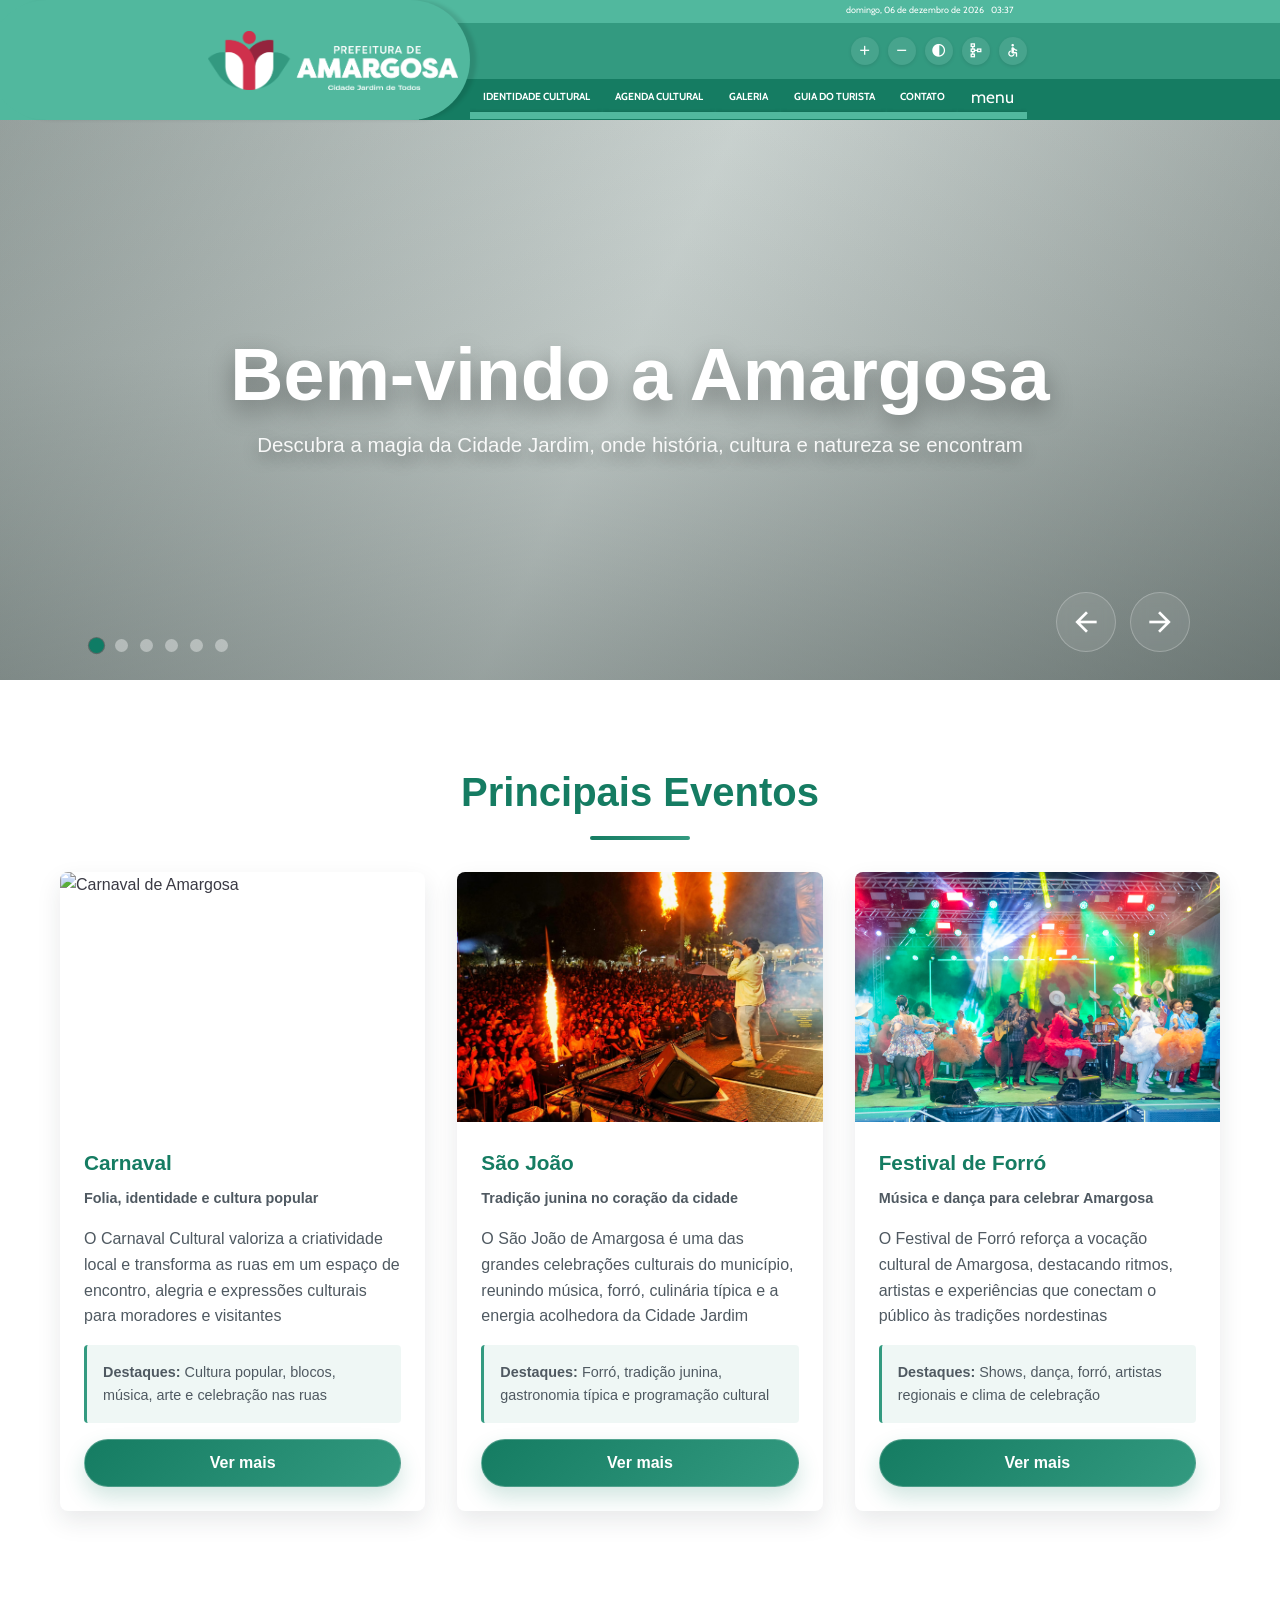
==== commit d338c764: "Sync from Amargosaturismo@b4e70e6" ====
--- a/index.html
+++ b/index.html
@@ -7,7 +7,7 @@
     <link rel="preconnect" href="https://fonts.googleapis.com">
     <link rel="preconnect" href="https://fonts.gstatic.com" crossorigin>
     <link href="https://fonts.googleapis.com/css2?family=Cabin:wght@400;500;600;700&family=Material+Symbols+Outlined:opsz,wght,FILL,GRAD@20..48,100..700,0..1,-50..200" rel="stylesheet">
-    <link rel="stylesheet" href="styles.css?v=20260414-1030">
+    <link rel="stylesheet" href="styles.css?v=20260424-1700">
 </head>
 <body>
     <nav class="cabecalho" aria-label="Cabeçalho principal">
--- a/styles.css
+++ b/styles.css
@@ -293,7 +293,7 @@
     min-height: 44px;
     background-color: transparent;
     border: 0;
-    font-size: 0.72vw;
+    font-size: 0.8vw;
     font-family: 'Cabin', sans-serif;
     font-weight: 700;
     color: var(--white);
@@ -312,7 +312,7 @@
     position: relative;
     z-index: 1;
     display: block;
-    padding: 0 0.82vw;
+    padding: 0 1vw;
     line-height: 3.2vw;
     white-space: nowrap;
     font-family: 'Cabin', sans-serif;
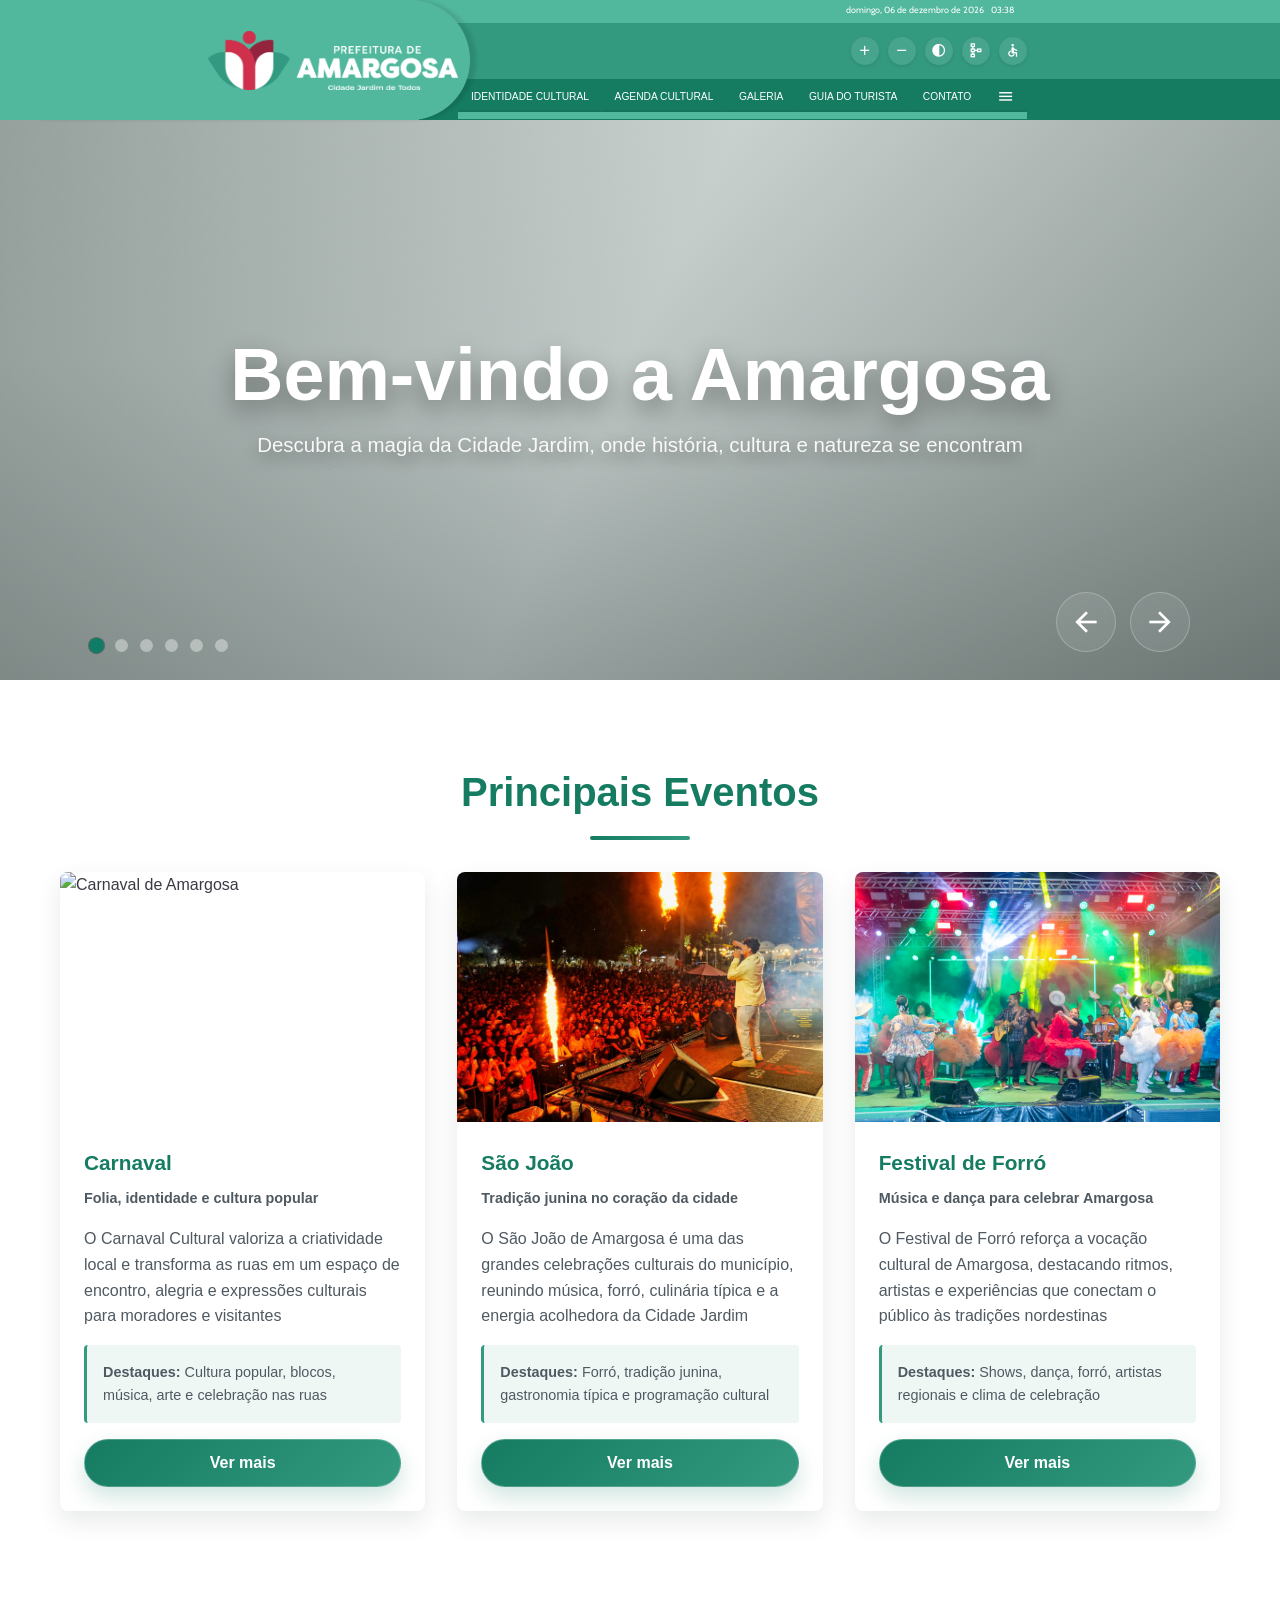
==== commit 24b72b87: "Restore classic desktop menu header" ====
--- a/index.html
+++ b/index.html
@@ -7,7 +7,7 @@
     <link rel="preconnect" href="https://fonts.googleapis.com">
     <link rel="preconnect" href="https://fonts.gstatic.com" crossorigin>
     <link href="https://fonts.googleapis.com/css2?family=Cabin:wght@400;500;600;700&family=Material+Symbols+Outlined:opsz,wght,FILL,GRAD@20..48,100..700,0..1,-50..200" rel="stylesheet">
-    <link rel="stylesheet" href="styles.css?v=20260424-1700">
+    <link rel="stylesheet" href="styles.css?v=20260424-1730">
 </head>
 <body>
     <nav class="cabecalho" aria-label="Cabeçalho principal">
--- a/styles.css
+++ b/styles.css
@@ -294,8 +294,6 @@
     background-color: transparent;
     border: 0;
     font-size: 0.8vw;
-    font-family: 'Cabin', sans-serif;
-    font-weight: 700;
     color: var(--white);
     text-transform: uppercase;
     cursor: pointer;
@@ -315,8 +313,6 @@
     padding: 0 1vw;
     line-height: 3.2vw;
     white-space: nowrap;
-    font-family: 'Cabin', sans-serif;
-    font-weight: 700;
 }
 
 .menu-btn .material-symbols-outlined {
@@ -373,8 +369,6 @@
 .submenu-btn {
     font-size: 0.8vw;
     line-height: 1.7vw;
-    font-family: 'Cabin', sans-serif;
-    font-weight: 700;
     color: var(--white);
     padding: 0 1vw;
     transition: all 0.2s ease-in-out;
@@ -383,8 +377,6 @@
 .submenu-btn a {
     display: block;
     padding: 0.45vw 0;
-    font-family: inherit;
-    font-weight: inherit;
     color: inherit;
     text-decoration: none;
 }
@@ -537,8 +529,6 @@
 
 .submenu_horizontal-btn {
     font-size: clamp(0.9rem, 0.84vw, 1rem);
-    font-family: 'Cabin', sans-serif;
-    font-weight: 700;
     color: var(--padrao04);
     min-height: clamp(70px, 4.8vw, 82px);
     border-radius: 14px;
@@ -563,8 +553,6 @@
     height: 100%;
     display: flex;
     align-items: center;
-    font-family: inherit;
-    font-weight: inherit;
     color: inherit;
     text-decoration: none;
     padding: clamp(14px, 1vw, 18px) clamp(18px, 1.4vw, 24px);
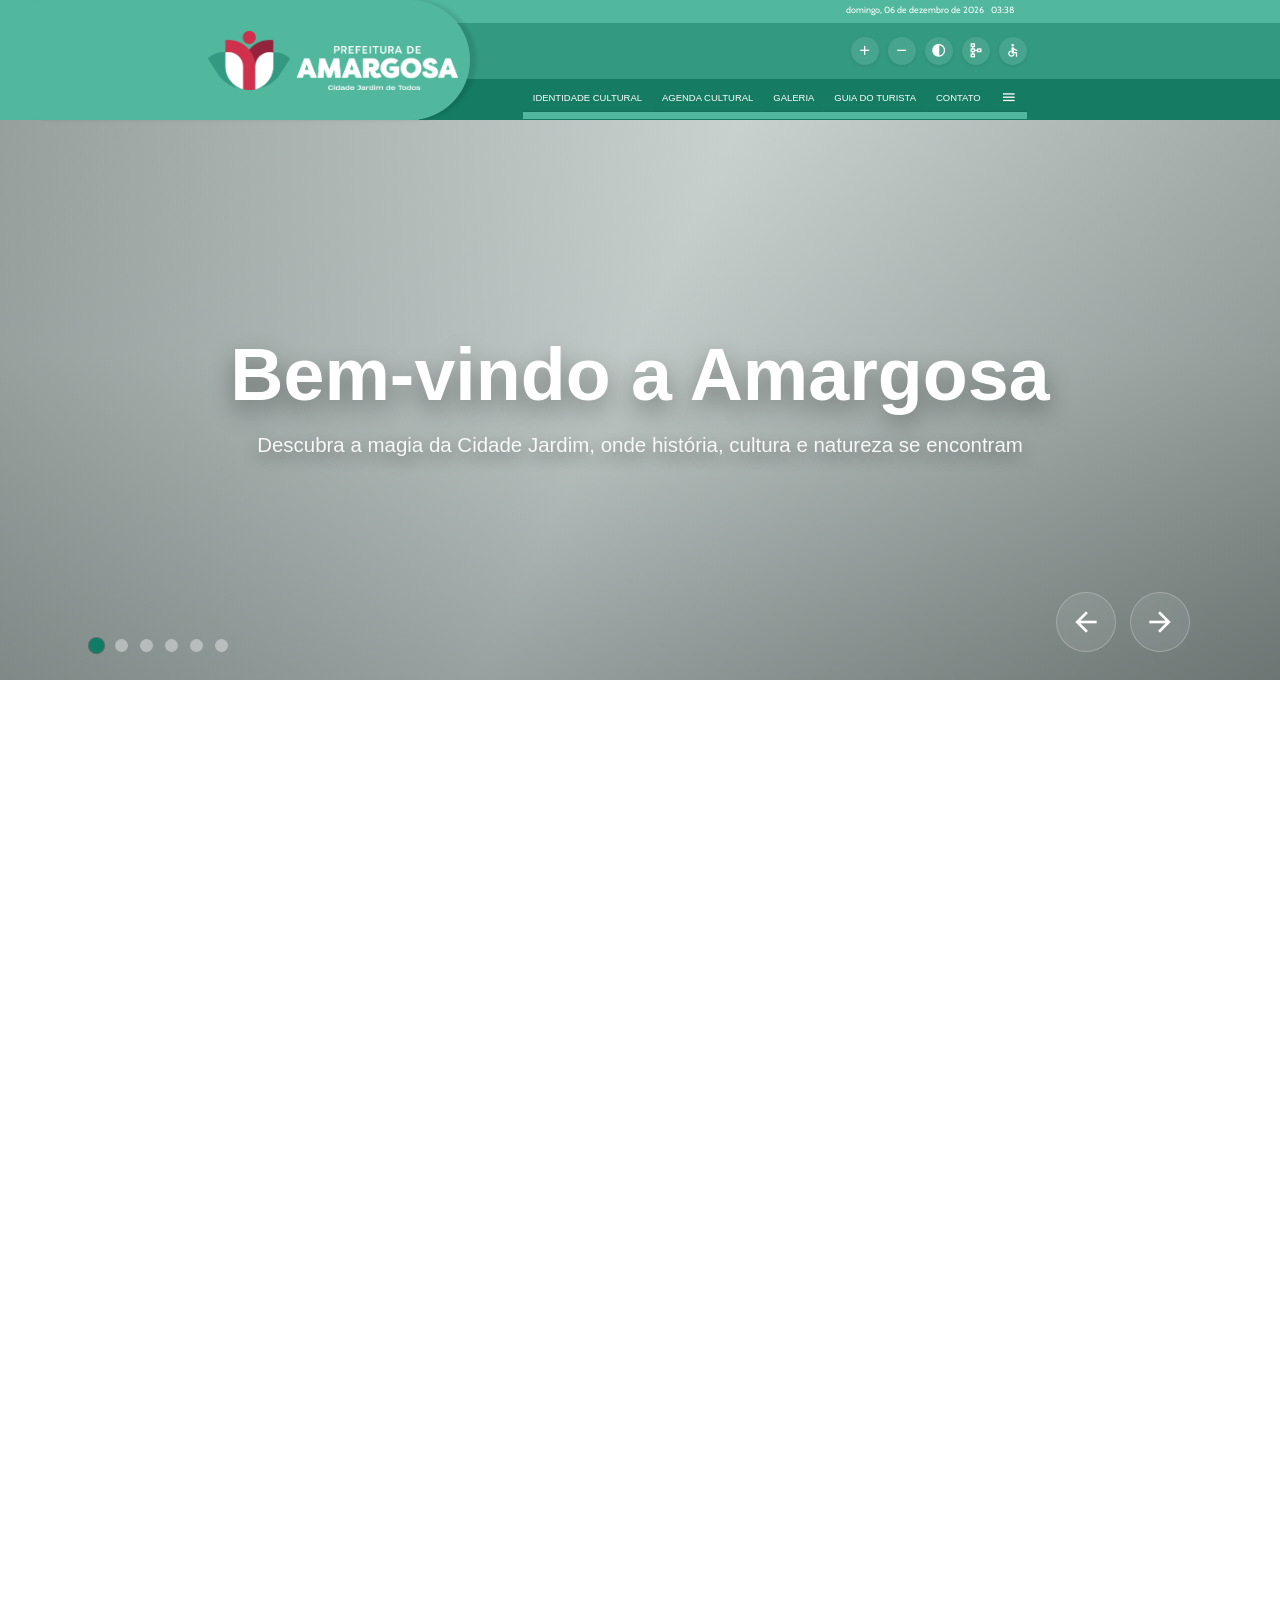
==== commit b598415d: "Compact desktop menu spacing" ====
--- a/index.html
+++ b/index.html
@@ -7,7 +7,7 @@
     <link rel="preconnect" href="https://fonts.googleapis.com">
     <link rel="preconnect" href="https://fonts.gstatic.com" crossorigin>
     <link href="https://fonts.googleapis.com/css2?family=Cabin:wght@400;500;600;700&family=Material+Symbols+Outlined:opsz,wght,FILL,GRAD@20..48,100..700,0..1,-50..200" rel="stylesheet">
-    <link rel="stylesheet" href="styles.css?v=20260424-1730">
+    <link rel="stylesheet" href="styles.css?v=20260424-1745">
 </head>
 <body>
     <nav class="cabecalho" aria-label="Cabeçalho principal">
--- a/styles.css
+++ b/styles.css
@@ -289,17 +289,17 @@
 }
 
 .menu-btn {
-    height: 2.9vw;
-    min-height: 44px;
+    height: 2.75vw;
+    min-height: 42px;
     background-color: transparent;
     border: 0;
-    font-size: 0.8vw;
+    font-size: 0.74vw;
     color: var(--white);
     text-transform: uppercase;
     cursor: pointer;
     position: relative;
     overflow: hidden;
-    margin-top: -0.3vw;
+    margin-top: -0.15vw;
     display: inline-flex;
     align-items: center;
     justify-content: center;
@@ -310,16 +310,16 @@
     position: relative;
     z-index: 1;
     display: block;
-    padding: 0 1vw;
-    line-height: 3.2vw;
+    padding: 0 0.78vw;
+    line-height: 2.95vw;
     white-space: nowrap;
 }
 
 .menu-btn .material-symbols-outlined {
-    font-size: 1.35vw;
+    font-size: 1.22vw;
     font-weight: 700;
     color: var(--white);
-    line-height: 3.2vw;
+    line-height: 2.95vw;
 }
 
 .menu-btn-base {
@@ -327,7 +327,7 @@
     height: 5vw;
     background-color: var(--padrao02);
     position: absolute;
-    top: 2.9vw;
+    top: 2.75vw;
     left: 0;
     box-shadow: -0.1vw 0 0.3vw rgba(0, 0, 0, 0.2);
     transition: all 0.2s ease-in-out;
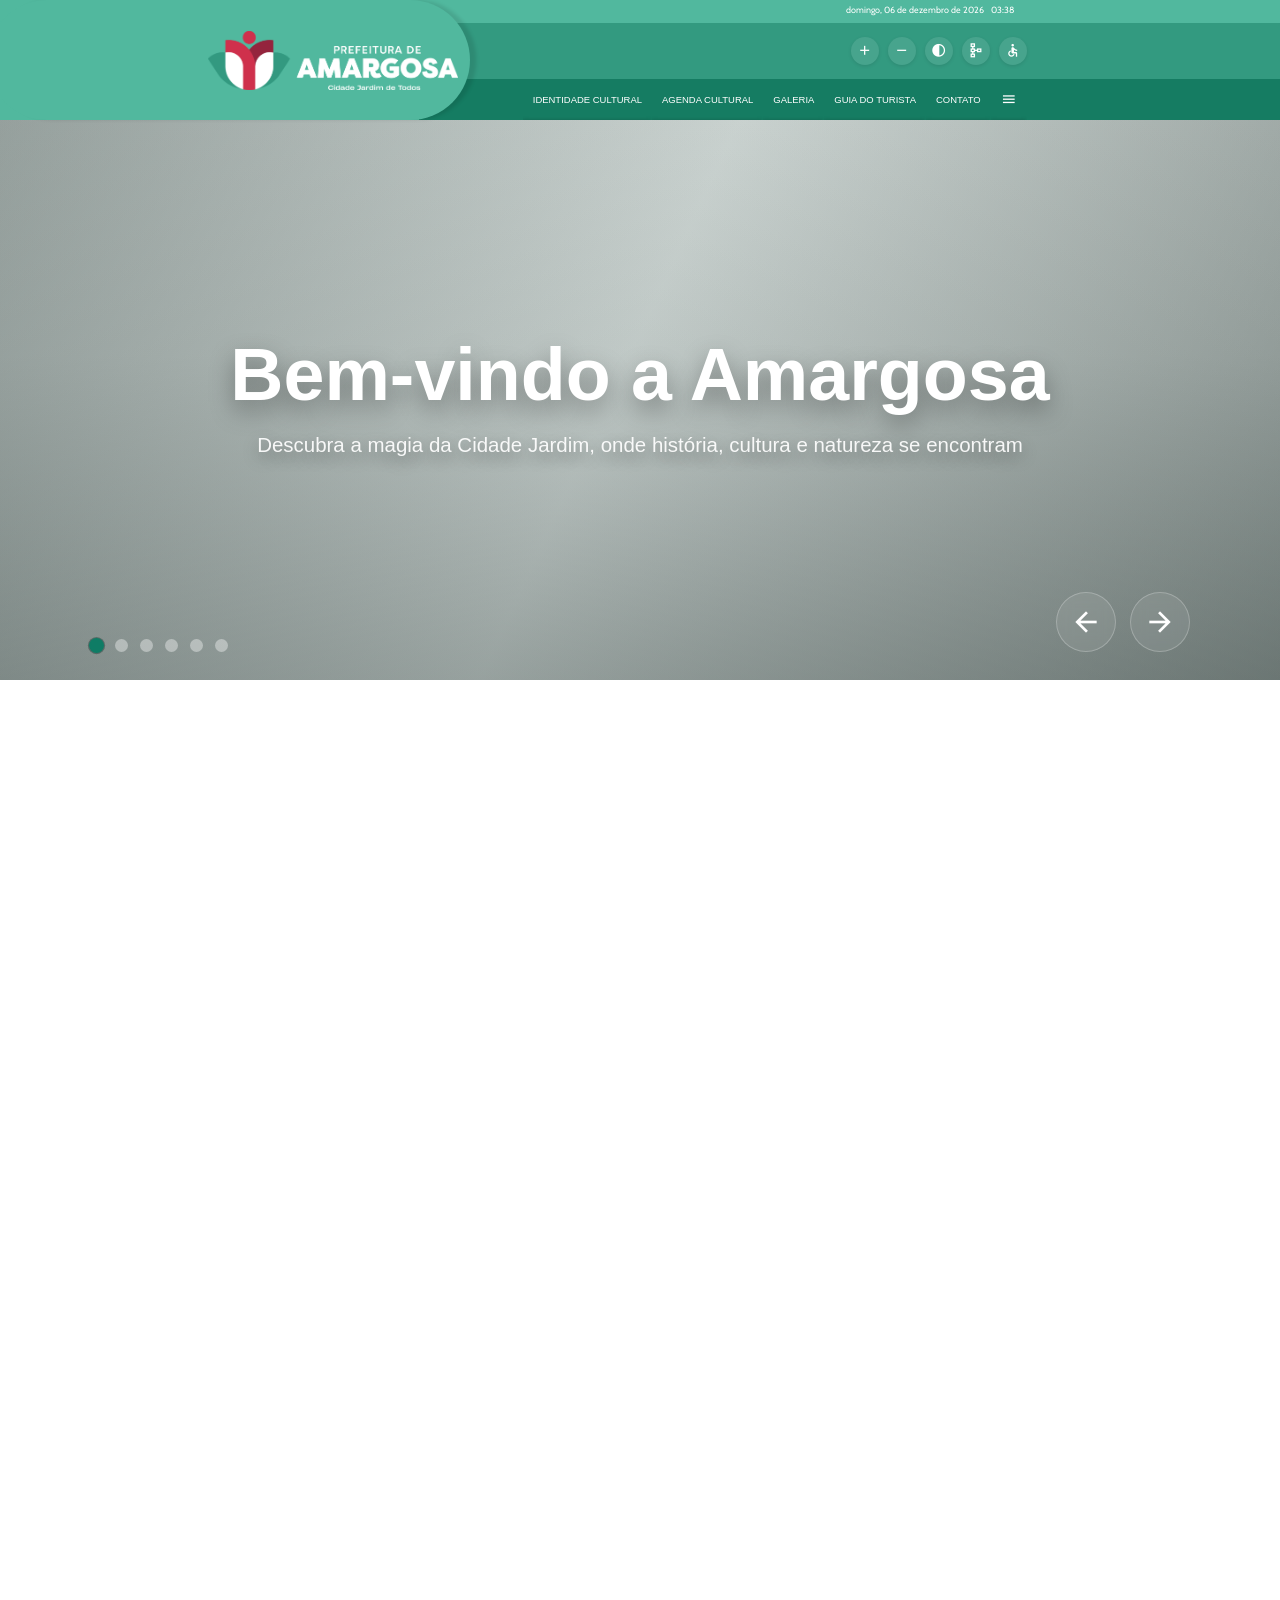
==== commit 84ae82e9: "Prevent desktop menu highlight overflow" ====
--- a/index.html
+++ b/index.html
@@ -7,7 +7,7 @@
     <link rel="preconnect" href="https://fonts.googleapis.com">
     <link rel="preconnect" href="https://fonts.gstatic.com" crossorigin>
     <link href="https://fonts.googleapis.com/css2?family=Cabin:wght@400;500;600;700&family=Material+Symbols+Outlined:opsz,wght,FILL,GRAD@20..48,100..700,0..1,-50..200" rel="stylesheet">
-    <link rel="stylesheet" href="styles.css?v=20260424-1745">
+    <link rel="stylesheet" href="styles.css?v=20260424-1755">
 </head>
 <body>
     <nav class="cabecalho" aria-label="Cabeçalho principal">
--- a/styles.css
+++ b/styles.css
@@ -289,8 +289,8 @@
 }
 
 .menu-btn {
-    height: 2.75vw;
-    min-height: 42px;
+    height: 100%;
+    min-height: 0;
     background-color: transparent;
     border: 0;
     font-size: 0.74vw;
@@ -299,7 +299,7 @@
     cursor: pointer;
     position: relative;
     overflow: hidden;
-    margin-top: -0.15vw;
+    margin-top: 0;
     display: inline-flex;
     align-items: center;
     justify-content: center;
@@ -309,9 +309,11 @@
 .menu-btn-nome {
     position: relative;
     z-index: 1;
-    display: block;
+    display: inline-flex;
+    align-items: center;
+    height: 100%;
     padding: 0 0.78vw;
-    line-height: 2.95vw;
+    line-height: 1;
     white-space: nowrap;
 }
 
@@ -319,7 +321,7 @@
     font-size: 1.22vw;
     font-weight: 700;
     color: var(--white);
-    line-height: 2.95vw;
+    line-height: 1;
 }
 
 .menu-btn-base {
@@ -327,7 +329,7 @@
     height: 5vw;
     background-color: var(--padrao02);
     position: absolute;
-    top: 2.75vw;
+    top: 100%;
     left: 0;
     box-shadow: -0.1vw 0 0.3vw rgba(0, 0, 0, 0.2);
     transition: all 0.2s ease-in-out;
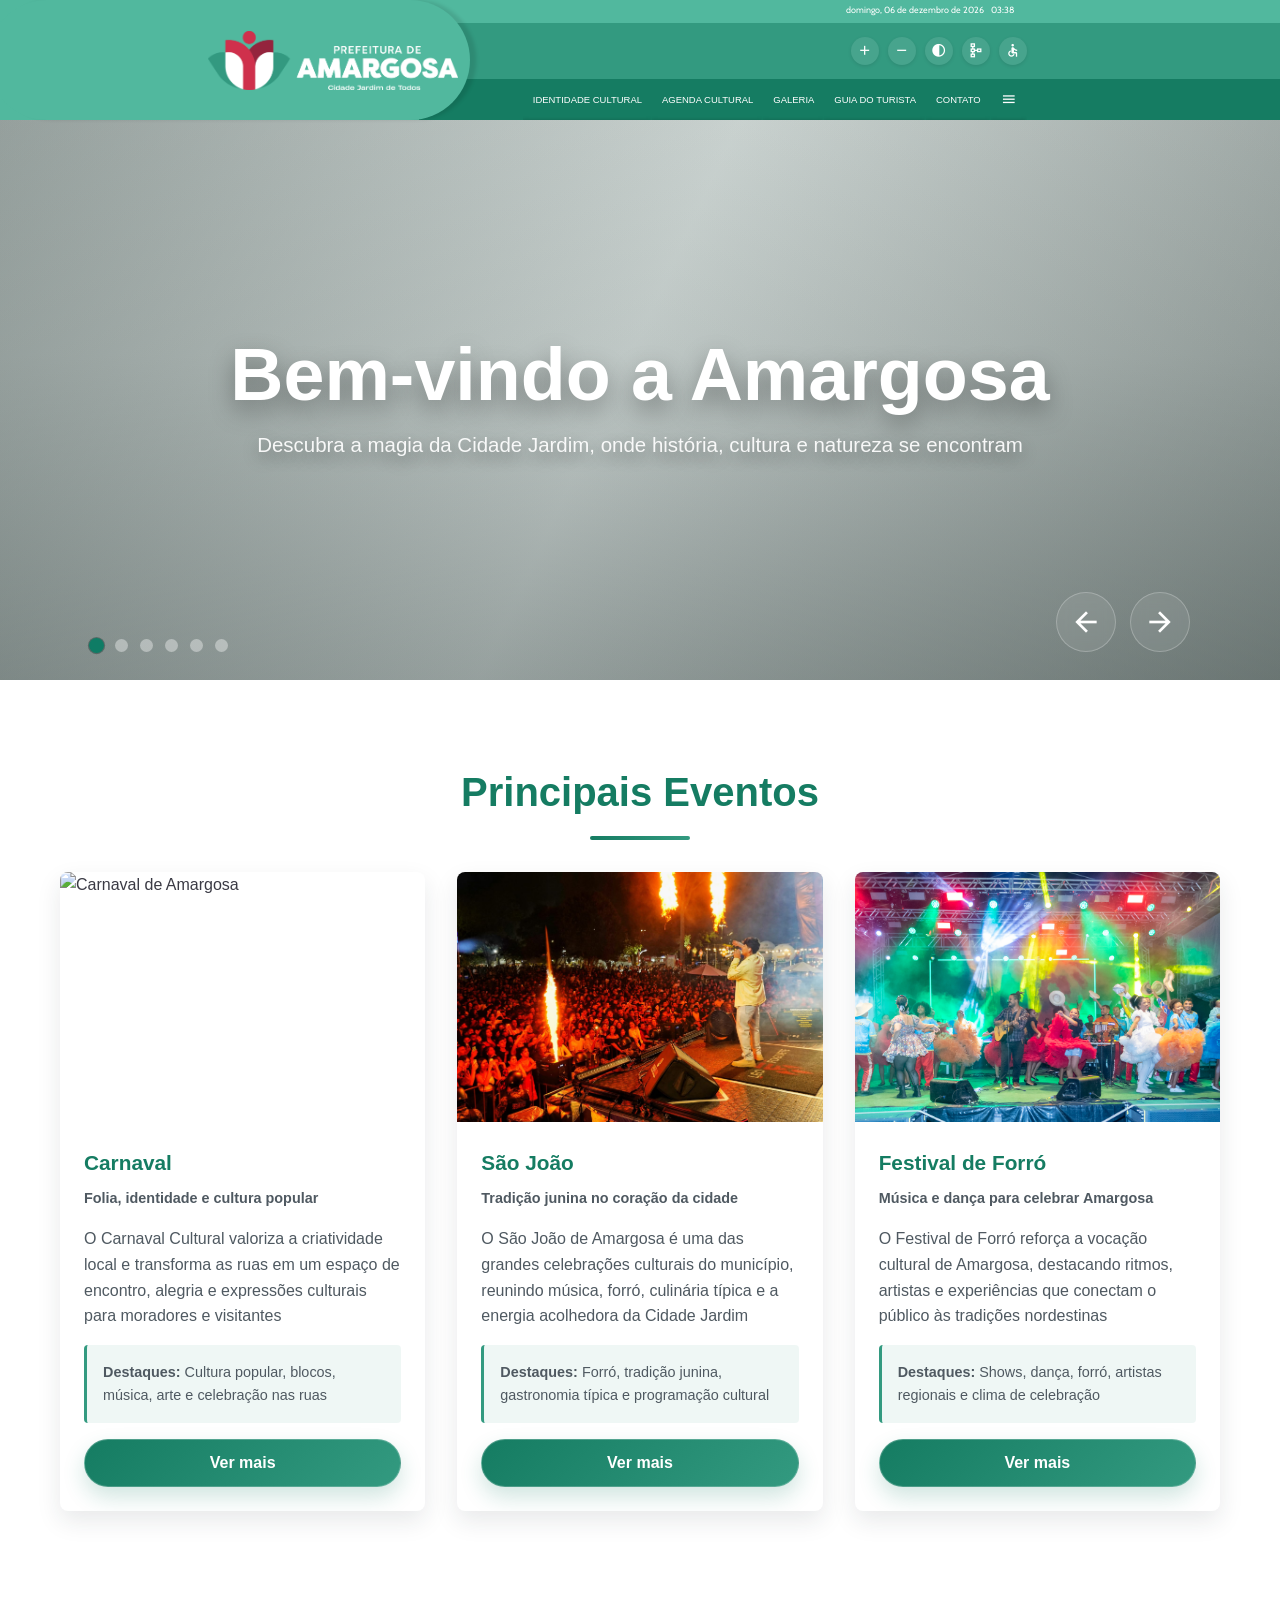
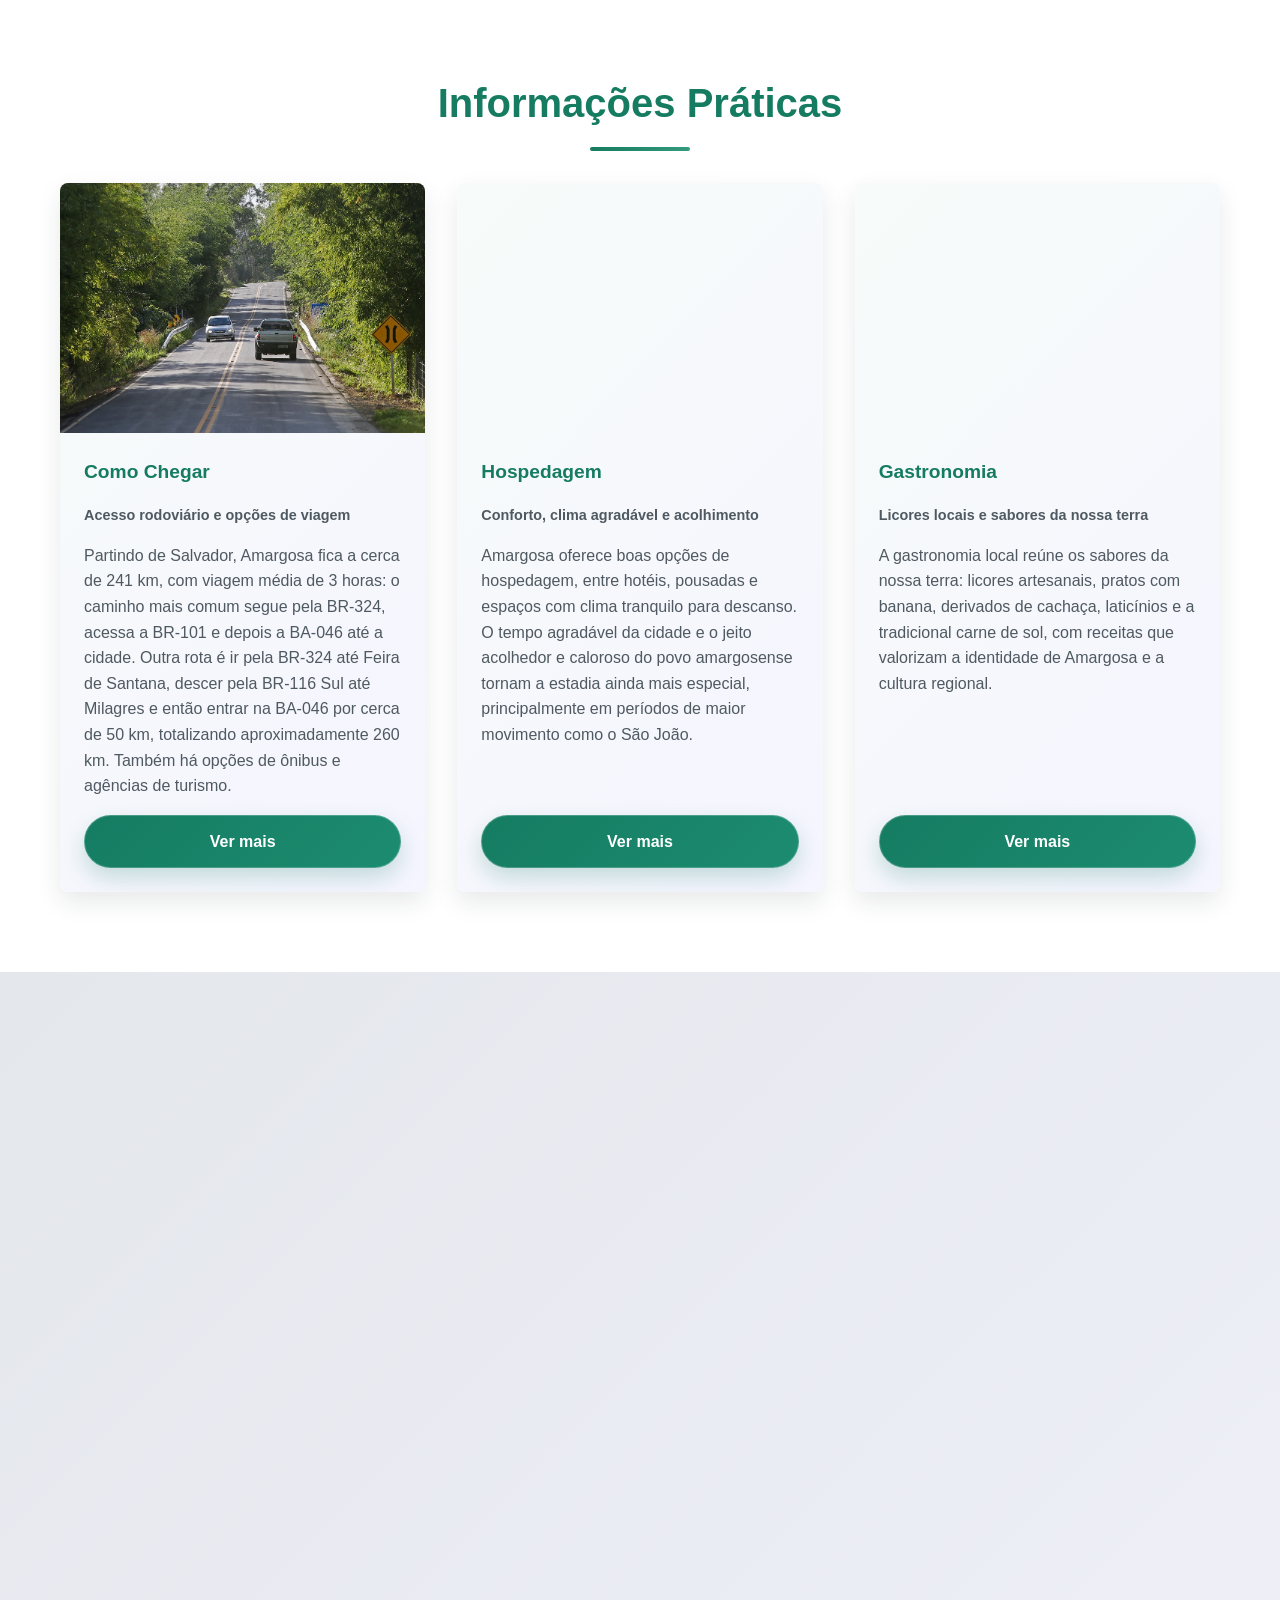
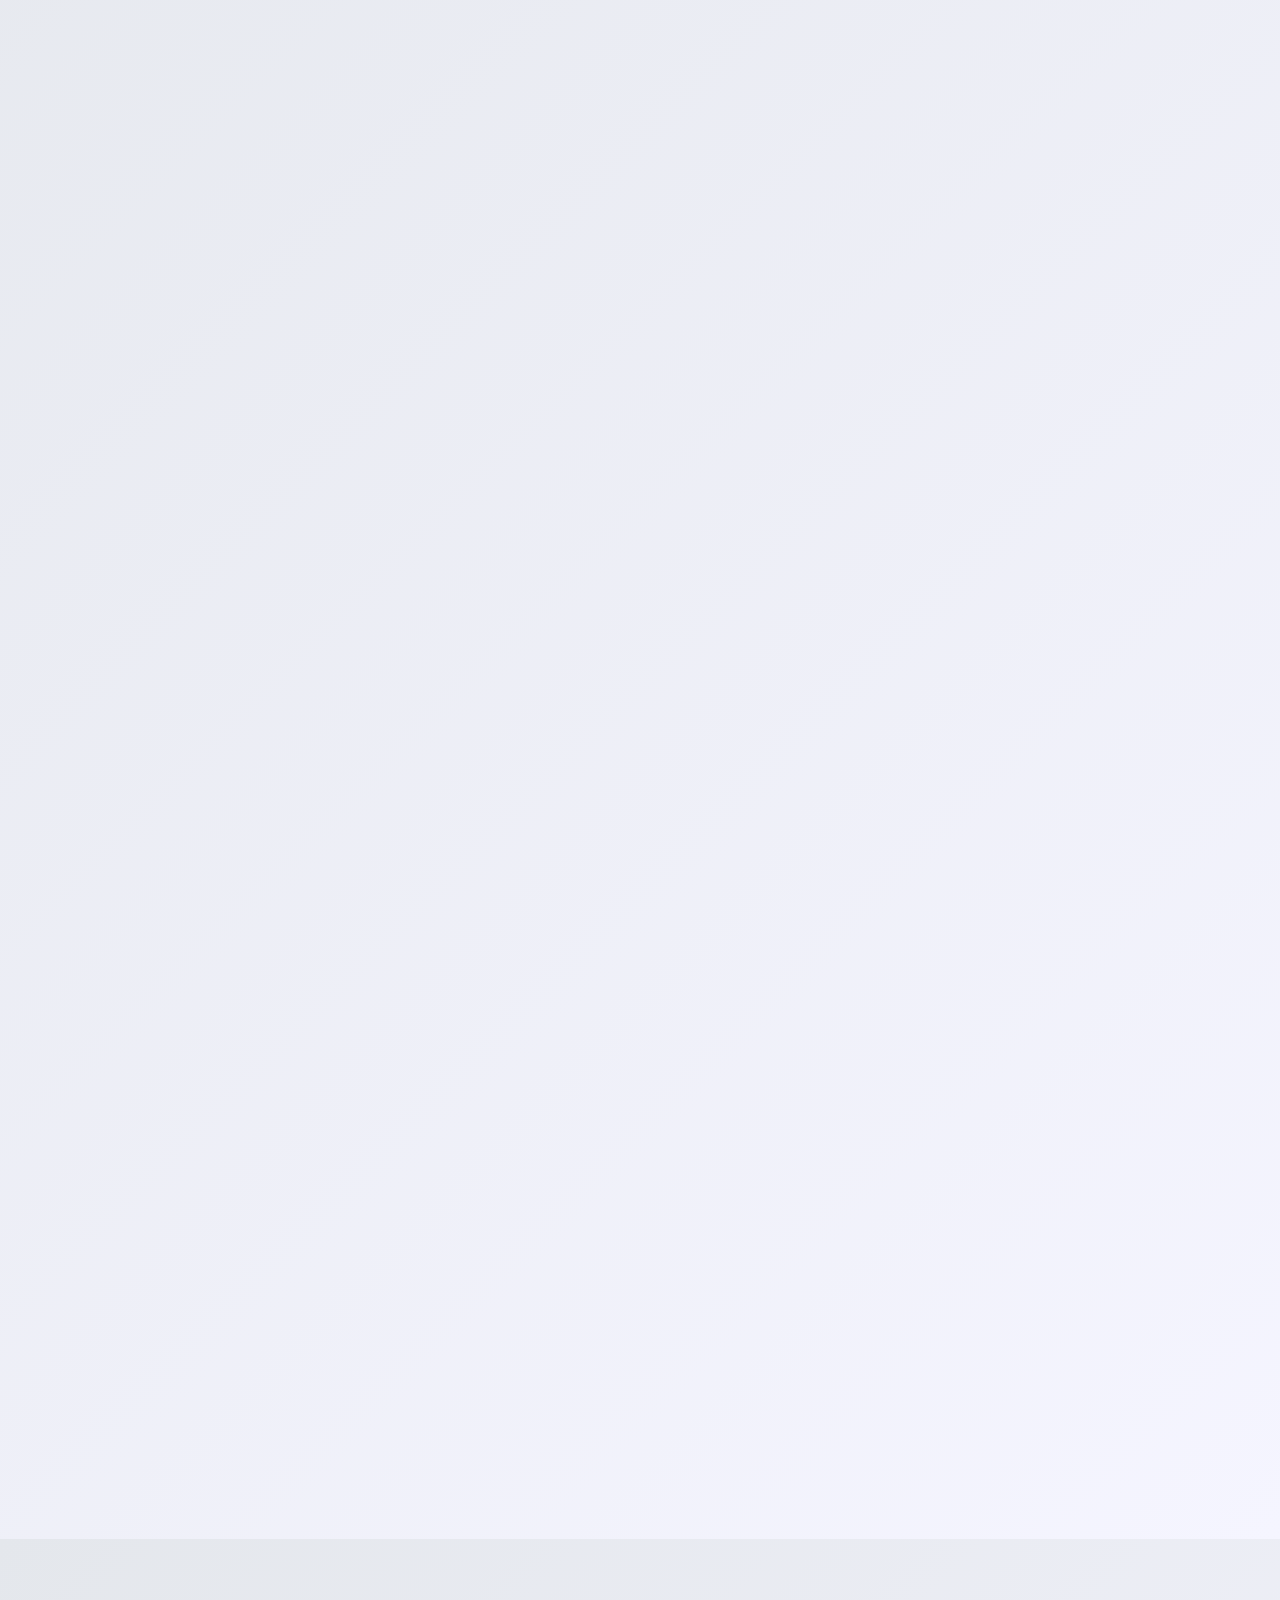
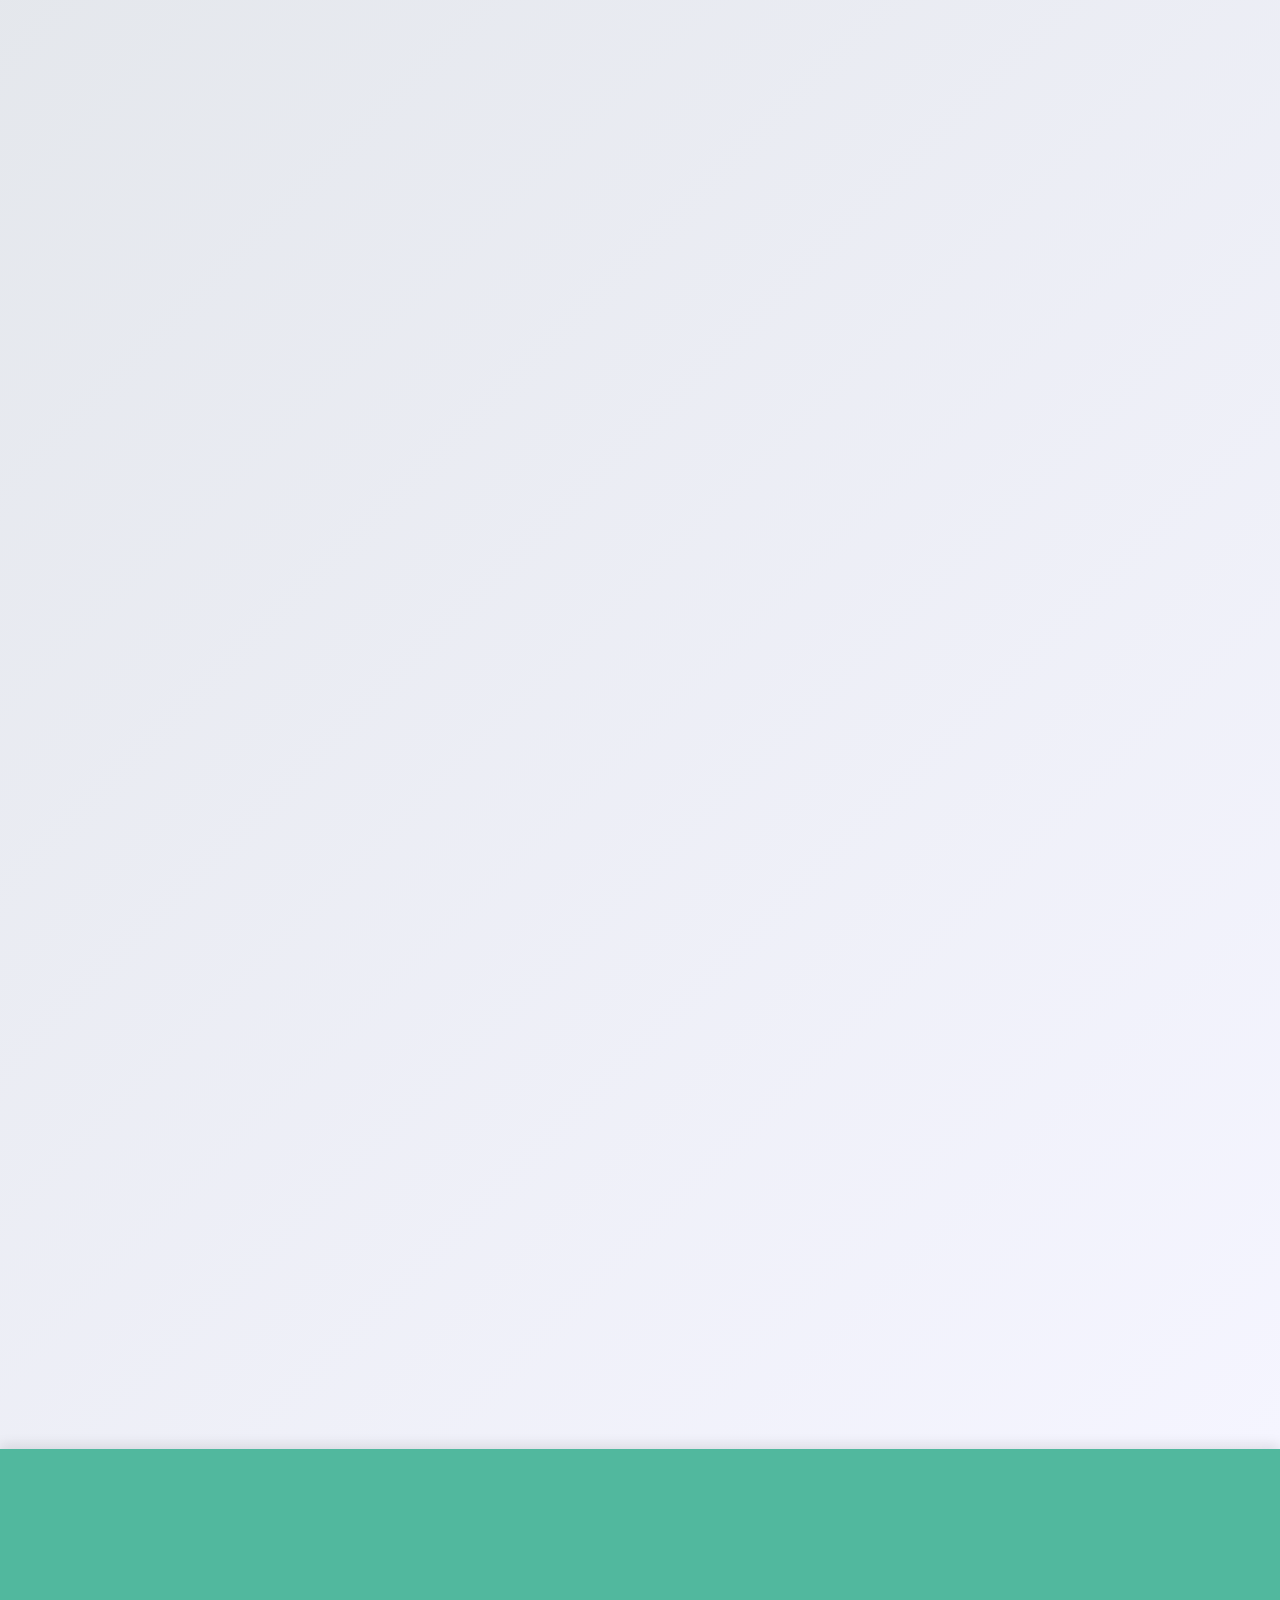
==== commit 290607ee: "Remove Sao Joao modal preview text" ====
--- a/index.html
+++ b/index.html
@@ -7,7 +7,7 @@
     <link rel="preconnect" href="https://fonts.googleapis.com">
     <link rel="preconnect" href="https://fonts.gstatic.com" crossorigin>
     <link href="https://fonts.googleapis.com/css2?family=Cabin:wght@400;500;600;700&family=Material+Symbols+Outlined:opsz,wght,FILL,GRAD@20..48,100..700,0..1,-50..200" rel="stylesheet">
-    <link rel="stylesheet" href="styles.css?v=20260424-1755">
+    <link rel="stylesheet" href="styles.css?v=20260425-1015">
 </head>
 <body>
     <nav class="cabecalho" aria-label="Cabeçalho principal">
@@ -741,7 +741,6 @@
             <div class="event-modal__content">
                 <div class="event-modal__intro">
                     <h3 id="sao-joao-modal-title">S&atilde;o Jo&atilde;o de Amargosa</h3>
-                    <p class="event-modal__lead">Um preview do novo subsite com clima junino, imagens da festa e conte&uacute;dos inspirados no portal oficial do S&atilde;o Jo&atilde;o.</p>
                     <p class="event-modal__copy">Neste espa&ccedil;o, o visitante encontra uma apresenta&ccedil;&atilde;o r&aacute;pida da festa, da Vila Junina, das tradi&ccedil;&otilde;es culturais e um atalho direto para a galeria tem&aacute;tica do portal principal.</p>
 
                     <div class="event-modal__actions">
--- a/styles.css
+++ b/styles.css
@@ -2224,14 +2224,14 @@
 .event-modal--carnaval-cultural .event-modal__notice,
 .event-modal--sao-joao .event-modal__notice,
 .event-modal--festival-forro .event-modal__notice {
-    margin-top: 0.85rem;
-    padding: 0.78rem 0.85rem;
-    border-radius: 12px;
+    margin-top: 0.7rem;
+    padding: 0.62rem 0.7rem;
+    border-radius: 7px;
     border: 1px solid rgba(255, 255, 255, 0.22);
     background: rgba(22, 18, 44, 0.2);
     color: rgba(255, 250, 255, 0.9);
-    font-size: 0.78rem;
-    line-height: 1.45;
+    font-size: 0.72rem;
+    line-height: 1.34;
 }
 
 .event-modal--sao-joao .event-modal__notice {
@@ -2253,7 +2253,7 @@
 .event-modal--carnaval-cultural .event-modal__notice p + p,
 .event-modal--sao-joao .event-modal__notice p + p,
 .event-modal--festival-forro .event-modal__notice p + p {
-    margin-top: 0.42rem;
+    margin-top: 0.26rem;
 }
 
 .event-modal--carnaval-cultural .event-modal__notice-title,
@@ -4267,16 +4267,17 @@
     .event-modal--carnaval-cultural .event-modal__notice,
     .event-modal--sao-joao .event-modal__notice,
     .event-modal--festival-forro .event-modal__notice {
-        margin-top: 0.55rem;
-        padding: 0.64rem 0.72rem;
-        font-size: 0.69rem;
-        line-height: 1.32;
+        margin-top: 0.45rem;
+        padding: 0.52rem 0.58rem;
+        border-radius: 6px;
+        font-size: 0.64rem;
+        line-height: 1.24;
     }
 
     .event-modal--carnaval-cultural .event-modal__notice p + p,
     .event-modal--sao-joao .event-modal__notice p + p,
     .event-modal--festival-forro .event-modal__notice p + p {
-        margin-top: 0.3rem;
+        margin-top: 0.18rem;
     }
 
     .event-modal--guia .event-modal__frame-shell {
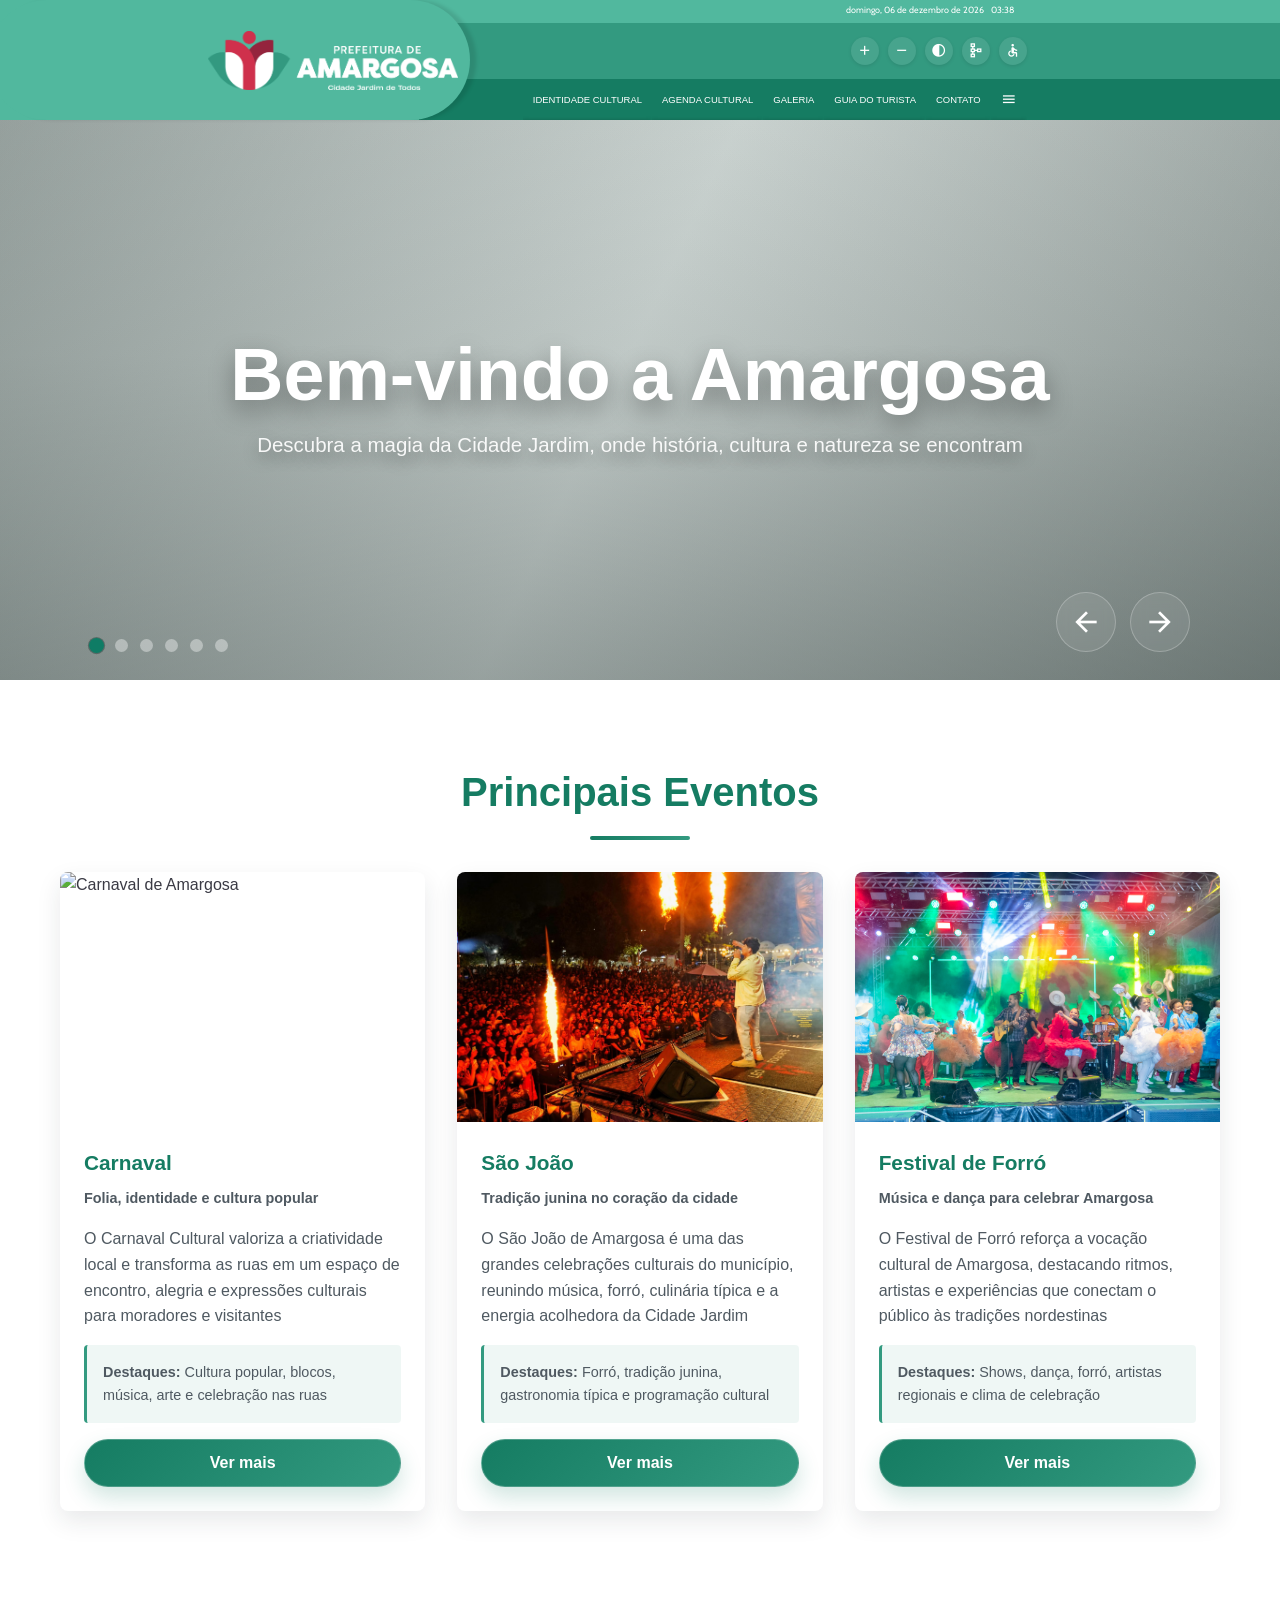
==== commit 38e40f54: "Prevent duplicate guide modal opens" ====
--- a/index.html
+++ b/index.html
@@ -864,7 +864,7 @@
         </div>
     </footer>
 
-    <script src="script.js?v=20260414-1045"></script>
+    <script src="script.js?v=20260425-1115"></script>
 </body>
 </html>
 
